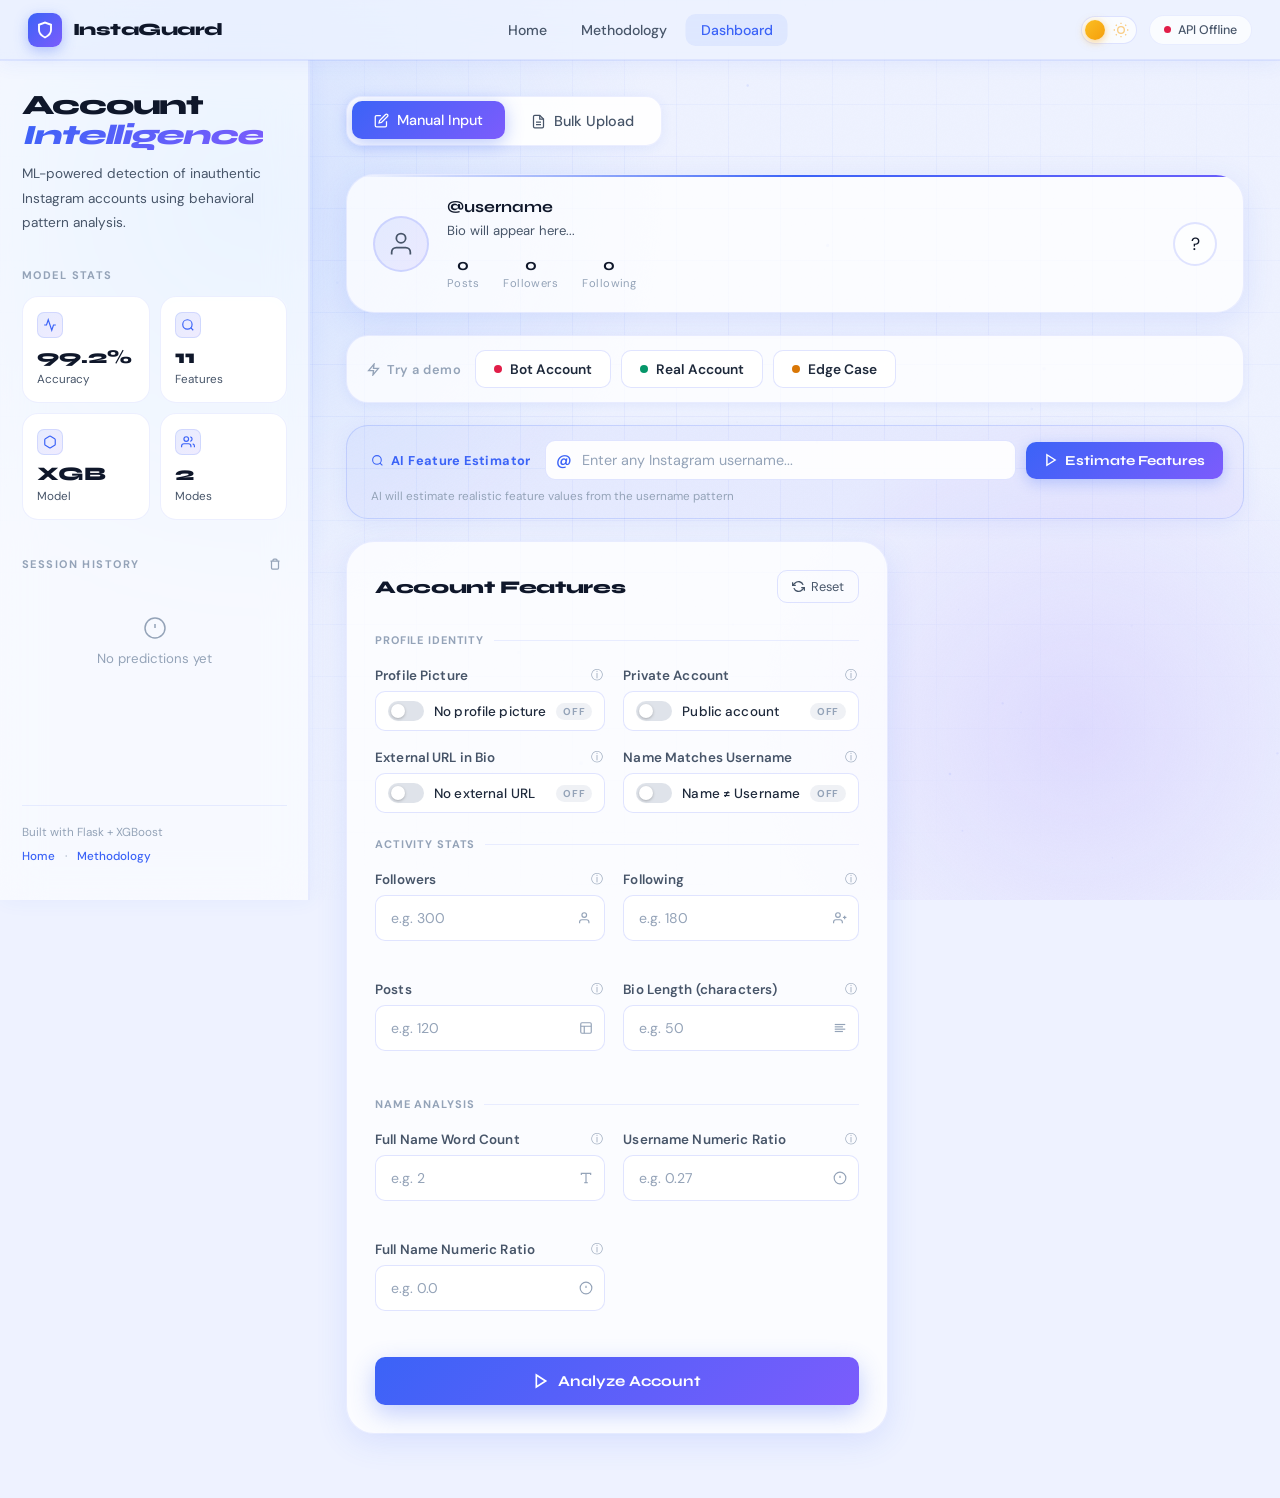
==== frontend/index.html @ cb193c02 "Updated index, landing and method page with new model's details" ====
<!-- index.html -->
<!DOCTYPE html>
<html lang="en">
<head>
  <meta charset="UTF-8" />
  <meta name="viewport" content="width=device-width, initial-scale=1.0" />
  <title>InstaGuard — Dashboard</title>
  <link rel="icon" href="favicon.png">
  <link rel="shortcut icon" href="favicon.png">
  <link rel="preconnect" href="https://fonts.googleapis.com">
  <link rel="preconnect" href="https://fonts.gstatic.com" crossorigin>
  <link href="https://fonts.googleapis.com/css2?family=Syne:wght@400;600;700;800&family=DM+Sans:ital,opsz,wght@0,9..40,300;0,9..40,400;0,9..40,500;1,9..40,300&display=swap" rel="stylesheet">
  <link rel="stylesheet" href="style.css" />
</head>
<body>

  <!-- Ambient background -->
  <div class="ambient-bg">
    <div class="grid-overlay"></div>
    <div class="noise-overlay"></div>
    <canvas id="particleCanvas"></canvas>
  </div>

  <!-- Top nav bar -->
  <nav class="topnav">
    <div class="topnav-brand">
      <a href="landing.html" style="display:flex;align-items:center;gap:11px;text-decoration:none;color:inherit">
        <div class="brand-icon">
          <svg width="18" height="18" viewBox="0 0 24 24" fill="none" stroke="currentColor" stroke-width="2.5"><path d="M12 22s8-4 8-10V5l-8-3-8 3v7c0 6 8 10 8 10z"/></svg>
        </div>
        InstaGuard
      </a>
    </div>
    <div class="topnav-center-links">
      <a href="landing.html" class="topnav-link">Home</a>
      <a href="methodology.html" class="topnav-link">Methodology</a>
      <a href="index.html" class="topnav-link active">Dashboard</a>
    </div>
    <div class="topnav-links">
      <button class="theme-toggle" id="themeToggle" title="Toggle theme">
        <svg class="icon-sun" width="16" height="16" viewBox="0 0 24 24" fill="none" stroke="currentColor" stroke-width="2"><circle cx="12" cy="12" r="5"/><path d="M12 1v2M12 21v2M4.22 4.22l1.42 1.42M18.36 18.36l1.42 1.42M1 12h2M21 12h2M4.22 19.78l1.42-1.42M18.36 5.64l1.42-1.42"/></svg>
        <svg class="icon-moon" width="16" height="16" viewBox="0 0 24 24" fill="none" stroke="currentColor" stroke-width="2"><path d="M21 12.79A9 9 0 1 1 11.21 3 7 7 0 0 0 21 12.79z"/></svg>
      </button>
      <div class="status-pill">
        <span class="status-dot"></span>
        <span id="apiStatus">Connecting...</span>
      </div>
    </div>
  </nav>

  <div class="page-wrapper">

    <!-- ===== SIDEBAR ===== -->
    <aside class="sidebar">
      <div class="sidebar-inner">
        <div class="sidebar-header">
          <h1>Account<br><em>Intelligence</em></h1>
          <p class="sidebar-desc">ML-powered detection of inauthentic Instagram accounts using behavioral pattern analysis.</p>
        </div>

        <!-- Model stats: XGBoost, 11 features, 99.2% accuracy, 2 Modes -->
        <div class="model-stats-block">
          <div class="block-label">Model Stats</div>
          <div class="model-stats-grid">
            <div class="mstat">
              <div class="mstat-icon"><svg width="14" height="14" viewBox="0 0 24 24" fill="none" stroke="currentColor" stroke-width="2"><polyline points="22 12 18 12 15 21 9 3 6 12 2 12"/></svg></div>
              <span class="mstat-val">99.2%</span>
              <span class="mstat-lbl">Accuracy</span>
            </div>
            <div class="mstat">
              <div class="mstat-icon"><svg width="14" height="14" viewBox="0 0 24 24" fill="none" stroke="currentColor" stroke-width="2"><circle cx="11" cy="11" r="8"/><path d="m21 21-4.35-4.35"/></svg></div>
              <span class="mstat-val">11</span>
              <span class="mstat-lbl">Features</span>
            </div>
            <div class="mstat">
              <div class="mstat-icon"><svg width="14" height="14" viewBox="0 0 24 24" fill="none" stroke="currentColor" stroke-width="2"><path d="M21 16V8a2 2 0 0 0-1-1.73l-7-4a2 2 0 0 0-2 0l-7 4A2 2 0 0 0 3 8v8a2 2 0 0 0 1 1.73l7 4a2 2 0 0 0 2 0l7-4A2 2 0 0 0 21 16z"/></svg></div>
              <span class="mstat-val">XGB</span>
              <span class="mstat-lbl">Model</span>
            </div>
            <div class="mstat">
              <div class="mstat-icon"><svg width="14" height="14" viewBox="0 0 24 24" fill="none" stroke="currentColor" stroke-width="2"><path d="M17 21v-2a4 4 0 0 0-4-4H5a4 4 0 0 0-4 4v2"/><circle cx="9" cy="7" r="4"/><path d="M23 21v-2a4 4 0 0 0-3-3.87"/><path d="M16 3.13a4 4 0 0 1 0 7.75"/></svg></div>
              <span class="mstat-val">2</span>
              <span class="mstat-lbl">Modes</span>
            </div>
          </div>
        </div>

        <!-- Session history -->
        <div class="history-block">
          <div class="block-label-row">
            <div class="block-label">Session History</div>
            <button class="clear-history-btn" id="clearHistory" title="Clear history">
              <svg width="12" height="12" viewBox="0 0 24 24" fill="none" stroke="currentColor" stroke-width="2.5"><path d="M3 6h18M19 6v14a2 2 0 0 1-2 2H7a2 2 0 0 1-2-2V6M8 6V4a2 2 0 0 1 2-2h4a2 2 0 0 1 2 2v2"/></svg>
            </button>
          </div>
          <div class="history-list" id="historyList">
            <div class="history-empty">
              <svg width="24" height="24" viewBox="0 0 24 24" fill="none" stroke="currentColor" stroke-width="1.5"><circle cx="12" cy="12" r="10"/><path d="M12 8v4M12 16h.01"/></svg>
              <span>No predictions yet</span>
            </div>
          </div>
        </div>

        <div class="sidebar-footer">
          <div class="sidebar-footer-text">Built with Flask + XGBoost</div>
          <div class="sidebar-footer-links">
            <a href="landing.html" class="sf-link">Home</a>
            <span>·</span>
            <a href="methodology.html" class="sf-link">Methodology</a>
          </div>
        </div>
      </div>
    </aside>

    <!-- ===== MAIN CONTENT ===== -->
    <main class="main-content">

      <!-- Mode tabs -->
      <div class="mode-tabs">
        <button class="tab-btn active" id="manualTab" data-mode="manual">
          <svg width="15" height="15" viewBox="0 0 24 24" fill="none" stroke="currentColor" stroke-width="2"><path d="M11 4H4a2 2 0 0 0-2 2v14a2 2 0 0 0 2 2h14a2 2 0 0 0 2-2v-7"/><path d="M18.5 2.5a2.121 2.121 0 0 1 3 3L12 15l-4 1 1-4 9.5-9.5z"/></svg>
          Manual Input
        </button>
        <button class="tab-btn" id="bulkTab" data-mode="bulk">
          <svg width="15" height="15" viewBox="0 0 24 24" fill="none" stroke="currentColor" stroke-width="2"><path d="M14 2H6a2 2 0 0 0-2 2v16a2 2 0 0 0 2 2h12a2 2 0 0 0 2-2V8z"/><polyline points="14 2 14 8 20 8"/><line x1="16" y1="13" x2="8" y2="13"/><line x1="16" y1="17" x2="8" y2="17"/></svg>
          Bulk Upload
        </button>
      </div>

      <!-- ===== MANUAL PANEL ===== -->
      <div class="panel-wrap" id="manualPanel">

        <!-- Profile preview card -->
        <div class="profile-preview-card" id="profilePreview">
          <div class="profile-preview-avatar" id="previewAvatar">
            <svg width="28" height="28" viewBox="0 0 24 24" fill="none" stroke="currentColor" stroke-width="1.5"><path d="M20 21v-2a4 4 0 0 0-4-4H8a4 4 0 0 0-4 4v2"/><circle cx="12" cy="7" r="4"/></svg>
          </div>
          <div class="profile-preview-info">
            <div class="profile-preview-name" id="previewName">@username</div>
            <div class="profile-preview-bio" id="previewBio">Bio will appear here...</div>
            <div class="profile-preview-stats">
              <div class="ps"><span id="previewPosts">0</span><small>Posts</small></div>
              <div class="ps"><span id="previewFollowers">0</span><small>Followers</small></div>
              <div class="ps"><span id="previewFollowing">0</span><small>Following</small></div>
            </div>
          </div>
          <div class="profile-preview-badge" id="previewBadge"><span>?</span></div>
        </div>

        <!-- Demo Presets -->
        <div class="demo-presets-bar" id="demoPresetsBar">
          <div class="demo-presets-label">
            <svg width="13" height="13" viewBox="0 0 24 24" fill="none" stroke="currentColor" stroke-width="2.5"><polygon points="13 2 3 14 12 14 11 22 21 10 12 10 13 2"/></svg>
            Try a demo
          </div>
          <div class="demo-preset-btns">
            <button class="demo-btn bot" onclick="loadPreset('bot')">
              <span class="demo-btn-dot"></span>
              Bot Account
            </button>
            <button class="demo-btn real" onclick="loadPreset('real')">
              <span class="demo-btn-dot"></span>
              Real Account
            </button>
            <button class="demo-btn edge" onclick="loadPreset('edge')">
              <span class="demo-btn-dot"></span>
              Edge Case
            </button>
          </div>
        </div>

        <!-- Username fetch bar -->
        <div class="username-fetch-bar" id="usernameFetchBar">
          <div class="ufb-label">
            <svg width="13" height="13" viewBox="0 0 24 24" fill="none" stroke="currentColor" stroke-width="2"><circle cx="11" cy="11" r="8"/><path d="m21 21-4.35-4.35"/></svg>
            AI Feature Estimator
          </div>
          <div class="ufb-input-wrap">
            <span class="ufb-at">@</span>
            <input type="text" id="usernameInput" placeholder="Enter any Instagram username..." class="ufb-input" maxlength="50" />
          </div>
          <button class="ufb-btn" id="fetchUsernameBtn" onclick="fetchUsername()">
            <svg width="14" height="14" viewBox="0 0 24 24" fill="none" stroke="currentColor" stroke-width="2.5"><path d="M5 3l14 9-14 9V3z"/></svg>
            Estimate Features
          </button>
          <div class="ufb-hint">AI will estimate realistic feature values from the username pattern</div>
        </div>

        <!-- ===== INPUT FORM ===== -->
        <div class="input-card">
          <div class="input-card-header">
            <h2>Account Features</h2>
            <button class="reset-btn" id="resetForm" title="Reset all fields">
              <svg width="13" height="13" viewBox="0 0 24 24" fill="none" stroke="currentColor" stroke-width="2.5"><path d="M1 4v6h6"/><path d="M23 20v-6h-6"/><path d="M20.49 9A9 9 0 0 0 5.64 5.64L1 10m22 4-4.64 4.36A9 9 0 0 1 3.51 15"/></svg>
              Reset
            </button>
          </div>

          <div class="form-grid">

            <!-- ── SECTION: Profile Identity ── -->
            <div class="section-divider">Profile Identity</div>

            <!-- Profile Picture (toggle) -->
            <div class="field-group">
              <div class="field-label-row">
                <label>Profile Picture</label>
                <div class="tooltip-wrap"><span class="tooltip-trigger">ⓘ</span><div class="tooltip-box">Does the account have a profile photo? Fake accounts very commonly have no profile picture — one of the strongest fake signals.</div></div>
              </div>
              <label class="toggle-field-wrap" for="profile_pic">
                <div class="toggle-switch">
                  <input type="checkbox" id="profile_pic" onchange="updateToggleBadge(this); updatePreview()" />
                  <span class="toggle-slider"></span>
                </div>
                <span class="toggle-label-text"><strong id="profile_pic_label">No profile picture</strong></span>
                <span class="toggle-state-badge" id="profile_pic_badge">OFF</span>
              </label>
            </div>

            <!-- Private Account (toggle) -->
            <div class="field-group">
              <div class="field-label-row">
                <label>Private Account</label>
                <div class="tooltip-wrap"><span class="tooltip-trigger">ⓘ</span><div class="tooltip-box">Is this account set to private? Private accounts with very few followers can be a suspicious signal.</div></div>
              </div>
              <label class="toggle-field-wrap" for="private">
                <div class="toggle-switch">
                  <input type="checkbox" id="private" onchange="updateToggleBadge(this)" />
                  <span class="toggle-slider"></span>
                </div>
                <span class="toggle-label-text"><strong id="private_label">Public account</strong></span>
                <span class="toggle-state-badge" id="private_badge">OFF</span>
              </label>
            </div>

            <!-- External URL (toggle) -->
            <div class="field-group">
              <div class="field-label-row">
                <label>External URL in Bio</label>
                <div class="tooltip-wrap"><span class="tooltip-trigger">ⓘ</span><div class="tooltip-box">Does the bio contain a website link? Real influencers and businesses usually have an external URL; bots usually don't.</div></div>
              </div>
              <label class="toggle-field-wrap" for="external_url">
                <div class="toggle-switch">
                  <input type="checkbox" id="external_url" onchange="updateToggleBadge(this)" />
                  <span class="toggle-slider"></span>
                </div>
                <span class="toggle-label-text"><strong id="external_url_label">No external URL</strong></span>
                <span class="toggle-state-badge" id="external_url_badge">OFF</span>
              </label>
            </div>

            <!-- Name == Username (toggle) -->
            <div class="field-group">
              <div class="field-label-row">
                <label>Name Matches Username</label>
                <div class="tooltip-wrap"><span class="tooltip-trigger">ⓘ</span><div class="tooltip-box">Is the display name exactly the same as the username? e.g. username "john_doe" and display name "john_doe". This is a mild fake signal.</div></div>
              </div>
              <label class="toggle-field-wrap" for="name_eq_username">
                <div class="toggle-switch">
                  <input type="checkbox" id="name_eq_username" onchange="updateToggleBadge(this)" />
                  <span class="toggle-slider"></span>
                </div>
                <span class="toggle-label-text"><strong id="name_eq_username_label">Name ≠ Username</strong></span>
                <span class="toggle-state-badge" id="name_eq_username_badge">OFF</span>
              </label>
            </div>

            <!-- ── SECTION: Activity Stats ── -->
            <div class="section-divider">Activity Stats</div>

            <!-- Followers -->
            <div class="field-group">
              <div class="field-label-row">
                <label for="followers">Followers</label>
                <div class="tooltip-wrap"><span class="tooltip-trigger">ⓘ</span><div class="tooltip-box">Number of people following this account. Fake accounts often have very few or suspiciously round numbers.</div></div>
              </div>
              <div class="field-input-wrap" id="wrap_followers">
                <input type="number" id="followers" placeholder="e.g. 300" min="0" oninput="validateField(this); updatePreview()" />
                <span class="field-icon"><svg width="14" height="14" viewBox="0 0 24 24" fill="none" stroke="currentColor" stroke-width="2"><path d="M17 21v-2a4 4 0 0 0-4-4H5a4 4 0 0 0-4 4v2"/><circle cx="9" cy="7" r="4"/></svg></span>
              </div>
              <span class="field-feedback" id="fb_followers"></span>
            </div>

            <!-- Following -->
            <div class="field-group">
              <div class="field-label-row">
                <label for="following">Following</label>
                <div class="tooltip-wrap"><span class="tooltip-trigger">ⓘ</span><div class="tooltip-box">Number of accounts this user follows. A very high following count with few followers is a red flag.</div></div>
              </div>
              <div class="field-input-wrap" id="wrap_following">
                <input type="number" id="following" placeholder="e.g. 180" min="0" oninput="validateField(this); updatePreview()" />
                <span class="field-icon"><svg width="14" height="14" viewBox="0 0 24 24" fill="none" stroke="currentColor" stroke-width="2"><path d="M16 21v-2a4 4 0 0 0-4-4H5a4 4 0 0 0-4 4v2"/><circle cx="8.5" cy="7" r="4"/><line x1="20" y1="8" x2="20" y2="14"/><line x1="23" y1="11" x2="17" y2="11"/></svg></span>
              </div>
              <span class="field-feedback" id="fb_following"></span>
            </div>

            <!-- Posts -->
            <div class="field-group">
              <div class="field-label-row">
                <label for="posts">Posts</label>
                <div class="tooltip-wrap"><span class="tooltip-trigger">ⓘ</span><div class="tooltip-box">Total number of posts. Fake accounts typically have 0 or very few posts.</div></div>
              </div>
              <div class="field-input-wrap" id="wrap_posts">
                <input type="number" id="posts" placeholder="e.g. 120" min="0" oninput="validateField(this); updatePreview()" />
                <span class="field-icon"><svg width="14" height="14" viewBox="0 0 24 24" fill="none" stroke="currentColor" stroke-width="2"><rect x="3" y="3" width="18" height="18" rx="2"/><path d="M3 9h18M9 21V9"/></svg></span>
              </div>
              <span class="field-feedback" id="fb_posts"></span>
            </div>

            <!-- Description Length -->
            <div class="field-group">
              <div class="field-label-row">
                <label for="description_length">Bio Length (characters)</label>
                <div class="tooltip-wrap"><span class="tooltip-trigger">ⓘ</span><div class="tooltip-box">Character count of the profile bio. Real accounts often have meaningful bios; fake ones usually don't. Count the characters in their bio.</div></div>
              </div>
              <div class="field-input-wrap" id="wrap_description_length">
                <input type="number" id="description_length" placeholder="e.g. 50" min="0" max="150" oninput="validateField(this); updatePreview()" />
                <span class="field-icon"><svg width="14" height="14" viewBox="0 0 24 24" fill="none" stroke="currentColor" stroke-width="2"><line x1="17" y1="10" x2="3" y2="10"/><line x1="21" y1="6" x2="3" y2="6"/><line x1="21" y1="14" x2="3" y2="14"/><line x1="17" y1="18" x2="3" y2="18"/></svg></span>
              </div>
              <span class="field-feedback" id="fb_description_length"></span>
            </div>

            <!-- ── SECTION: Name Analysis ── -->
            <div class="section-divider">Name Analysis</div>

            <!-- Full Name Words -->
            <div class="field-group">
              <div class="field-label-row">
                <label for="fullname_words">Full Name Word Count</label>
                <div class="tooltip-wrap"><span class="tooltip-trigger">ⓘ</span><div class="tooltip-box">Number of words in the display name. e.g. "John Smith" = 2, "johnsmith99" = 1. Real people usually have 2+ words.</div></div>
              </div>
              <div class="field-input-wrap" id="wrap_fullname_words">
                <input type="number" id="fullname_words" placeholder="e.g. 2" min="0" max="10" oninput="validateField(this)" />
                <span class="field-icon"><svg width="14" height="14" viewBox="0 0 24 24" fill="none" stroke="currentColor" stroke-width="2"><path d="M4 7V4h16v3"/><path d="M9 20h6"/><path d="M12 4v16"/></svg></span>
              </div>
              <span class="field-feedback" id="fb_fullname_words"></span>
            </div>

            <!-- Nums/Length Username -->
            <div class="field-group">
              <div class="field-label-row">
                <label for="nums_length_username">Username Numeric Ratio</label>
                <div class="tooltip-wrap"><span class="tooltip-trigger">ⓘ</span><div class="tooltip-box">Proportion of digits in the username (0–1). e.g. "user1234" has 4 digits out of 8 characters = 0.50. Bots often have highly numeric usernames.</div></div>
              </div>
              <div class="field-input-wrap" id="wrap_nums_length_username">
                <input type="number" id="nums_length_username" placeholder="e.g. 0.27" min="0" max="1" step="0.01" oninput="validateRatio(this)" />
                <span class="field-icon"><svg width="14" height="14" viewBox="0 0 24 24" fill="none" stroke="currentColor" stroke-width="2"><circle cx="12" cy="12" r="10"/><path d="M12 8v4M12 16h.01"/></svg></span>
              </div>
              <span class="field-feedback" id="fb_nums_length_username"></span>
            </div>

            <!-- Nums/Length Fullname -->
            <div class="field-group">
              <div class="field-label-row">
                <label for="nums_length_fullname">Full Name Numeric Ratio</label>
                <div class="tooltip-wrap"><span class="tooltip-trigger">ⓘ</span><div class="tooltip-box">Proportion of digits in the full display name (0–1). e.g. "John99" = 2 digits out of 6 chars = 0.33. Real names rarely have numbers.</div></div>
              </div>
              <div class="field-input-wrap" id="wrap_nums_length_fullname">
                <input type="number" id="nums_length_fullname" placeholder="e.g. 0.0" min="0" max="1" step="0.01" oninput="validateRatio(this)" />
                <span class="field-icon"><svg width="14" height="14" viewBox="0 0 24 24" fill="none" stroke="currentColor" stroke-width="2"><circle cx="12" cy="12" r="10"/><path d="M12 8v4M12 16h.01"/></svg></span>
              </div>
              <span class="field-feedback" id="fb_nums_length_fullname"></span>
            </div>

          </div><!-- /form-grid -->

          <button class="predict-btn" id="predictManualBtn" onclick="predictManual()">
            <span class="predict-btn-inner">
              <svg width="16" height="16" viewBox="0 0 24 24" fill="none" stroke="currentColor" stroke-width="2.5"><path d="M5 3l14 9-14 9V3z"/></svg>
              Analyze Account
            </span>
          </button>
        </div>

        <!-- Result area -->
        <div id="manualResultArea">
          <div class="skeleton-card hidden" id="manualSkeleton">
            <div class="sk-line sk-title"></div>
            <div class="sk-line sk-sub"></div>
            <div class="sk-bar"></div>
            <div class="sk-line sk-thin"></div>
          </div>

          <div class="result-card hidden" id="manualResultCard">
            <div class="result-header">
              <div class="result-icon-wrap" id="resultIconWrap">
                <svg class="result-icon" id="resultIcon" width="28" height="28" viewBox="0 0 24 24" fill="none" stroke="currentColor" stroke-width="2"></svg>
              </div>
              <div class="result-title-block">
                <p class="result-eyebrow">Prediction Result</p>
                <h3 class="result-label-text" id="resultLabelText">—</h3>
              </div>
              <div class="result-badge" id="resultBadge">—</div>
            </div>

            <div class="gauge-section">
              <div class="gauge-wrap">
                <canvas id="gaugeCanvas" width="180" height="100"></canvas>
                <div class="gauge-center-text">
                  <span class="gauge-pct" id="gaugePct">0%</span>
                  <span class="gauge-lbl" id="gaugeLevel">—</span>
                </div>
              </div>
              <div class="gauge-legend">
                <div class="gauge-legend-item"><span class="gl-dot real"></span> Real <strong id="probReal">—</strong></div>
                <div class="gauge-legend-item"><span class="gl-dot fake"></span> Fake <strong id="probFake">—</strong></div>
              </div>
            </div>

            <!-- Feature importance -->
            <div class="feature-importance-section">
              <div class="section-label">Feature Influence</div>
              <div class="feature-bars" id="featureBars"></div>
            </div>

            <!-- Plain-English Explanation -->
            <div class="explanation-card" id="explanationCard">
              <div class="explanation-header">
                <div class="explanation-icon">
                  <svg width="16" height="16" viewBox="0 0 24 24" fill="none" stroke="currentColor" stroke-width="2"><circle cx="12" cy="12" r="10"/><path d="M12 16v-4M12 8h.01"/></svg>
                </div>
                <span class="explanation-title">Why this prediction?</span>
              </div>
              <p class="explanation-text" id="explanationText"></p>
              <div class="explanation-flags" id="explanationFlags"></div>
            </div>

          </div><!-- /result-card -->

          <div class="error-card hidden" id="manualError">
            <svg width="18" height="18" viewBox="0 0 24 24" fill="none" stroke="currentColor" stroke-width="2"><circle cx="12" cy="12" r="10"/><line x1="12" y1="8" x2="12" y2="12"/><line x1="12" y1="16" x2="12.01" y2="16"/></svg>
            <span id="manualErrorText"></span>
          </div>
        </div>

      </div><!-- /manualPanel -->

      <!-- ===== BULK PANEL ===== -->
      <div class="panel-wrap hidden" id="bulkPanel">
        <div class="upload-card">
          <div class="upload-zone" id="uploadZone">
            <input type="file" id="fileInput" accept=".csv,.json" />
            <div class="upload-zone-inner" id="uploadZoneInner">
              <div class="upload-icon-wrap">
                <svg width="32" height="32" viewBox="0 0 24 24" fill="none" stroke="currentColor" stroke-width="1.5"><path d="M21 15v4a2 2 0 0 1-2 2H5a2 2 0 0 1-2-2v-4"/><polyline points="17 8 12 3 7 8"/><line x1="12" y1="3" x2="12" y2="15"/></svg>
              </div>
              <p class="upload-title">Drop your file here</p>
              <p class="upload-sub">or <span class="upload-browse">browse</span> to upload</p>
              <p class="upload-formats">CSV or JSON · Max 10MB · Use new 11-feature format</p>
            </div>
            <div class="upload-file-selected hidden" id="fileSelectedInfo">
              <svg width="18" height="18" viewBox="0 0 24 24" fill="none" stroke="currentColor" stroke-width="2"><path d="M14 2H6a2 2 0 0 0-2 2v16a2 2 0 0 0 2 2h12a2 2 0 0 0 2-2V8z"/><polyline points="14 2 14 8 20 8"/></svg>
              <span id="selectedFileName">No file</span>
              <button class="remove-file-btn" id="removeFileBtn">✕</button>
            </div>
          </div>

          <!-- CSV column reference -->
          <div style="margin: 10px 0 0; padding: 10px 14px; background: rgba(255,255,255,0.03); border: 1px solid rgba(255,255,255,0.07); border-radius: 10px; font-size: 12px; color: rgba(255,255,255,0.4); line-height: 1.6;">
            <strong style="color:rgba(255,255,255,0.6);">Expected CSV columns:</strong><br>
            profile pic, nums/length username, fullname words, nums/length fullname, name==username, description length, external URL, private, #posts, #followers, #follows
          </div>

          <button class="predict-btn" id="predictBulkBtn" onclick="predictFile()">
            <span class="predict-btn-inner">
              <svg width="16" height="16" viewBox="0 0 24 24" fill="none" stroke="currentColor" stroke-width="2.5"><path d="M21 15v4a2 2 0 0 1-2 2H5a2 2 0 0 1-2-2v-4"/><polyline points="17 8 12 3 7 8"/><line x1="12" y1="3" x2="12" y2="15"/></svg>
              Upload & Analyze
            </span>
          </button>
        </div>

        <div class="skeleton-card hidden" id="bulkSkeleton">
          <div class="sk-line sk-title"></div>
          <div class="sk-grid"><div class="sk-stat-box"></div><div class="sk-stat-box"></div><div class="sk-stat-box"></div></div>
          <div class="sk-line sk-sub"></div>
          <div class="sk-line sk-sub" style="width:70%"></div>
        </div>

        <div class="bulk-result-wrap hidden" id="bulkResults">
          <div class="bulk-summary-strip">
            <div class="bss-item total"><span class="bss-val" id="bssTotal">0</span><span class="bss-lbl">Total</span></div>
            <div class="bss-divider"></div>
            <div class="bss-item real"><span class="bss-val" id="bssReal">0</span><span class="bss-lbl">Real</span></div>
            <div class="bss-divider"></div>
            <div class="bss-item fake"><span class="bss-val" id="bssFake">0</span><span class="bss-lbl">Fake</span></div>
            <div class="bss-divider"></div>
            <div class="bss-item conf"><span class="bss-val" id="bssConf">—</span><span class="bss-lbl">Avg Confidence</span></div>
            <button class="export-btn" id="exportBtn" onclick="exportResults()">
              <svg width="14" height="14" viewBox="0 0 24 24" fill="none" stroke="currentColor" stroke-width="2.5"><path d="M21 15v4a2 2 0 0 1-2 2H5a2 2 0 0 1-2-2v-4"/><polyline points="7 10 12 15 17 10"/><line x1="12" y1="15" x2="12" y2="3"/></svg>
              Export CSV
            </button>
          </div>
          <div class="split-bar-wrap">
            <div class="split-bar"><div class="split-real" id="splitReal"></div><div class="split-fake" id="splitFake"></div></div>
            <div class="split-legend">
              <span><span class="sl-dot real"></span> Real accounts</span>
              <span><span class="sl-dot fake"></span> Fake accounts</span>
            </div>
          </div>
          <div class="table-header-row">
            <h3>Predictions Table</h3>
            <div class="table-filter">
              <button class="filter-btn active" data-filter="all">All</button>
              <button class="filter-btn" data-filter="real">Real</button>
              <button class="filter-btn" data-filter="fake">Fake</button>
            </div>
          </div>
          <div class="table-wrap">
            <table class="predictions-table" id="predictionsTable">
              <thead><tr><th>#</th><th>Verdict</th><th>Confidence</th><th>Real %</th><th>Fake %</th><th>Level</th></tr></thead>
              <tbody id="predictionsBody"></tbody>
            </table>
          </div>
          <div class="pagination" id="pagination"></div>
        </div>

        <div class="error-card hidden" id="bulkError">
          <svg width="18" height="18" viewBox="0 0 24 24" fill="none" stroke="currentColor" stroke-width="2"><circle cx="12" cy="12" r="10"/><line x1="12" y1="8" x2="12" y2="12"/><line x1="12" y1="16" x2="12.01" y2="16"/></svg>
          <span id="bulkErrorText"></span>
        </div>
      </div>

    </main>
  </div>

  <script src="script.js"></script>
</body>
</html>
---- frontend/style.css ----
/* ============================================================
   InstaGuard Dashboard — style.css
   Theme: Frosted Light Glassmorphism + Cobalt
   ============================================================ */

:root {
  --bg:         #eef2ff;
  --bg2:        #e8edfc;
  --surface:    rgba(255,255,255,0.75);
  --surface2:   rgba(255,255,255,0.55);
  --surface3:   rgba(255,255,255,0.40);
  --surfaceS:   rgba(255,255,255,0.92);
  --border:     rgba(99,121,255,0.12);
  --border2:    rgba(99,121,255,0.2);
  --border3:    rgba(99,121,255,0.32);
  --text:       #0f172a;
  --text2:      #1e293b;
  --muted:      #475569;
  --muted2:     #94a3b8;
  --cobalt:     #3b63f7;
  --cobalt2:    #7c5cfc;
  --real:       #059669;
  --fake:       #e11d48;
  --warn:       #d97706;
  --real-glow:  rgba(5,150,105,0.2);
  --fake-glow:  rgba(225,29,72,0.2);
  --blue-glow:  rgba(59,99,247,0.18);
  --grad-accent: linear-gradient(135deg, #3b63f7, #7c5cfc);
  --field-bg:   rgba(255,255,255,0.04);
  --field-border: rgba(255,255,255,0.08);
  --r-xs: 6px; --r-sm: 10px; --r: 16px; --r-lg: 22px; --r-xl: 28px;
  --shadow-sm:  0 2px 12px rgba(59,99,247,0.08);
  --shadow:     0 8px 32px rgba(59,99,247,0.12);
  --shadow-lg:  0 20px 60px rgba(59,99,247,0.18);
  --ease:       cubic-bezier(0.16,1,0.3,1);
  --ease-back:  cubic-bezier(0.34,1.56,0.64,1);
  --t: 0.28s; --t-fast: 0.16s; --t-slow: 0.5s;
  --nav-h:  60px;
  --sidebar-w: 310px;
}

[data-theme="dark"] {
  --bg:       #070b13;
  --bg2:      #0b1121;
  --surface:  rgba(15,22,36,0.85);
  --surface2: rgba(21,30,46,0.8);
  --surface3: rgba(26,36,56,0.75);
  --surfaceS: rgba(15,22,36,0.96);
  --border:   rgba(255,255,255,0.06);
  --border2:  rgba(255,255,255,0.11);
  --border3:  rgba(255,255,255,0.18);
  --text:     #dde8f8;
  --text2:    #a8bbd4;
  --muted:    rgba(168,187,212,0.65);
  --muted2:   rgba(168,187,212,0.38);
  --shadow:   0 8px 32px rgba(0,0,0,0.45);
  --shadow-lg:0 20px 60px rgba(0,0,0,0.55);
  --field-bg:   rgba(255,255,255,0.04);
  --field-border: rgba(255,255,255,0.08);
}

*, *::before, *::after { box-sizing: border-box; margin: 0; padding: 0; }
html { font-size: 16px; scroll-behavior: smooth; }
body {
  font-family: 'DM Sans', sans-serif;
  background: var(--bg);
  color: var(--text);
  min-height: 100vh;
  overflow-x: hidden;
  -webkit-font-smoothing: antialiased;
  transition: background var(--t-slow) var(--ease), color var(--t-slow) var(--ease);
}

::-webkit-scrollbar { width: 5px; height: 5px; }
::-webkit-scrollbar-track { background: transparent; }
::-webkit-scrollbar-thumb { background: var(--border3); border-radius: 99px; }

/* ============================================================
   AMBIENT BACKGROUND
   ============================================================ */
.ambient-bg {
  position: fixed; inset: 0; z-index: 0;
  pointer-events: none; overflow: hidden;
}
.ambient-bg::before {
  content: '';
  position: absolute; width: 900px; height: 900px;
  top: -250px; left: -200px; border-radius: 50%;
  background: radial-gradient(circle, rgba(186,210,255,0.5) 0%, transparent 65%);
  animation: orbDrift1 20s ease-in-out infinite alternate;
}
.ambient-bg::after {
  content: '';
  position: absolute; width: 700px; height: 700px;
  bottom: -180px; right: -150px; border-radius: 50%;
  background: radial-gradient(circle, rgba(196,181,253,0.38) 0%, transparent 65%);
  animation: orbDrift2 24s ease-in-out infinite alternate;
}
[data-theme="dark"] .ambient-bg::before { background: radial-gradient(circle, rgba(79,142,247,0.07) 0%, transparent 65%); }
[data-theme="dark"] .ambient-bg::after  { background: radial-gradient(circle, rgba(124,92,252,0.07) 0%, transparent 65%); }

@keyframes orbDrift1 { from { transform: translate(0,0) scale(1); } to { transform: translate(60px,40px) scale(1.08); } }
@keyframes orbDrift2 { from { transform: translate(0,0) scale(1); } to { transform: translate(-50px,-30px) scale(1.05); } }

.grid-overlay {
  position: absolute; inset: 0;
  background-image:
    linear-gradient(rgba(59,99,247,0.055) 1px, transparent 1px),
    linear-gradient(90deg, rgba(59,99,247,0.055) 1px, transparent 1px);
  background-size: 52px 52px;
  -webkit-mask-image: radial-gradient(ellipse 80% 60% at 50% 40%, black 30%, transparent 100%);
  mask-image: radial-gradient(ellipse 80% 60% at 50% 40%, black 30%, transparent 100%);
}
[data-theme="dark"] .grid-overlay {
  background-image:
    linear-gradient(rgba(79,142,247,0.035) 1px, transparent 1px),
    linear-gradient(90deg, rgba(79,142,247,0.035) 1px, transparent 1px);
}
.noise-overlay { position: absolute; inset: 0; opacity: 0.018; background-image: url("data:image/svg+xml,%3Csvg viewBox='0 0 256 256' xmlns='http://www.w3.org/2000/svg'%3E%3Cfilter id='n'%3E%3CfeTurbulence type='fractalNoise' baseFrequency='0.85' numOctaves='4' stitchTiles='stitch'/%3E%3C/filter%3E%3Crect width='100%25' height='100%25' filter='url(%23n)'/%3E%3C/svg%3E"); background-size: 256px; }
#particleCanvas { position: absolute; inset: 0; width: 100%; height: 100%; opacity: 0.5; }

/* ============================================================
   TOP NAV
   ============================================================ */
.topnav {
  position: fixed; top: 0; left: 0; right: 0; z-index: 200;
  height: var(--nav-h);
  display: flex; align-items: center; justify-content: space-between;
  padding: 0 28px;
  background: rgba(238,242,255,0.78);
  backdrop-filter: blur(24px) saturate(180%);
  -webkit-backdrop-filter: blur(24px) saturate(180%);
  border-bottom: 1px solid var(--border);
  box-shadow: 0 1px 0 rgba(59,99,247,0.1), 0 4px 20px rgba(59,99,247,0.07);
  animation: navSlideDown 0.7s var(--ease) both;
}
[data-theme="dark"] .topnav { background: rgba(7,11,19,0.72); box-shadow: 0 1px 0 rgba(79,142,247,0.08), 0 4px 20px rgba(0,0,0,0.25); }
@keyframes navSlideDown { from { transform: translateY(-100%); opacity: 0; } to { transform: translateY(0); opacity: 1; } }

.topnav-brand {
  font-family: 'Syne', sans-serif; font-size: 1.08rem; font-weight: 800;
  letter-spacing: -0.03em; color: var(--text);
  animation: fadeInLeft 0.8s var(--ease) 0.1s both;
}
.brand-icon {
  width: 34px; height: 34px; border-radius: 9px;
  background: var(--grad-accent);
  display: flex; align-items: center; justify-content: center;
  color: white; box-shadow: 0 4px 14px rgba(59,99,247,0.35);
  transition: transform var(--t) var(--ease-back), box-shadow var(--t); flex-shrink: 0;
}
.brand-icon:hover { transform: scale(1.1) rotate(-5deg); box-shadow: 0 6px 22px rgba(59,99,247,0.5); }

.topnav-center-links {
  display: flex; align-items: center; gap: 4px;
  position: absolute; left: 50%; transform: translateX(-50%);
}
.topnav-link {
  padding: 7px 15px; border-radius: var(--r-sm);
  font-size: 0.88rem; font-weight: 500; color: var(--muted);
  text-decoration: none;
  transition: color var(--t), background var(--t);
}
.topnav-link:hover { color: var(--text); background: rgba(59,99,247,0.07); }
.topnav-link.active { color: var(--cobalt); background: rgba(59,99,247,0.08); }

.topnav-links { display: flex; align-items: center; gap: 12px; animation: fadeInRight 0.8s var(--ease) 0.1s both; }

.theme-toggle {
  position: relative; width: 56px; height: 28px;
  background: var(--surface); border: 1px solid var(--border2);
  border-radius: 99px; cursor: pointer;
  transition: background var(--t-slow), border-color var(--t), box-shadow var(--t);
  overflow: visible;
}
.theme-toggle:hover { border-color: var(--cobalt); box-shadow: 0 0 0 3px rgba(59,99,247,0.12); }
.theme-toggle::before {
  content: ''; position: absolute; top: 3px; left: 3px;
  width: 20px; height: 20px; border-radius: 50%;
  background: linear-gradient(135deg, #fbbf24, #f59e0b);
  box-shadow: 0 2px 8px rgba(245,158,11,0.5);
  transition: transform var(--t-slow) var(--ease-back), background var(--t-slow); z-index: 2;
}
[data-theme="dark"] .theme-toggle::before { transform: translateX(28px); background: linear-gradient(135deg, #7c5cfc, #4f8ef7); box-shadow: 0 2px 8px rgba(124,92,252,0.5); }
.theme-toggle .icon-sun, .theme-toggle .icon-moon { position: absolute; top: 50%; transform: translateY(-50%); pointer-events: none; z-index: 1; transition: opacity var(--t), transform var(--t) var(--ease); }
.theme-toggle .icon-sun  { right: 7px; color: rgba(245,158,11,0.5); opacity: 1; }
.theme-toggle .icon-moon { left: 7px;  color: rgba(124,92,252,0.5); opacity: 0; }
[data-theme="dark"] .theme-toggle .icon-sun  { opacity: 0; transform: translateY(-50%) scale(0.6); }
[data-theme="dark"] .theme-toggle .icon-moon { opacity: 1; }

.status-pill { display: flex; align-items: center; gap: 7px; padding: 6px 14px; border-radius: 99px; background: var(--surface); border: 1px solid var(--border); font-size: 0.78rem; font-weight: 500; color: var(--muted); }
.status-dot { width: 7px; height: 7px; border-radius: 50%; background: var(--muted2); transition: background 0.6s, box-shadow 0.6s; }
.status-dot.online { background: var(--real); box-shadow: 0 0 0 3px var(--real-glow); animation: dotPulse 2.5s ease-in-out infinite; }
.status-dot.offline { background: var(--fake); }
@keyframes dotPulse { 0%,100% { box-shadow: 0 0 0 3px var(--real-glow); } 50% { box-shadow: 0 0 0 6px transparent; } }

/* ============================================================
   LAYOUT
   ============================================================ */
.page-wrapper { position: relative; z-index: 1; display: flex; padding-top: var(--nav-h); min-height: 100vh; }

/* ============================================================
   SIDEBAR
   ============================================================ */
.sidebar {
  width: var(--sidebar-w); flex-shrink: 0;
  position: sticky; top: var(--nav-h); height: calc(100vh - var(--nav-h));
  overflow-y: auto; border-right: 1px solid var(--border);
  background: rgba(255,255,255,0.6);
  backdrop-filter: blur(20px) saturate(160%);
  -webkit-backdrop-filter: blur(20px) saturate(160%);
  box-shadow: inset -1px 0 0 var(--border), 2px 0 20px rgba(59,99,247,0.06);
  animation: sidebarSlide 0.8s var(--ease) 0.15s both;
}
[data-theme="dark"] .sidebar { background: rgba(15,22,36,0.8); box-shadow: inset -1px 0 0 var(--border), 2px 0 24px rgba(0,0,0,0.15); }
@keyframes sidebarSlide { from { transform: translateX(-28px); opacity: 0; } to { transform: translateX(0); opacity: 1; } }
.sidebar::-webkit-scrollbar { width: 3px; }
.sidebar::-webkit-scrollbar-thumb { background: var(--border2); }

.sidebar-inner { padding: 30px 22px 36px; display: flex; flex-direction: column; gap: 32px; min-height: 100%; }

.sidebar-header { animation: fadeUp 0.7s var(--ease) 0.3s both; }
.sidebar-header h1 { font-family: 'Syne', sans-serif; font-size: 1.75rem; font-weight: 800; line-height: 1.08; letter-spacing: -0.04em; color: var(--text); }
.sidebar-header h1 em { font-style: italic; background: var(--grad-accent); -webkit-background-clip: text; -webkit-text-fill-color: transparent; background-clip: text; }
.sidebar-desc { margin-top: 12px; font-size: 0.85rem; color: var(--muted); line-height: 1.8; }

.block-label { font-size: 0.69rem; font-weight: 700; letter-spacing: 0.13em; text-transform: uppercase; color: var(--muted2); margin-bottom: 14px; }
.block-label-row { display: flex; align-items: center; justify-content: space-between; margin-bottom: 14px; }
.block-label-row .block-label { margin-bottom: 0; }

.model-stats-block { animation: fadeUp 0.7s var(--ease) 0.4s both; }
.model-stats-grid { display: grid; grid-template-columns: 1fr 1fr; gap: 10px; }
.mstat {
  padding: 15px 14px; border-radius: var(--r);
  background: var(--surfaceS); border: 1px solid var(--border);
  display: flex; flex-direction: column; gap: 5px;
  backdrop-filter: blur(10px); -webkit-backdrop-filter: blur(10px);
  transition: transform var(--t) var(--ease-back), border-color var(--t), box-shadow var(--t);
  cursor: default;
}
.mstat:hover { transform: translateY(-3px); border-color: var(--border2); box-shadow: var(--shadow); }
.mstat-icon { width: 26px; height: 26px; border-radius: 7px; background: linear-gradient(135deg, rgba(59,99,247,0.12), rgba(124,92,252,0.12)); border: 1px solid rgba(59,99,247,0.15); display: flex; align-items: center; justify-content: center; color: var(--cobalt); margin-bottom: 4px; transition: transform var(--t) var(--ease-back); }
.mstat:hover .mstat-icon { transform: scale(1.12) rotate(-5deg); }
.mstat-val { font-family: 'Syne', sans-serif; font-size: 1.2rem; font-weight: 800; color: var(--text); line-height: 1; }
.mstat-lbl { font-size: 0.73rem; color: var(--muted); }

.history-block { animation: fadeUp 0.7s var(--ease) 0.5s both; }
.history-list { display: flex; flex-direction: column; gap: 7px; max-height: 290px; overflow-y: auto; }
.history-empty { display: flex; flex-direction: column; align-items: center; gap: 10px; padding: 26px 12px; color: var(--muted2); font-size: 0.83rem; text-align: center; }
.history-item {
  display: flex; align-items: center; gap: 9px; padding: 10px 13px;
  border-radius: var(--r-sm); background: var(--surfaceS); border: 1px solid var(--border);
  backdrop-filter: blur(8px); -webkit-backdrop-filter: blur(8px);
  cursor: pointer;
  animation: historySlide 0.35s var(--ease) both;
  transition: transform var(--t) var(--ease), border-color var(--t), background var(--t), box-shadow var(--t);
}
.history-item:hover { transform: translateX(4px); border-color: var(--cobalt); background: rgba(59,99,247,0.06); box-shadow: 0 2px 12px rgba(59,99,247,0.1); }
@keyframes historySlide { from { opacity: 0; transform: translateX(-12px); } to { opacity: 1; transform: translateX(0); } }
.hi-dot { width: 8px; height: 8px; border-radius: 50%; flex-shrink: 0; transition: box-shadow var(--t); }
.hi-dot.real { background: var(--real); }
.hi-dot.fake { background: var(--fake); }
.history-item:hover .hi-dot.real { box-shadow: 0 0 8px var(--real); }
.history-item:hover .hi-dot.fake { box-shadow: 0 0 8px var(--fake); }
.hi-label { font-size: 0.84rem; font-weight: 500; flex: 1; color: var(--text2); }
.hi-conf  { font-size: 0.75rem; color: var(--muted2); }
.hi-replay {
  width: 20px; height: 20px; border-radius: 5px;
  background: transparent; border: none; color: var(--muted2);
  display: flex; align-items: center; justify-content: center;
  font-size: 0.7rem; transition: color var(--t), background var(--t);
}
.history-item:hover .hi-replay { color: var(--cobalt); background: rgba(59,99,247,0.1); }

.clear-history-btn { width: 24px; height: 24px; border: 1px solid transparent; background: transparent; color: var(--muted2); cursor: pointer; border-radius: var(--r-xs); display: flex; align-items: center; justify-content: center; transition: color var(--t), background var(--t), border-color var(--t), transform var(--t) var(--ease-back); }
.clear-history-btn:hover { color: var(--fake); background: rgba(225,29,72,0.08); border-color: rgba(225,29,72,0.18); transform: scale(1.12); }

.sidebar-footer { margin-top: auto; padding-top: 18px; border-top: 1px solid var(--border); animation: fadeUp 0.7s var(--ease) 0.6s both; }
.sidebar-footer-text { font-size: 0.73rem; color: var(--muted2); margin-bottom: 8px; }
.sidebar-footer-links { display: flex; gap: 10px; align-items: center; font-size: 0.73rem; color: var(--muted2); }
.sf-link { color: var(--cobalt); text-decoration: none; font-weight: 500; transition: opacity var(--t); }
.sf-link:hover { opacity: 0.75; }

/* ============================================================
   MAIN CONTENT
   ============================================================ */
.main-content { flex: 1; min-width: 0; padding: 36px 36px 64px; animation: fadeIn 0.6s var(--ease) 0.2s both; }

.mode-tabs { display: inline-flex; gap: 4px; padding: 5px; border-radius: var(--r); background: var(--surfaceS); backdrop-filter: blur(12px); border: 1px solid var(--border); margin-bottom: 28px; box-shadow: var(--shadow-sm); animation: fadeUp 0.6s var(--ease) 0.3s both; }
.tab-btn { display: flex; align-items: center; gap: 8px; padding: 10px 22px; border: none; background: transparent; color: var(--muted); font-family: 'DM Sans', sans-serif; font-size: 0.9rem; font-weight: 500; border-radius: var(--r-sm); cursor: pointer; transition: color var(--t), background var(--t), transform var(--t) var(--ease-back), box-shadow var(--t); }
.tab-btn:hover { color: var(--text); background: rgba(59,99,247,0.07); }
.tab-btn.active { background: var(--grad-accent); color: white; box-shadow: 0 4px 18px rgba(59,99,247,0.35); transform: translateY(-1px); }

.panel-wrap { display: grid; grid-template-columns: 1fr 1fr; gap: 22px; align-items: start; }

/* ============================================================
   GLASS CARD BASE
   ============================================================ */
.glass-card {
  background: var(--surface);
  backdrop-filter: blur(20px) saturate(160%);
  -webkit-backdrop-filter: blur(20px) saturate(160%);
  border: 1px solid var(--border);
  box-shadow: var(--shadow);
  border-radius: var(--r-xl);
}

/* ============================================================
   PROFILE PREVIEW
   ============================================================ */
.profile-preview-card {
  grid-column: span 2;
  background: var(--surface);
  backdrop-filter: blur(20px) saturate(160%);
  -webkit-backdrop-filter: blur(20px) saturate(160%);
  border: 1px solid var(--border);
  border-radius: var(--r-xl);
  padding: 22px 26px;
  display: flex; align-items: center; gap: 18px;
  position: relative; overflow: hidden;
  box-shadow: var(--shadow);
  transition: border-color var(--t), box-shadow var(--t);
  animation: fadeUp 0.6s var(--ease) 0.4s both;
}
.profile-preview-card::before { content: ''; position: absolute; top: 0; left: 0; right: 0; height: 2px; background: linear-gradient(90deg, transparent 0%, var(--cobalt) 25%, var(--cobalt2) 60%, var(--real) 85%, transparent 100%); background-size: 200% 100%; animation: shimmerBar 3.5s linear infinite; }
@keyframes shimmerBar { from { background-position: 100% 0; } to { background-position: -100% 0; } }

.profile-preview-avatar { width: 56px; height: 56px; flex-shrink: 0; border-radius: 50%; background: linear-gradient(135deg, rgba(59,99,247,0.1), rgba(124,92,252,0.1)); border: 2px solid var(--border2); display: flex; align-items: center; justify-content: center; color: var(--muted); transition: transform var(--t) var(--ease-back), box-shadow var(--t); }
.profile-preview-avatar:hover { transform: scale(1.07); box-shadow: 0 6px 20px rgba(59,99,247,0.15); }
.profile-preview-info { flex: 1; min-width: 0; }
.profile-preview-name { font-family: 'Syne', sans-serif; font-size: 1rem; font-weight: 700; color: var(--text); margin-bottom: 4px; }
.profile-preview-bio { font-size: 0.82rem; color: var(--muted); margin-bottom: 14px; line-height: 1.6; }
.profile-preview-stats { display: flex; gap: 24px; }
.ps { display: flex; flex-direction: column; align-items: center; gap: 2px; }
.ps span { font-family: 'Syne', sans-serif; font-weight: 700; font-size: 1rem; color: var(--text); transition: color var(--t), transform var(--t) var(--ease-back); }
.ps:hover span { color: var(--cobalt); transform: scale(1.05); }
.ps small { font-size: 0.7rem; color: var(--muted2); letter-spacing: 0.04em; }
.profile-preview-badge { width: 44px; height: 44px; border-radius: 50%; border: 2px solid var(--border2); background: var(--surface2); display: flex; align-items: center; justify-content: center; font-size: 1.1rem; flex-shrink: 0; transition: background var(--t-slow), border-color var(--t-slow), transform 0.6s var(--ease-back), box-shadow var(--t-slow); }
.profile-preview-badge.real-badge { background: rgba(5,150,105,0.1); border-color: rgba(5,150,105,0.35); box-shadow: 0 0 18px var(--real-glow); transform: scale(1.08); }
.profile-preview-badge.fake-badge { background: rgba(225,29,72,0.1); border-color: rgba(225,29,72,0.35); box-shadow: 0 0 18px var(--fake-glow); transform: scale(1.08); }

/* ============================================================
   DEMO PRESETS BAR
   ============================================================ */
.demo-presets-bar {
  grid-column: span 2;
  display: flex; align-items: center; gap: 14px;
  padding: 14px 20px;
  background: var(--surface);
  backdrop-filter: blur(16px); -webkit-backdrop-filter: blur(16px);
  border: 1px solid var(--border);
  border-radius: var(--r-lg);
  box-shadow: var(--shadow-sm);
  animation: fadeUp 0.6s var(--ease) 0.42s both;
  flex-wrap: wrap;
}
.demo-presets-label {
  display: flex; align-items: center; gap: 7px;
  font-size: 0.8rem; font-weight: 600; color: var(--muted2);
  letter-spacing: 0.04em; white-space: nowrap;
}
.demo-preset-btns { display: flex; gap: 10px; flex-wrap: wrap; }
.demo-btn {
  display: flex; align-items: center; gap: 8px;
  padding: 9px 18px; border-radius: var(--r-sm);
  border: 1.5px solid var(--border2); background: var(--surfaceS);
  font-family: 'DM Sans', sans-serif; font-size: 0.86rem; font-weight: 600;
  cursor: pointer; color: var(--text2);
  transition: transform var(--t) var(--ease-back), border-color var(--t), background var(--t), box-shadow var(--t), color var(--t);
  position: relative; overflow: hidden;
}
.demo-btn::before { content: ''; position: absolute; inset: 0; background: rgba(255,255,255,0.06); opacity: 0; transition: opacity var(--t-fast); }
.demo-btn:active::before { opacity: 1; }
.demo-btn:hover { transform: translateY(-2px); box-shadow: var(--shadow-sm); }
.demo-btn-dot { width: 8px; height: 8px; border-radius: 50%; flex-shrink: 0; }
.demo-btn.bot:hover  { border-color: var(--fake); color: var(--fake); background: rgba(225,29,72,0.05); }
.demo-btn.bot  .demo-btn-dot { background: var(--fake); }
.demo-btn.real:hover { border-color: var(--real); color: var(--real); background: rgba(5,150,105,0.05); }
.demo-btn.real .demo-btn-dot { background: var(--real); }
.demo-btn.edge:hover { border-color: var(--warn); color: var(--warn); background: rgba(217,119,6,0.05); }
.demo-btn.edge .demo-btn-dot { background: var(--warn); }

/* ============================================================
   USERNAME FETCH BAR
   ============================================================ */
.username-fetch-bar {
  grid-column: span 2;
  display: flex; align-items: center; gap: 12px;
  padding: 14px 20px;
  background: linear-gradient(135deg, rgba(59,99,247,0.05), rgba(124,92,252,0.05));
  backdrop-filter: blur(16px); -webkit-backdrop-filter: blur(16px);
  border: 1.5px solid rgba(59,99,247,0.18);
  border-radius: var(--r-lg);
  box-shadow: 0 4px 20px rgba(59,99,247,0.08);
  animation: fadeUp 0.6s var(--ease) 0.44s both;
  flex-wrap: wrap;
  gap: 10px;
}
.ufb-label {
  display: flex; align-items: center; gap: 7px;
  font-size: 0.8rem; font-weight: 700; color: var(--cobalt);
  letter-spacing: 0.03em; white-space: nowrap;
  padding: 0 4px;
}
.ufb-input-wrap {
  flex: 1; min-width: 180px;
  display: flex; align-items: center;
  background: var(--surfaceS); border: 1.5px solid var(--border2);
  border-radius: var(--r-sm); overflow: hidden;
  transition: border-color var(--t), box-shadow var(--t);
}
.ufb-input-wrap:focus-within { border-color: var(--cobalt); box-shadow: 0 0 0 3px rgba(59,99,247,0.12); }
.ufb-at { padding: 0 10px; font-size: 0.95rem; font-weight: 600; color: var(--cobalt); }
.ufb-input {
  flex: 1; padding: 10px 12px 10px 0; border: none; background: transparent;
  color: var(--text); font-family: 'DM Sans', sans-serif; font-size: 0.9rem;
  outline: none;
}
.ufb-input::placeholder { color: var(--muted2); }
.ufb-btn {
  display: flex; align-items: center; gap: 7px;
  padding: 10px 18px; border: none; border-radius: var(--r-sm);
  background: var(--grad-accent); color: white;
  font-family: 'Syne', sans-serif; font-size: 0.86rem; font-weight: 700;
  cursor: pointer; white-space: nowrap;
  box-shadow: 0 4px 14px rgba(59,99,247,0.28);
  transition: transform var(--t) var(--ease-back), box-shadow var(--t), opacity var(--t);
}
.ufb-btn:hover { transform: translateY(-2px); box-shadow: 0 8px 22px rgba(59,99,247,0.38); }
.ufb-btn:disabled { opacity: 0.55; cursor: not-allowed; transform: none; }
.ufb-hint { width: 100%; font-size: 0.73rem; color: var(--muted2); padding: 0 4px; margin-top: -2px; line-height: 1.4; }

/* ============================================================
   INPUT CARD
   ============================================================ */
.input-card {
  background: var(--surface); backdrop-filter: blur(20px) saturate(160%);
  -webkit-backdrop-filter: blur(20px) saturate(160%);
  border: 1px solid var(--border); border-radius: var(--r-xl); padding: 28px;
  box-shadow: var(--shadow); transition: border-color var(--t), box-shadow var(--t);
  animation: fadeUp 0.6s var(--ease) 0.45s both;
}
.input-card:hover { border-color: var(--border2); }
.input-card-header { display: flex; align-items: center; justify-content: space-between; margin-bottom: 24px; }
.input-card-header h2 { font-family: 'Syne', sans-serif; font-size: 1.12rem; font-weight: 800; letter-spacing: -0.02em; color: var(--text); }

.reset-btn { display: flex; align-items: center; gap: 6px; padding: 7px 14px; border: 1px solid var(--border2); background: transparent; color: var(--muted); font-size: 0.8rem; font-family: 'DM Sans', sans-serif; border-radius: var(--r-sm); cursor: pointer; transition: color var(--t), border-color var(--t), background var(--t), transform var(--t) var(--ease-back); }
.reset-btn:hover { color: var(--text); border-color: var(--cobalt); background: rgba(59,99,247,0.06); transform: translateY(-1px); }
.reset-btn svg { transition: transform 0.55s var(--ease); }
.reset-btn:hover svg { transform: rotate(-180deg); }

.form-grid { display: grid; grid-template-columns: 1fr 1fr; gap: 18px; }
.field-group { display: flex; flex-direction: column; gap: 7px; animation: fadeUp 0.5s var(--ease) both; }
.field-group:nth-child(1){animation-delay:0.06s} .field-group:nth-child(2){animation-delay:0.12s} .field-group:nth-child(3){animation-delay:0.18s} .field-group:nth-child(4){animation-delay:0.24s} .field-group:nth-child(5){animation-delay:0.30s} .field-group:nth-child(6){animation-delay:0.36s} .field-group:nth-child(7){animation-delay:0.42s} .field-group:nth-child(8){animation-delay:0.48s} .field-group:nth-child(9){animation-delay:0.54s} .field-group:nth-child(10){animation-delay:0.60s} .field-group:nth-child(11){animation-delay:0.66s}

.field-label-row { display: flex; align-items: center; justify-content: space-between; }
label { font-size: 0.84rem; font-weight: 600; color: var(--muted); cursor: pointer; letter-spacing: 0.01em; transition: color var(--t); }
.field-group:focus-within label { color: var(--text2); }

.field-input-wrap { position: relative; }
.field-input-wrap input { width: 100%; padding: 12px 40px 12px 15px; border: 1.5px solid var(--border2); background: var(--surfaceS); color: var(--text); border-radius: var(--r-sm); font-family: 'DM Sans', sans-serif; font-size: 0.92rem; outline: none; -moz-appearance: textfield; transition: border-color var(--t), background var(--t), box-shadow var(--t), transform var(--t) var(--ease); }
.field-input-wrap input::-webkit-outer-spin-button, .field-input-wrap input::-webkit-inner-spin-button { -webkit-appearance: none; }
.field-input-wrap input::placeholder { color: var(--muted2); font-size: 0.88rem; }
.field-input-wrap input:hover { border-color: var(--border3); }
.field-input-wrap input:focus { border-color: var(--cobalt); background: rgba(255,255,255,0.95); box-shadow: 0 0 0 3px rgba(59,99,247,0.13), var(--shadow-sm); transform: translateY(-1px); }
[data-theme="dark"] .field-input-wrap input:focus { background: rgba(26,36,56,0.9); }
.field-input-wrap.valid   input { border-color: var(--real); background: rgba(5,150,105,0.04); }
.field-input-wrap.invalid input { border-color: var(--fake); background: rgba(225,29,72,0.04); animation: inputShake 0.35s var(--ease); }
@keyframes inputShake { 0%,100%{transform:translateX(0)} 20%{transform:translateX(-4px)} 50%{transform:translateX(4px)} 75%{transform:translateX(-3px)} }
.field-icon { position: absolute; right: 12px; top: 50%; transform: translateY(-50%); color: var(--muted2); pointer-events: none; display: flex; transition: color var(--t), transform var(--t) var(--ease-back); }
.field-input-wrap input:focus ~ .field-icon { transform: translateY(-50%) scale(1.1); }
.field-input-wrap.valid   .field-icon { color: var(--real); }
.field-input-wrap.invalid .field-icon { color: var(--fake); }

.field-feedback { font-size: 0.73rem; color: var(--muted2); min-height: 15px; padding-left: 2px; line-height: 1.4; transition: color var(--t); }
.field-feedback.valid-msg   { color: var(--real); }
.field-feedback.invalid-msg { color: var(--fake); }

.tooltip-wrap { position: relative; display: inline-flex; }
.tooltip-trigger { font-size: 0.75rem; color: var(--muted2); cursor: help; user-select: none; width: 16px; height: 16px; display: flex; align-items: center; justify-content: center; border-radius: 50%; transition: color var(--t), background var(--t); }
.tooltip-wrap:hover .tooltip-trigger { color: var(--cobalt); background: rgba(59,99,247,0.1); }
.tooltip-box { position: absolute; bottom: calc(100% + 10px); right: 0; width: 224px; padding: 12px 14px; background: var(--surfaceS); backdrop-filter: blur(16px); border: 1px solid var(--border2); border-radius: var(--r-sm); font-size: 0.78rem; color: var(--text2); line-height: 1.65; z-index: 300; pointer-events: none; opacity: 0; transform: translateY(6px) scale(0.97); transform-origin: bottom right; transition: opacity 0.2s var(--ease), transform 0.2s var(--ease); box-shadow: var(--shadow); }
.tooltip-wrap:hover .tooltip-box { opacity: 1; transform: translateY(0) scale(1); }

.predict-btn { width: 100%; margin-top: 24px; border: none; cursor: pointer; border-radius: var(--r-sm); background: var(--grad-accent); padding: 15px 22px; position: relative; overflow: hidden; box-shadow: 0 8px 24px rgba(59,99,247,0.3); transition: transform var(--t) var(--ease-back), box-shadow var(--t), opacity var(--t); }
.predict-btn::before { content: ''; position: absolute; top: 0; left: -80%; width: 55%; height: 100%; background: linear-gradient(90deg, transparent, rgba(255,255,255,0.2), transparent); transform: skewX(-18deg); transition: left 0.65s var(--ease); }
.predict-btn:hover::before { left: 140%; }
.predict-btn:hover { transform: translateY(-3px); box-shadow: 0 16px 40px rgba(59,99,247,0.4); }
.predict-btn:active { transform: translateY(0) scale(0.99); }
.predict-btn:disabled { opacity: 0.5; cursor: not-allowed; transform: none; }
.predict-btn-inner { display: flex; align-items: center; justify-content: center; gap: 9px; color: white; font-family: 'Syne', sans-serif; font-size: 0.95rem; font-weight: 700; position: relative; z-index: 1; }
.predict-btn-inner svg { transition: transform var(--t) var(--ease-back); }
.predict-btn:hover .predict-btn-inner svg { transform: translateX(4px) scale(1.1); }

/* ============================================================
   TOGGLE SWITCH — compact inline row
   ============================================================ */
.toggle-field-wrap {
  display: flex;
  align-items: center;
  justify-content: space-between;
  gap: 10px;
  padding: 9px 12px;
  background: var(--surfaceS);
  border: 1.5px solid var(--border2);
  border-radius: var(--r-sm);
  cursor: pointer;
  transition: border-color var(--t), background var(--t), box-shadow var(--t);
  min-height: 40px;
}
.toggle-field-wrap:hover {
  border-color: var(--cobalt);
  box-shadow: 0 0 0 3px rgba(59,99,247,0.08);
}
.toggle-field-wrap:has(input:checked) {
  border-color: rgba(124,92,252,0.4);
  background: rgba(124,92,252,0.05);
}

/* The label text — single line, no sub-description */
.toggle-label-text {
  font-size: 0.84rem;
  font-weight: 500;
  color: var(--text2);
  line-height: 1;
  flex: 1;
  white-space: nowrap;
  overflow: hidden;
  text-overflow: ellipsis;
}
/* Hide the sub-description <span> inside toggle-label-text */
.toggle-label-text strong {
  display: inline;
  font-size: 0.84rem;
  color: var(--text2);
  font-weight: 500;
}

/* Small pill state badge sits right of the switch */
.toggle-state-badge {
  font-size: 10px;
  font-weight: 700;
  padding: 2px 7px;
  border-radius: 20px;
  background: rgba(148,163,184,0.15);
  color: var(--muted2);
  transition: all 0.2s;
  letter-spacing: 0.06em;
  flex-shrink: 0;
}
.toggle-state-badge.on {
  background: rgba(124,92,252,0.15);
  color: var(--cobalt2);
}

/* Smaller switch: 36×20 */
.toggle-switch {
  position: relative;
  width: 36px;
  height: 20px;
  flex-shrink: 0;
}
.toggle-switch input { opacity: 0; width: 0; height: 0; }

.toggle-slider {
  position: absolute;
  inset: 0;
  background: rgba(148,163,184,0.3);
  border-radius: 20px;
  transition: background 0.22s;
  cursor: pointer;
}
[data-theme="dark"] .toggle-slider { background: rgba(255,255,255,0.12); }

.toggle-slider::before {
  content: "";
  position: absolute;
  width: 14px; height: 14px;
  left: 3px; top: 3px;
  background: #fff;
  border-radius: 50%;
  transition: transform 0.22s;
  box-shadow: 0 1px 3px rgba(0,0,0,0.25);
}
.toggle-switch input:checked + .toggle-slider { background: var(--cobalt2); }
.toggle-switch input:checked + .toggle-slider::before { transform: translateX(16px); }

/* ============================================================
   SECTION DIVIDER (inside form-grid)
   ============================================================ */
.section-divider {
  grid-column: 1 / -1;
  display: flex;
  align-items: center;
  gap: 10px;
  margin: 6px 0 2px;
  font-size: 11px;
  font-weight: 700;
  letter-spacing: 0.08em;
  text-transform: uppercase;
  color: var(--muted2);
}
.section-divider::after {
  content: "";
  flex: 1;
  height: 1px;
  background: var(--border);
}

/* ============================================================
   RESULT CARD
   ============================================================ */
#manualResultArea { display: flex; flex-direction: column; }

.result-card { background: var(--surface); backdrop-filter: blur(20px); -webkit-backdrop-filter: blur(20px); border: 1px solid var(--border); border-radius: var(--r-xl); padding: 28px; animation: resultReveal 0.55s var(--ease) both; box-shadow: var(--shadow); transition: border-color var(--t), box-shadow var(--t); }
@keyframes resultReveal { from { opacity: 0; transform: translateY(20px) scale(0.97); } to { opacity: 1; transform: translateY(0) scale(1); } }
.result-card.glow-real { border-color: rgba(5,150,105,0.2); box-shadow: var(--shadow), 0 0 40px rgba(5,150,105,0.08); }
.result-card.glow-fake { border-color: rgba(225,29,72,0.2);  box-shadow: var(--shadow), 0 0 40px rgba(225,29,72,0.08); }

.result-header { display: flex; align-items: center; gap: 16px; margin-bottom: 26px; }
.result-icon-wrap { width: 52px; height: 52px; border-radius: 14px; display: flex; align-items: center; justify-content: center; flex-shrink: 0; animation: iconPop 0.5s var(--ease-back) 0.15s both; transition: transform var(--t) var(--ease-back); }
@keyframes iconPop { from { transform: scale(0.3) rotate(-15deg); opacity: 0; } to { transform: scale(1) rotate(0); opacity: 1; } }
.result-icon-wrap.real-icon { background: rgba(5,150,105,0.1); color: var(--real); border: 1px solid rgba(5,150,105,0.22); box-shadow: 0 4px 20px var(--real-glow); }
.result-icon-wrap.fake-icon { background: rgba(225,29,72,0.1);  color: var(--fake); border: 1px solid rgba(225,29,72,0.22); box-shadow: 0 4px 20px var(--fake-glow); }
.result-icon-wrap:hover { transform: scale(1.07) rotate(-4deg); }
.result-eyebrow { font-size: 0.7rem; color: var(--muted2); letter-spacing: 0.1em; text-transform: uppercase; margin-bottom: 4px; }
.result-label-text { font-family: 'Syne', sans-serif; font-size: 1.5rem; font-weight: 800; letter-spacing: -0.03em; animation: labelSlide 0.45s var(--ease) 0.2s both; color: var(--text); }
@keyframes labelSlide { from { opacity: 0; transform: translateX(-10px); } to { opacity: 1; transform: translateX(0); } }
.result-badge { margin-left: auto; padding: 7px 17px; border-radius: 99px; font-size: 0.79rem; font-weight: 700; border: 1px solid transparent; flex-shrink: 0; animation: badgePop 0.4s var(--ease-back) 0.25s both; }
@keyframes badgePop { from { opacity: 0; transform: scale(0.6); } to { opacity: 1; transform: scale(1); } }
.result-badge.real { background: rgba(5,150,105,0.1);  color: #059669; border-color: rgba(5,150,105,0.25); }
.result-badge.fake { background: rgba(225,29,72,0.1);   color: #e11d48; border-color: rgba(225,29,72,0.25); }
.result-badge.warn { background: rgba(217,119,6,0.1);   color: #d97706; border-color: rgba(217,119,6,0.25); }

.gauge-section { display: flex; align-items: center; gap: 26px; margin-bottom: 26px; padding-bottom: 26px; border-bottom: 1px solid var(--border); }
.gauge-wrap { position: relative; flex-shrink: 0; }
.gauge-center-text { position: absolute; bottom: 6px; left: 50%; transform: translateX(-50%); text-align: center; pointer-events: none; }
.gauge-pct { display: block; font-family: 'Syne', sans-serif; font-size: 1.55rem; font-weight: 800; color: var(--text); line-height: 1; letter-spacing: -0.03em; }
.gauge-lbl { display: block; font-size: 0.7rem; color: var(--muted); margin-top: 3px; letter-spacing: 0.05em; text-transform: uppercase; }
.gauge-legend { display: flex; flex-direction: column; gap: 18px; }
.gauge-legend-item { display: flex; align-items: center; gap: 10px; font-size: 0.87rem; color: var(--muted); transition: color var(--t); }
.gauge-legend-item:hover { color: var(--text2); }
.gauge-legend-item strong { color: var(--text); margin-left: auto; min-width: 54px; text-align: right; font-family: 'Syne', sans-serif; font-size: 0.92rem; }
.gl-dot { width: 10px; height: 10px; border-radius: 50%; flex-shrink: 0; transition: box-shadow var(--t), transform var(--t) var(--ease-back); }
.gauge-legend-item:hover .gl-dot { transform: scale(1.3); }
.gl-dot.real { background: var(--real); } .gl-dot.fake { background: var(--fake); }
.gauge-legend-item:hover .gl-dot.real { box-shadow: 0 0 10px var(--real); }
.gauge-legend-item:hover .gl-dot.fake { box-shadow: 0 0 10px var(--fake); }

.section-label { font-size: 0.69rem; font-weight: 700; letter-spacing: 0.13em; text-transform: uppercase; color: var(--muted2); margin-bottom: 14px; }
.feature-bars { display: flex; flex-direction: column; gap: 11px; margin-bottom: 22px; }
.feature-bar-row { display: flex; align-items: center; gap: 12px; font-size: 0.82rem; animation: fadeUp 0.4s var(--ease) both; }
.feature-bar-row:nth-child(1){animation-delay:0.05s} .feature-bar-row:nth-child(2){animation-delay:0.1s} .feature-bar-row:nth-child(3){animation-delay:0.15s} .feature-bar-row:nth-child(4){animation-delay:0.2s} .feature-bar-row:nth-child(5){animation-delay:0.25s} .feature-bar-row:nth-child(6){animation-delay:0.3s} .feature-bar-row:nth-child(7){animation-delay:0.35s} .feature-bar-row:nth-child(8){animation-delay:0.40s} .feature-bar-row:nth-child(9){animation-delay:0.45s} .feature-bar-row:nth-child(10){animation-delay:0.50s} .feature-bar-row:nth-child(11){animation-delay:0.55s}
.fb-name { width: 162px; flex-shrink: 0; color: var(--muted); white-space: nowrap; overflow: hidden; text-overflow: ellipsis; font-size: 0.81rem; transition: color var(--t); }
.feature-bar-row:hover .fb-name { color: var(--text2); }
.fb-track { flex: 1; height: 7px; border-radius: 99px; background: rgba(59,99,247,0.08); overflow: hidden; }
.fb-fill { height: 100%; border-radius: inherit; background: var(--grad-accent); width: 0%; transition: width 0.85s var(--ease); position: relative; overflow: hidden; }
.fb-fill::after { content: ''; position: absolute; top: 0; left: -50%; bottom: 0; width: 40%; background: linear-gradient(90deg, transparent, rgba(255,255,255,0.3), transparent); animation: barShine 2.8s linear infinite; }
@keyframes barShine { from { left: -50%; } to { left: 120%; } }
.fb-val { width: 36px; text-align: right; color: var(--text2); font-size: 0.76rem; font-weight: 700; font-family: 'Syne', sans-serif; }

/* ============================================================
   PLAIN-ENGLISH EXPLANATION CARD
   ============================================================ */
.explanation-card {
  margin-top: 22px;
  padding: 20px 22px;
  border-radius: var(--r-lg);
  background: linear-gradient(135deg, rgba(59,99,247,0.06), rgba(124,92,252,0.06));
  border: 1.5px solid rgba(59,99,247,0.16);
  animation: fadeUp 0.5s var(--ease) 0.3s both;
  position: relative; overflow: hidden;
}
.explanation-card::before {
  content: '';
  position: absolute; top: 0; left: 0; bottom: 0; width: 3px;
  background: var(--grad-accent); border-radius: 0 2px 2px 0;
}
.explanation-header { display: flex; align-items: center; gap: 9px; margin-bottom: 12px; }
.explanation-icon { width: 28px; height: 28px; border-radius: 8px; background: var(--grad-accent); display: flex; align-items: center; justify-content: center; color: white; flex-shrink: 0; }
.explanation-title { font-family: 'Syne', sans-serif; font-size: 0.88rem; font-weight: 700; color: var(--text); letter-spacing: -0.01em; }
.explanation-text { font-size: 0.9rem; color: var(--muted); line-height: 1.8; margin-bottom: 14px; }
.explanation-flags { display: flex; flex-wrap: wrap; gap: 8px; }
.exp-flag { display: inline-flex; align-items: center; gap: 6px; padding: 5px 12px; border-radius: 99px; font-size: 0.77rem; font-weight: 600; animation: badgePop 0.35s var(--ease-back) both; }
.exp-flag.suspicious { background: rgba(225,29,72,0.09); color: var(--fake); border: 1px solid rgba(225,29,72,0.22); }
.exp-flag.normal     { background: rgba(5,150,105,0.09); color: var(--real); border: 1px solid rgba(5,150,105,0.22); }
.exp-flag.warning    { background: rgba(217,119,6,0.09);  color: var(--warn); border: 1px solid rgba(217,119,6,0.22); }

/* ============================================================
   HYBRID ENGINE BREAKDOWN
   ============================================================ */
.hybrid-breakdown {
  margin-top: 16px;
  padding: 16px 18px;
  background: rgba(255,255,255,0.04);
  border: 1px solid var(--border);
  border-radius: var(--r-lg);
  animation: fadeUp 0.4s var(--ease) 0.35s both;
}
[data-theme="dark"] .hybrid-breakdown {
  background: rgba(255,255,255,0.03);
}

.hybrid-breakdown-title {
  font-size: 11px;
  font-weight: 700;
  letter-spacing: 0.08em;
  text-transform: uppercase;
  color: var(--muted2);
  margin-bottom: 14px;
}

.hybrid-row {
  display: flex;
  align-items: center;
  gap: 10px;
  margin-bottom: 10px;
}
.hybrid-row:last-of-type { margin-bottom: 0; }

.hybrid-row-label {
  font-size: 12px;
  color: var(--muted);
  width: 110px;
  flex-shrink: 0;
}

.hybrid-bar-track {
  flex: 1;
  height: 6px;
  background: var(--border);
  border-radius: 6px;
  overflow: hidden;
}

.hybrid-bar-fill {
  height: 100%;
  border-radius: 6px;
  transition: width 0.6s var(--ease);
  width: 0%;
}
.hybrid-bar-fill.ml    { background: linear-gradient(90deg, #6366f1, #8b5cf6); }
.hybrid-bar-fill.rules { background: linear-gradient(90deg, #f59e0b, #ef4444); }
.hybrid-bar-fill.final { background: linear-gradient(90deg, #10b981, #a855f7); }

.hybrid-row-val {
  font-size: 12px;
  font-weight: 700;
  color: var(--text2);
  width: 36px;
  text-align: right;
  font-family: 'Syne', sans-serif;
}

.rules-fired-list {
  margin-top: 12px;
  padding-top: 12px;
  border-top: 1px solid var(--border);
  display: flex;
  flex-direction: column;
  gap: 7px;
}

.rule-fired-item {
  display: flex;
  align-items: center;
  gap: 8px;
  font-size: 12px;
  color: var(--muted);
  transition: color var(--t);
}
.rule-fired-item:hover { color: var(--text2); }

.rule-dot {
  width: 7px; height: 7px;
  border-radius: 50%;
  flex-shrink: 0;
}
.rule-dot.fake { background: var(--fake); box-shadow: 0 0 6px var(--fake-glow); }
.rule-dot.real { background: var(--real); box-shadow: 0 0 6px var(--real-glow); }

/* ============================================================
   SKELETON
   ============================================================ */
.skeleton-card { background: var(--surface); backdrop-filter: blur(16px); border: 1px solid var(--border); border-radius: var(--r-xl); padding: 28px; animation: fadeIn 0.3s var(--ease); }
@keyframes shimmer { from { background-position: 200% 0; } to { background-position: -200% 0; } }
.sk-line { height: 13px; border-radius: 99px; background: linear-gradient(90deg, rgba(59,99,247,0.06) 20%, rgba(59,99,247,0.12) 40%, rgba(59,99,247,0.16) 55%, rgba(59,99,247,0.12) 70%, rgba(59,99,247,0.06) 90%); background-size: 250% 100%; animation: shimmer 1.8s ease-in-out infinite; margin-bottom: 14px; }
.sk-title{width:48%;height:20px} .sk-sub{width:78%} .sk-thin{width:32%;height:10px}
.sk-bar { height: 44px; border-radius: var(--r-sm); background: linear-gradient(90deg, rgba(59,99,247,0.06) 20%, rgba(59,99,247,0.12) 40%, rgba(59,99,247,0.16) 55%, rgba(59,99,247,0.12) 70%, rgba(59,99,247,0.06) 90%); background-size: 250% 100%; animation: shimmer 1.8s ease-in-out infinite; margin-bottom: 16px; }
.sk-grid { display: grid; grid-template-columns: 1fr 1fr 1fr; gap: 12px; margin-bottom: 16px; }
.sk-stat-box { height: 66px; border-radius: var(--r-sm); background: linear-gradient(90deg, rgba(59,99,247,0.06) 20%, rgba(59,99,247,0.12) 40%, rgba(59,99,247,0.16) 55%, rgba(59,99,247,0.12) 70%, rgba(59,99,247,0.06) 90%); background-size: 250% 100%; animation: shimmer 1.8s ease-in-out infinite; }

/* ============================================================
   ERROR
   ============================================================ */
.error-card { display: flex; align-items: flex-start; gap: 12px; padding: 16px 18px; border-radius: var(--r); background: rgba(225,29,72,0.07); border: 1px solid rgba(225,29,72,0.22); color: #be123c; font-size: 0.88rem; line-height: 1.55; margin-top: 16px; animation: errorSlide 0.35s var(--ease) both; }
@keyframes errorSlide { from { opacity: 0; transform: translateY(-8px); } to { opacity: 1; transform: translateY(0); } }
.error-card svg { flex-shrink: 0; margin-top: 1px; }

/* ============================================================
   UPLOAD CARD
   ============================================================ */
.upload-card { background: var(--surface); backdrop-filter: blur(20px); -webkit-backdrop-filter: blur(20px); border: 1px solid var(--border); border-radius: var(--r-xl); padding: 28px; animation: fadeUp 0.6s var(--ease) 0.35s both; box-shadow: var(--shadow); transition: border-color var(--t); }
.upload-card:hover { border-color: var(--border2); }
.upload-zone { border: 1.5px dashed var(--border2); border-radius: var(--r-lg); background: rgba(255,255,255,0.4); cursor: pointer; position: relative; min-height: 175px; display: flex; align-items: center; justify-content: center; overflow: hidden; transition: border-color var(--t), background var(--t), box-shadow var(--t), transform var(--t) var(--ease); }
[data-theme="dark"] .upload-zone { background: rgba(255,255,255,0.03); }
.upload-zone::before { content: ''; position: absolute; inset: 0; background: radial-gradient(circle at 50% 50%, rgba(59,99,247,0.06) 0%, transparent 70%); opacity: 0; transition: opacity 0.4s; }
.upload-zone:hover::before, .upload-zone.drag-over::before { opacity: 1; }
.upload-zone:hover, .upload-zone.drag-over { border-color: var(--cobalt); background: rgba(59,99,247,0.03); box-shadow: 0 0 0 4px rgba(59,99,247,0.08); transform: scale(1.008); }
.upload-zone input[type="file"] { position: absolute; inset: 0; opacity: 0; cursor: pointer; width: 100%; height: 100%; }
.upload-zone-inner { display: flex; flex-direction: column; align-items: center; gap: 7px; padding: 32px 22px; text-align: center; pointer-events: none; transition: transform var(--t) var(--ease); }
.upload-zone:hover .upload-zone-inner { transform: translateY(-3px); }
.upload-icon-wrap { width: 58px; height: 58px; border-radius: 16px; background: linear-gradient(135deg, rgba(59,99,247,0.1), rgba(124,92,252,0.1)); border: 1px solid rgba(59,99,247,0.16); display: flex; align-items: center; justify-content: center; color: var(--cobalt); margin-bottom: 8px; animation: uploadFloat 3s ease-in-out infinite; transition: transform var(--t) var(--ease-back), box-shadow var(--t); }
@keyframes uploadFloat { 0%,100%{transform:translateY(0)} 50%{transform:translateY(-6px)} }
.upload-zone:hover .upload-icon-wrap { animation: none; transform: translateY(-4px) scale(1.08); box-shadow: 0 10px 28px rgba(59,99,247,0.2); }
.upload-title { font-family: 'Syne', sans-serif; font-weight: 700; font-size: 1.02rem; color: var(--text); }
.upload-sub { font-size: 0.84rem; color: var(--muted); }
.upload-browse { color: var(--cobalt); text-decoration: underline; text-underline-offset: 3px; }
.upload-formats { font-size: 0.75rem; color: var(--muted2); margin-top: 5px; }
.upload-file-selected { display: flex; align-items: center; gap: 12px; padding: 15px 20px; color: var(--cobalt); font-size: 0.89rem; animation: fadeIn 0.3s var(--ease); }
.upload-file-selected svg { flex-shrink: 0; }
.upload-file-selected span { flex: 1; overflow: hidden; text-overflow: ellipsis; white-space: nowrap; }
.remove-file-btn { background: transparent; border: 1px solid transparent; color: var(--muted); cursor: pointer; font-size: 0.78rem; padding: 3px 7px; border-radius: var(--r-xs); flex-shrink: 0; transition: color var(--t), background var(--t), border-color var(--t), transform var(--t) var(--ease-back); }
.remove-file-btn:hover { color: var(--fake); background: rgba(225,29,72,0.08); border-color: rgba(225,29,72,0.18); transform: scale(1.1) rotate(10deg); }

/* ============================================================
   BULK RESULTS
   ============================================================ */
.bulk-result-wrap { grid-column: span 2; background: var(--surface); backdrop-filter: blur(20px); -webkit-backdrop-filter: blur(20px); border: 1px solid var(--border); border-radius: var(--r-xl); padding: 28px; animation: resultReveal 0.5s var(--ease) both; box-shadow: var(--shadow); }
.bulk-summary-strip { display: flex; align-items: center; background: rgba(255,255,255,0.5); backdrop-filter: blur(10px); border: 1px solid var(--border); border-radius: var(--r); overflow: hidden; margin-bottom: 22px; transition: border-color var(--t); }
[data-theme="dark"] .bulk-summary-strip { background: rgba(255,255,255,0.04); }
.bulk-summary-strip:hover { border-color: var(--border2); }
.bss-item { flex: 1; padding: 18px 20px; display: flex; flex-direction: column; align-items: center; gap: 4px; transition: background var(--t); }
.bss-item:hover { background: rgba(59,99,247,0.04); }
.bss-val { font-family: 'Syne', sans-serif; font-size: 1.5rem; font-weight: 800; color: var(--text); line-height: 1; animation: countUp 0.6s var(--ease) both; }
@keyframes countUp { from { opacity: 0; transform: translateY(10px) scale(0.9); } to { opacity: 1; transform: translateY(0) scale(1); } }
.bss-item.real .bss-val { color: var(--real); text-shadow: 0 0 20px var(--real-glow); }
.bss-item.fake .bss-val { color: var(--fake); text-shadow: 0 0 20px var(--fake-glow); }
.bss-lbl { font-size: 0.73rem; color: var(--muted2); letter-spacing: 0.05em; }
.bss-divider { width: 1px; height: 46px; background: var(--border2); flex-shrink: 0; }
.export-btn { display: flex; align-items: center; gap: 7px; margin: 0 16px; padding: 9px 16px; border-radius: var(--r-sm); border: 1px solid var(--border2); background: transparent; color: var(--muted); font-family: 'DM Sans', sans-serif; font-size: 0.81rem; cursor: pointer; white-space: nowrap; flex-shrink: 0; transition: color var(--t), border-color var(--t), background var(--t), transform var(--t) var(--ease-back); }
.export-btn:hover { color: var(--cobalt); border-color: var(--cobalt); background: rgba(59,99,247,0.06); transform: translateY(-1px); }
.export-btn svg { transition: transform var(--t) var(--ease-back); }
.export-btn:hover svg { transform: translateY(2px); }
.split-bar-wrap { margin-bottom: 22px; }
.split-bar { height: 10px; border-radius: 99px; background: rgba(59,99,247,0.08); overflow: hidden; display: flex; margin-bottom: 10px; box-shadow: inset 0 1px 4px rgba(59,99,247,0.08); }
.split-real { background: linear-gradient(90deg, #059669, #10b981); height: 100%; transition: width 0.95s var(--ease); position: relative; overflow: hidden; }
.split-real::after { content: ''; position: absolute; inset: 0; background: linear-gradient(90deg, transparent, rgba(255,255,255,0.18), transparent); animation: splitShine 2.8s linear infinite; }
@keyframes splitShine { from { transform: translateX(-100%); } to { transform: translateX(400%); } }
.split-fake { background: linear-gradient(90deg, #f59e0b, #e11d48); height: 100%; transition: width 0.95s var(--ease); }
.split-legend { display: flex; gap: 18px; font-size: 0.8rem; color: var(--muted); }
.sl-dot { display: inline-block; width: 8px; height: 8px; border-radius: 50%; margin-right: 5px; vertical-align: middle; }
.sl-dot.real { background: var(--real); } .sl-dot.fake { background: var(--fake); }
.table-header-row { display: flex; align-items: center; justify-content: space-between; margin-bottom: 16px; }
.table-header-row h3 { font-family: 'Syne', sans-serif; font-size: 1rem; font-weight: 800; letter-spacing: -0.01em; color: var(--text); }
.table-filter { display: flex; gap: 5px; }
.filter-btn { padding: 6px 14px; border-radius: var(--r-sm); border: 1px solid var(--border2); background: transparent; color: var(--muted); font-family: 'DM Sans', sans-serif; font-size: 0.8rem; cursor: pointer; transition: color var(--t), background var(--t), border-color var(--t), transform var(--t) var(--ease-back); }
.filter-btn:hover { color: var(--text); background: rgba(59,99,247,0.05); }
.filter-btn.active { background: rgba(255,255,255,0.7); color: var(--text); border-color: var(--border3); transform: translateY(-1px); box-shadow: var(--shadow-sm); }
[data-theme="dark"] .filter-btn.active { background: var(--surface2); }
.table-wrap { overflow-x: auto; border-radius: var(--r); border: 1px solid var(--border); }
.predictions-table { width: 100%; border-collapse: collapse; font-size: 0.86rem; }
.predictions-table th { text-align: left; padding: 13px 16px; font-size: 0.71rem; font-weight: 700; letter-spacing: 0.09em; text-transform: uppercase; color: var(--muted2); border-bottom: 1px solid var(--border); background: rgba(255,255,255,0.6); }
[data-theme="dark"] .predictions-table th { background: rgba(255,255,255,0.04); }
.predictions-table td { padding: 12px 16px; border-bottom: 1px solid var(--border); color: var(--muted); transition: color var(--t); }
.predictions-table tr:last-child td { border-bottom: none; }
.predictions-table tbody tr { transition: background var(--t-fast); animation: tableRowIn 0.35s var(--ease) both; }
.predictions-table tbody tr:nth-child(1){animation-delay:0.03s} .predictions-table tbody tr:nth-child(2){animation-delay:0.06s} .predictions-table tbody tr:nth-child(3){animation-delay:0.09s} .predictions-table tbody tr:nth-child(4){animation-delay:0.12s} .predictions-table tbody tr:nth-child(5){animation-delay:0.15s}
@keyframes tableRowIn { from { opacity: 0; transform: translateX(-8px); } to { opacity: 1; transform: translateX(0); } }
.predictions-table tbody tr:hover { background: rgba(59,99,247,0.04); }
.predictions-table tbody tr:hover td { color: var(--text); }
.verdict-pill { display: inline-flex; align-items: center; gap: 5px; padding: 4px 11px; border-radius: 99px; font-size: 0.78rem; font-weight: 700; transition: box-shadow var(--t); }
.verdict-pill.real { background: rgba(5,150,105,0.1); color: #059669; border: 1px solid rgba(5,150,105,0.2); }
.verdict-pill.fake { background: rgba(225,29,72,0.1);  color: #e11d48; border: 1px solid rgba(225,29,72,0.2); }
.predictions-table tbody tr:hover .verdict-pill.real { box-shadow: 0 0 12px var(--real-glow); }
.predictions-table tbody tr:hover .verdict-pill.fake { box-shadow: 0 0 12px var(--fake-glow); }
.confidence-mini-bar { width: 80px; height: 5px; border-radius: 99px; background: rgba(59,99,247,0.08); overflow: hidden; display: inline-block; vertical-align: middle; margin-right: 7px; }
.confidence-mini-fill { height: 100%; border-radius: inherit; transition: width 0.5s var(--ease); }
.confidence-mini-fill.real { background: var(--real); } .confidence-mini-fill.fake { background: var(--fake); }
.level-tag { padding: 3px 9px; border-radius: var(--r-xs); font-size: 0.74rem; font-weight: 700; }
.level-tag.high   { background: rgba(5,150,105,0.1);  color: var(--real); }
.level-tag.medium { background: rgba(217,119,6,0.1);  color: var(--warn); }
.level-tag.low    { background: rgba(148,163,184,0.1); color: var(--muted); }
.pagination { display: flex; justify-content: center; gap: 5px; margin-top: 20px; }
.page-btn { width: 32px; height: 32px; display: flex; align-items: center; justify-content: center; border-radius: var(--r-xs); border: 1px solid var(--border2); background: transparent; color: var(--muted); font-size: 0.84rem; font-family: 'DM Sans', sans-serif; cursor: pointer; transition: color var(--t), background var(--t), border-color var(--t), transform var(--t) var(--ease-back); }
.page-btn:hover { color: var(--text); border-color: var(--cobalt); transform: translateY(-1px); }
.page-btn.active { background: var(--grad-accent); color: white; border-color: transparent; box-shadow: 0 4px 14px rgba(59,99,247,0.3); transform: translateY(-1px); }

/* ============================================================
   UTILITIES
   ============================================================ */
.hidden { display: none !important; }
@keyframes fadeIn { from { opacity: 0; } to { opacity: 1; } }
@keyframes fadeUp { from { opacity: 0; transform: translateY(14px); } to { opacity: 1; transform: translateY(0); } }
@keyframes fadeInLeft { from { opacity: 0; transform: translateX(-16px); } to { opacity: 1; transform: translateX(0); } }
@keyframes fadeInRight { from { opacity: 0; transform: translateX(16px); } to { opacity: 1; transform: translateX(0); } }

/* ============================================================
   RESPONSIVE
   ============================================================ */
@media (max-width: 1100px) { :root { --sidebar-w: 272px; } .main-content { padding: 28px 22px 52px; } }
@media (max-width: 900px) { .sidebar { display: none; } .panel-wrap { grid-template-columns: 1fr; } .profile-preview-card, .bulk-result-wrap, .demo-presets-bar, .username-fetch-bar { grid-column: span 1; } .form-grid { grid-template-columns: 1fr 1fr; } .topnav-center-links { display: none; } }
@media (max-width: 640px) { .main-content { padding: 18px 14px 40px; } .form-grid { grid-template-columns: 1fr; } .bulk-summary-strip { flex-wrap: wrap; } .bss-divider { display: none; } .mode-tabs { width: 100%; } .tab-btn { flex: 1; justify-content: center; } .topnav { padding: 0 16px; } }
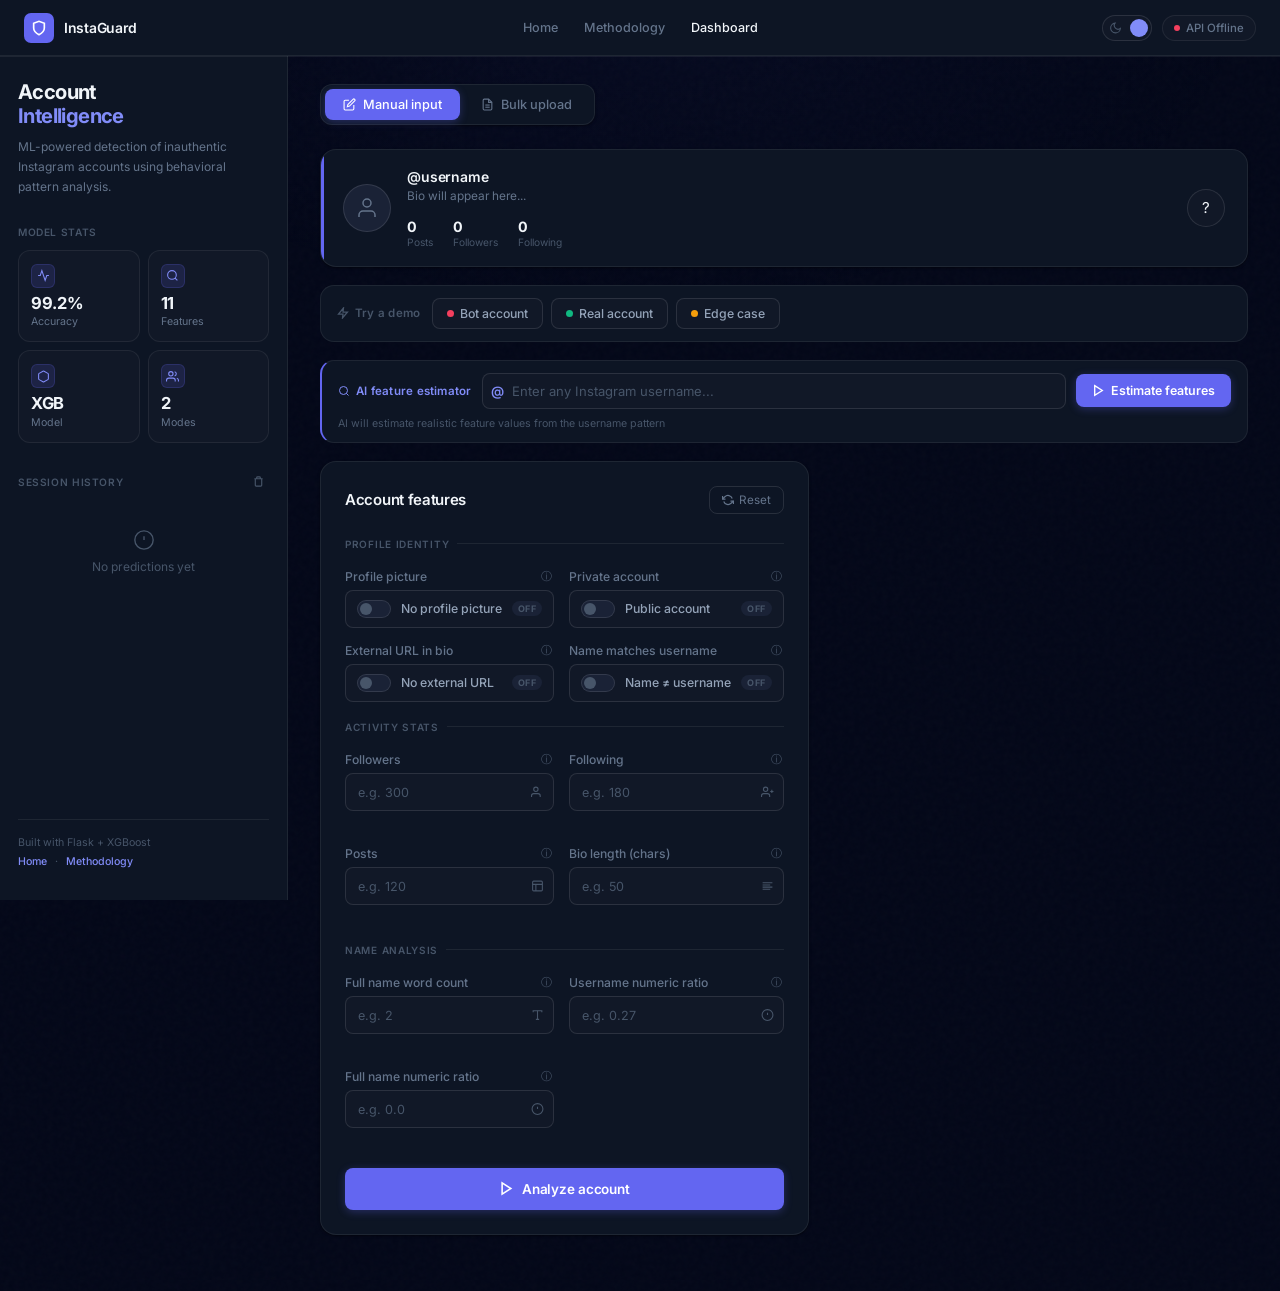
==== commit c1ffa4c3: "testing new css style" ====
--- a/frontend/index.html
+++ b/frontend/index.html
@@ -9,24 +9,26 @@
   <link rel="shortcut icon" href="favicon.png">
   <link rel="preconnect" href="https://fonts.googleapis.com">
   <link rel="preconnect" href="https://fonts.gstatic.com" crossorigin>
-  <link href="https://fonts.googleapis.com/css2?family=Syne:wght@400;600;700;800&family=DM+Sans:ital,opsz,wght@0,9..40,300;0,9..40,400;0,9..40,500;1,9..40,300&display=swap" rel="stylesheet">
+  <link href="https://fonts.googleapis.com/css2?family=Inter:wght@300;400;500;600;700&display=swap" rel="stylesheet">
   <link rel="stylesheet" href="style.css" />
 </head>
 <body>
 
-  <!-- Ambient background -->
+  <!-- Ambient background (minimal — no grid/particles) -->
   <div class="ambient-bg">
+    <!-- grid-overlay and noise-overlay hidden via CSS -->
     <div class="grid-overlay"></div>
     <div class="noise-overlay"></div>
+    <!-- canvas hidden via CSS, script.js can still reference it safely -->
     <canvas id="particleCanvas"></canvas>
   </div>
 
   <!-- Top nav bar -->
   <nav class="topnav">
     <div class="topnav-brand">
-      <a href="landing.html" style="display:flex;align-items:center;gap:11px;text-decoration:none;color:inherit">
+      <a href="landing.html" style="display:flex;align-items:center;gap:10px;text-decoration:none;color:inherit">
         <div class="brand-icon">
-          <svg width="18" height="18" viewBox="0 0 24 24" fill="none" stroke="currentColor" stroke-width="2.5"><path d="M12 22s8-4 8-10V5l-8-3-8 3v7c0 6 8 10 8 10z"/></svg>
+          <svg width="16" height="16" viewBox="0 0 24 24" fill="none" stroke="currentColor" stroke-width="2.5"><path d="M12 22s8-4 8-10V5l-8-3-8 3v7c0 6 8 10 8 10z"/></svg>
         </div>
         InstaGuard
       </a>
@@ -38,8 +40,8 @@
     </div>
     <div class="topnav-links">
       <button class="theme-toggle" id="themeToggle" title="Toggle theme">
-        <svg class="icon-sun" width="16" height="16" viewBox="0 0 24 24" fill="none" stroke="currentColor" stroke-width="2"><circle cx="12" cy="12" r="5"/><path d="M12 1v2M12 21v2M4.22 4.22l1.42 1.42M18.36 18.36l1.42 1.42M1 12h2M21 12h2M4.22 19.78l1.42-1.42M18.36 5.64l1.42-1.42"/></svg>
-        <svg class="icon-moon" width="16" height="16" viewBox="0 0 24 24" fill="none" stroke="currentColor" stroke-width="2"><path d="M21 12.79A9 9 0 1 1 11.21 3 7 7 0 0 0 21 12.79z"/></svg>
+        <svg class="icon-sun" width="13" height="13" viewBox="0 0 24 24" fill="none" stroke="currentColor" stroke-width="2"><circle cx="12" cy="12" r="5"/><path d="M12 1v2M12 21v2M4.22 4.22l1.42 1.42M18.36 18.36l1.42 1.42M1 12h2M21 12h2M4.22 19.78l1.42-1.42M18.36 5.64l1.42-1.42"/></svg>
+        <svg class="icon-moon" width="13" height="13" viewBox="0 0 24 24" fill="none" stroke="currentColor" stroke-width="2"><path d="M21 12.79A9 9 0 1 1 11.21 3 7 7 0 0 0 21 12.79z"/></svg>
       </button>
       <div class="status-pill">
         <span class="status-dot"></span>
@@ -58,27 +60,27 @@
           <p class="sidebar-desc">ML-powered detection of inauthentic Instagram accounts using behavioral pattern analysis.</p>
         </div>
 
-        <!-- Model stats: XGBoost, 11 features, 99.2% accuracy, 2 Modes -->
+        <!-- Model stats -->
         <div class="model-stats-block">
-          <div class="block-label">Model Stats</div>
+          <div class="block-label">Model stats</div>
           <div class="model-stats-grid">
             <div class="mstat">
-              <div class="mstat-icon"><svg width="14" height="14" viewBox="0 0 24 24" fill="none" stroke="currentColor" stroke-width="2"><polyline points="22 12 18 12 15 21 9 3 6 12 2 12"/></svg></div>
+              <div class="mstat-icon"><svg width="13" height="13" viewBox="0 0 24 24" fill="none" stroke="currentColor" stroke-width="2"><polyline points="22 12 18 12 15 21 9 3 6 12 2 12"/></svg></div>
               <span class="mstat-val">99.2%</span>
               <span class="mstat-lbl">Accuracy</span>
             </div>
             <div class="mstat">
-              <div class="mstat-icon"><svg width="14" height="14" viewBox="0 0 24 24" fill="none" stroke="currentColor" stroke-width="2"><circle cx="11" cy="11" r="8"/><path d="m21 21-4.35-4.35"/></svg></div>
+              <div class="mstat-icon"><svg width="13" height="13" viewBox="0 0 24 24" fill="none" stroke="currentColor" stroke-width="2"><circle cx="11" cy="11" r="8"/><path d="m21 21-4.35-4.35"/></svg></div>
               <span class="mstat-val">11</span>
               <span class="mstat-lbl">Features</span>
             </div>
             <div class="mstat">
-              <div class="mstat-icon"><svg width="14" height="14" viewBox="0 0 24 24" fill="none" stroke="currentColor" stroke-width="2"><path d="M21 16V8a2 2 0 0 0-1-1.73l-7-4a2 2 0 0 0-2 0l-7 4A2 2 0 0 0 3 8v8a2 2 0 0 0 1 1.73l7 4a2 2 0 0 0 2 0l7-4A2 2 0 0 0 21 16z"/></svg></div>
+              <div class="mstat-icon"><svg width="13" height="13" viewBox="0 0 24 24" fill="none" stroke="currentColor" stroke-width="2"><path d="M21 16V8a2 2 0 0 0-1-1.73l-7-4a2 2 0 0 0-2 0l-7 4A2 2 0 0 0 3 8v8a2 2 0 0 0 1 1.73l7 4a2 2 0 0 0 2 0l7-4A2 2 0 0 0 21 16z"/></svg></div>
               <span class="mstat-val">XGB</span>
               <span class="mstat-lbl">Model</span>
             </div>
             <div class="mstat">
-              <div class="mstat-icon"><svg width="14" height="14" viewBox="0 0 24 24" fill="none" stroke="currentColor" stroke-width="2"><path d="M17 21v-2a4 4 0 0 0-4-4H5a4 4 0 0 0-4 4v2"/><circle cx="9" cy="7" r="4"/><path d="M23 21v-2a4 4 0 0 0-3-3.87"/><path d="M16 3.13a4 4 0 0 1 0 7.75"/></svg></div>
+              <div class="mstat-icon"><svg width="13" height="13" viewBox="0 0 24 24" fill="none" stroke="currentColor" stroke-width="2"><path d="M17 21v-2a4 4 0 0 0-4-4H5a4 4 0 0 0-4 4v2"/><circle cx="9" cy="7" r="4"/><path d="M23 21v-2a4 4 0 0 0-3-3.87"/><path d="M16 3.13a4 4 0 0 1 0 7.75"/></svg></div>
               <span class="mstat-val">2</span>
               <span class="mstat-lbl">Modes</span>
             </div>
@@ -88,14 +90,14 @@
         <!-- Session history -->
         <div class="history-block">
           <div class="block-label-row">
-            <div class="block-label">Session History</div>
+            <div class="block-label">Session history</div>
             <button class="clear-history-btn" id="clearHistory" title="Clear history">
-              <svg width="12" height="12" viewBox="0 0 24 24" fill="none" stroke="currentColor" stroke-width="2.5"><path d="M3 6h18M19 6v14a2 2 0 0 1-2 2H7a2 2 0 0 1-2-2V6M8 6V4a2 2 0 0 1 2-2h4a2 2 0 0 1 2 2v2"/></svg>
+              <svg width="11" height="11" viewBox="0 0 24 24" fill="none" stroke="currentColor" stroke-width="2.5"><path d="M3 6h18M19 6v14a2 2 0 0 1-2 2H7a2 2 0 0 1-2-2V6M8 6V4a2 2 0 0 1 2-2h4a2 2 0 0 1 2 2v2"/></svg>
             </button>
           </div>
           <div class="history-list" id="historyList">
             <div class="history-empty">
-              <svg width="24" height="24" viewBox="0 0 24 24" fill="none" stroke="currentColor" stroke-width="1.5"><circle cx="12" cy="12" r="10"/><path d="M12 8v4M12 16h.01"/></svg>
+              <svg width="22" height="22" viewBox="0 0 24 24" fill="none" stroke="currentColor" stroke-width="1.5"><circle cx="12" cy="12" r="10"/><path d="M12 8v4M12 16h.01"/></svg>
               <span>No predictions yet</span>
             </div>
           </div>
@@ -118,12 +120,12 @@
       <!-- Mode tabs -->
       <div class="mode-tabs">
         <button class="tab-btn active" id="manualTab" data-mode="manual">
-          <svg width="15" height="15" viewBox="0 0 24 24" fill="none" stroke="currentColor" stroke-width="2"><path d="M11 4H4a2 2 0 0 0-2 2v14a2 2 0 0 0 2 2h14a2 2 0 0 0 2-2v-7"/><path d="M18.5 2.5a2.121 2.121 0 0 1 3 3L12 15l-4 1 1-4 9.5-9.5z"/></svg>
-          Manual Input
+          <svg width="13" height="13" viewBox="0 0 24 24" fill="none" stroke="currentColor" stroke-width="2"><path d="M11 4H4a2 2 0 0 0-2 2v14a2 2 0 0 0 2 2h14a2 2 0 0 0 2-2v-7"/><path d="M18.5 2.5a2.121 2.121 0 0 1 3 3L12 15l-4 1 1-4 9.5-9.5z"/></svg>
+          Manual input
         </button>
         <button class="tab-btn" id="bulkTab" data-mode="bulk">
-          <svg width="15" height="15" viewBox="0 0 24 24" fill="none" stroke="currentColor" stroke-width="2"><path d="M14 2H6a2 2 0 0 0-2 2v16a2 2 0 0 0 2 2h12a2 2 0 0 0 2-2V8z"/><polyline points="14 2 14 8 20 8"/><line x1="16" y1="13" x2="8" y2="13"/><line x1="16" y1="17" x2="8" y2="17"/></svg>
-          Bulk Upload
+          <svg width="13" height="13" viewBox="0 0 24 24" fill="none" stroke="currentColor" stroke-width="2"><path d="M14 2H6a2 2 0 0 0-2 2v16a2 2 0 0 0 2 2h12a2 2 0 0 0 2-2V8z"/><polyline points="14 2 14 8 20 8"/><line x1="16" y1="13" x2="8" y2="13"/><line x1="16" y1="17" x2="8" y2="17"/></svg>
+          Bulk upload
         </button>
       </div>
 
@@ -133,7 +135,7 @@
         <!-- Profile preview card -->
         <div class="profile-preview-card" id="profilePreview">
           <div class="profile-preview-avatar" id="previewAvatar">
-            <svg width="28" height="28" viewBox="0 0 24 24" fill="none" stroke="currentColor" stroke-width="1.5"><path d="M20 21v-2a4 4 0 0 0-4-4H8a4 4 0 0 0-4 4v2"/><circle cx="12" cy="7" r="4"/></svg>
+            <svg width="24" height="24" viewBox="0 0 24 24" fill="none" stroke="currentColor" stroke-width="1.5"><path d="M20 21v-2a4 4 0 0 0-4-4H8a4 4 0 0 0-4 4v2"/><circle cx="12" cy="7" r="4"/></svg>
           </div>
           <div class="profile-preview-info">
             <div class="profile-preview-name" id="previewName">@username</div>
@@ -150,21 +152,21 @@
         <!-- Demo Presets -->
         <div class="demo-presets-bar" id="demoPresetsBar">
           <div class="demo-presets-label">
-            <svg width="13" height="13" viewBox="0 0 24 24" fill="none" stroke="currentColor" stroke-width="2.5"><polygon points="13 2 3 14 12 14 11 22 21 10 12 10 13 2"/></svg>
+            <svg width="12" height="12" viewBox="0 0 24 24" fill="none" stroke="currentColor" stroke-width="2.5"><polygon points="13 2 3 14 12 14 11 22 21 10 12 10 13 2"/></svg>
             Try a demo
           </div>
           <div class="demo-preset-btns">
             <button class="demo-btn bot" onclick="loadPreset('bot')">
               <span class="demo-btn-dot"></span>
-              Bot Account
+              Bot account
             </button>
             <button class="demo-btn real" onclick="loadPreset('real')">
               <span class="demo-btn-dot"></span>
-              Real Account
+              Real account
             </button>
             <button class="demo-btn edge" onclick="loadPreset('edge')">
               <span class="demo-btn-dot"></span>
-              Edge Case
+              Edge case
             </button>
           </div>
         </div>
@@ -172,16 +174,16 @@
         <!-- Username fetch bar -->
         <div class="username-fetch-bar" id="usernameFetchBar">
           <div class="ufb-label">
-            <svg width="13" height="13" viewBox="0 0 24 24" fill="none" stroke="currentColor" stroke-width="2"><circle cx="11" cy="11" r="8"/><path d="m21 21-4.35-4.35"/></svg>
-            AI Feature Estimator
+            <svg width="12" height="12" viewBox="0 0 24 24" fill="none" stroke="currentColor" stroke-width="2"><circle cx="11" cy="11" r="8"/><path d="m21 21-4.35-4.35"/></svg>
+            AI feature estimator
           </div>
           <div class="ufb-input-wrap">
             <span class="ufb-at">@</span>
             <input type="text" id="usernameInput" placeholder="Enter any Instagram username..." class="ufb-input" maxlength="50" />
           </div>
           <button class="ufb-btn" id="fetchUsernameBtn" onclick="fetchUsername()">
-            <svg width="14" height="14" viewBox="0 0 24 24" fill="none" stroke="currentColor" stroke-width="2.5"><path d="M5 3l14 9-14 9V3z"/></svg>
-            Estimate Features
+            <svg width="13" height="13" viewBox="0 0 24 24" fill="none" stroke="currentColor" stroke-width="2.5"><path d="M5 3l14 9-14 9V3z"/></svg>
+            Estimate features
           </button>
           <div class="ufb-hint">AI will estimate realistic feature values from the username pattern</div>
         </div>
@@ -189,22 +191,22 @@
         <!-- ===== INPUT FORM ===== -->
         <div class="input-card">
           <div class="input-card-header">
-            <h2>Account Features</h2>
+            <h2>Account features</h2>
             <button class="reset-btn" id="resetForm" title="Reset all fields">
-              <svg width="13" height="13" viewBox="0 0 24 24" fill="none" stroke="currentColor" stroke-width="2.5"><path d="M1 4v6h6"/><path d="M23 20v-6h-6"/><path d="M20.49 9A9 9 0 0 0 5.64 5.64L1 10m22 4-4.64 4.36A9 9 0 0 1 3.51 15"/></svg>
+              <svg width="12" height="12" viewBox="0 0 24 24" fill="none" stroke="currentColor" stroke-width="2.5"><path d="M1 4v6h6"/><path d="M23 20v-6h-6"/><path d="M20.49 9A9 9 0 0 0 5.64 5.64L1 10m22 4-4.64 4.36A9 9 0 0 1 3.51 15"/></svg>
               Reset
             </button>
           </div>
 
           <div class="form-grid">
 
-            <!-- ── SECTION: Profile Identity ── -->
-            <div class="section-divider">Profile Identity</div>
-
-            <!-- Profile Picture (toggle) -->
-            <div class="field-group">
-              <div class="field-label-row">
-                <label>Profile Picture</label>
+            <!-- ── SECTION: Profile identity ── -->
+            <div class="section-divider">Profile identity</div>
+
+            <!-- Profile Picture -->
+            <div class="field-group">
+              <div class="field-label-row">
+                <label>Profile picture</label>
                 <div class="tooltip-wrap"><span class="tooltip-trigger">ⓘ</span><div class="tooltip-box">Does the account have a profile photo? Fake accounts very commonly have no profile picture — one of the strongest fake signals.</div></div>
               </div>
               <label class="toggle-field-wrap" for="profile_pic">
@@ -217,10 +219,10 @@
               </label>
             </div>
 
-            <!-- Private Account (toggle) -->
-            <div class="field-group">
-              <div class="field-label-row">
-                <label>Private Account</label>
+            <!-- Private Account -->
+            <div class="field-group">
+              <div class="field-label-row">
+                <label>Private account</label>
                 <div class="tooltip-wrap"><span class="tooltip-trigger">ⓘ</span><div class="tooltip-box">Is this account set to private? Private accounts with very few followers can be a suspicious signal.</div></div>
               </div>
               <label class="toggle-field-wrap" for="private">
@@ -233,10 +235,10 @@
               </label>
             </div>
 
-            <!-- External URL (toggle) -->
-            <div class="field-group">
-              <div class="field-label-row">
-                <label>External URL in Bio</label>
+            <!-- External URL -->
+            <div class="field-group">
+              <div class="field-label-row">
+                <label>External URL in bio</label>
                 <div class="tooltip-wrap"><span class="tooltip-trigger">ⓘ</span><div class="tooltip-box">Does the bio contain a website link? Real influencers and businesses usually have an external URL; bots usually don't.</div></div>
               </div>
               <label class="toggle-field-wrap" for="external_url">
@@ -249,24 +251,24 @@
               </label>
             </div>
 
-            <!-- Name == Username (toggle) -->
-            <div class="field-group">
-              <div class="field-label-row">
-                <label>Name Matches Username</label>
-                <div class="tooltip-wrap"><span class="tooltip-trigger">ⓘ</span><div class="tooltip-box">Is the display name exactly the same as the username? e.g. username "john_doe" and display name "john_doe". This is a mild fake signal.</div></div>
+            <!-- Name == Username -->
+            <div class="field-group">
+              <div class="field-label-row">
+                <label>Name matches username</label>
+                <div class="tooltip-wrap"><span class="tooltip-trigger">ⓘ</span><div class="tooltip-box">Is the display name exactly the same as the username? This is a mild fake signal.</div></div>
               </div>
               <label class="toggle-field-wrap" for="name_eq_username">
                 <div class="toggle-switch">
                   <input type="checkbox" id="name_eq_username" onchange="updateToggleBadge(this)" />
                   <span class="toggle-slider"></span>
                 </div>
-                <span class="toggle-label-text"><strong id="name_eq_username_label">Name ≠ Username</strong></span>
+                <span class="toggle-label-text"><strong id="name_eq_username_label">Name ≠ username</strong></span>
                 <span class="toggle-state-badge" id="name_eq_username_badge">OFF</span>
               </label>
             </div>
 
-            <!-- ── SECTION: Activity Stats ── -->
-            <div class="section-divider">Activity Stats</div>
+            <!-- ── SECTION: Activity stats ── -->
+            <div class="section-divider">Activity stats</div>
 
             <!-- Followers -->
             <div class="field-group">
@@ -276,7 +278,7 @@
               </div>
               <div class="field-input-wrap" id="wrap_followers">
                 <input type="number" id="followers" placeholder="e.g. 300" min="0" oninput="validateField(this); updatePreview()" />
-                <span class="field-icon"><svg width="14" height="14" viewBox="0 0 24 24" fill="none" stroke="currentColor" stroke-width="2"><path d="M17 21v-2a4 4 0 0 0-4-4H5a4 4 0 0 0-4 4v2"/><circle cx="9" cy="7" r="4"/></svg></span>
+                <span class="field-icon"><svg width="13" height="13" viewBox="0 0 24 24" fill="none" stroke="currentColor" stroke-width="2"><path d="M17 21v-2a4 4 0 0 0-4-4H5a4 4 0 0 0-4 4v2"/><circle cx="9" cy="7" r="4"/></svg></span>
               </div>
               <span class="field-feedback" id="fb_followers"></span>
             </div>
@@ -289,7 +291,7 @@
               </div>
               <div class="field-input-wrap" id="wrap_following">
                 <input type="number" id="following" placeholder="e.g. 180" min="0" oninput="validateField(this); updatePreview()" />
-                <span class="field-icon"><svg width="14" height="14" viewBox="0 0 24 24" fill="none" stroke="currentColor" stroke-width="2"><path d="M16 21v-2a4 4 0 0 0-4-4H5a4 4 0 0 0-4 4v2"/><circle cx="8.5" cy="7" r="4"/><line x1="20" y1="8" x2="20" y2="14"/><line x1="23" y1="11" x2="17" y2="11"/></svg></span>
+                <span class="field-icon"><svg width="13" height="13" viewBox="0 0 24 24" fill="none" stroke="currentColor" stroke-width="2"><path d="M16 21v-2a4 4 0 0 0-4-4H5a4 4 0 0 0-4 4v2"/><circle cx="8.5" cy="7" r="4"/><line x1="20" y1="8" x2="20" y2="14"/><line x1="23" y1="11" x2="17" y2="11"/></svg></span>
               </div>
               <span class="field-feedback" id="fb_following"></span>
             </div>
@@ -302,7 +304,7 @@
               </div>
               <div class="field-input-wrap" id="wrap_posts">
                 <input type="number" id="posts" placeholder="e.g. 120" min="0" oninput="validateField(this); updatePreview()" />
-                <span class="field-icon"><svg width="14" height="14" viewBox="0 0 24 24" fill="none" stroke="currentColor" stroke-width="2"><rect x="3" y="3" width="18" height="18" rx="2"/><path d="M3 9h18M9 21V9"/></svg></span>
+                <span class="field-icon"><svg width="13" height="13" viewBox="0 0 24 24" fill="none" stroke="currentColor" stroke-width="2"><rect x="3" y="3" width="18" height="18" rx="2"/><path d="M3 9h18M9 21V9"/></svg></span>
               </div>
               <span class="field-feedback" id="fb_posts"></span>
             </div>
@@ -310,28 +312,28 @@
             <!-- Description Length -->
             <div class="field-group">
               <div class="field-label-row">
-                <label for="description_length">Bio Length (characters)</label>
-                <div class="tooltip-wrap"><span class="tooltip-trigger">ⓘ</span><div class="tooltip-box">Character count of the profile bio. Real accounts often have meaningful bios; fake ones usually don't. Count the characters in their bio.</div></div>
+                <label for="description_length">Bio length (chars)</label>
+                <div class="tooltip-wrap"><span class="tooltip-trigger">ⓘ</span><div class="tooltip-box">Character count of the profile bio. Real accounts often have meaningful bios; fake ones usually don't.</div></div>
               </div>
               <div class="field-input-wrap" id="wrap_description_length">
                 <input type="number" id="description_length" placeholder="e.g. 50" min="0" max="150" oninput="validateField(this); updatePreview()" />
-                <span class="field-icon"><svg width="14" height="14" viewBox="0 0 24 24" fill="none" stroke="currentColor" stroke-width="2"><line x1="17" y1="10" x2="3" y2="10"/><line x1="21" y1="6" x2="3" y2="6"/><line x1="21" y1="14" x2="3" y2="14"/><line x1="17" y1="18" x2="3" y2="18"/></svg></span>
+                <span class="field-icon"><svg width="13" height="13" viewBox="0 0 24 24" fill="none" stroke="currentColor" stroke-width="2"><line x1="17" y1="10" x2="3" y2="10"/><line x1="21" y1="6" x2="3" y2="6"/><line x1="21" y1="14" x2="3" y2="14"/><line x1="17" y1="18" x2="3" y2="18"/></svg></span>
               </div>
               <span class="field-feedback" id="fb_description_length"></span>
             </div>
 
-            <!-- ── SECTION: Name Analysis ── -->
-            <div class="section-divider">Name Analysis</div>
+            <!-- ── SECTION: Name analysis ── -->
+            <div class="section-divider">Name analysis</div>
 
             <!-- Full Name Words -->
             <div class="field-group">
               <div class="field-label-row">
-                <label for="fullname_words">Full Name Word Count</label>
-                <div class="tooltip-wrap"><span class="tooltip-trigger">ⓘ</span><div class="tooltip-box">Number of words in the display name. e.g. "John Smith" = 2, "johnsmith99" = 1. Real people usually have 2+ words.</div></div>
+                <label for="fullname_words">Full name word count</label>
+                <div class="tooltip-wrap"><span class="tooltip-trigger">ⓘ</span><div class="tooltip-box">Number of words in the display name. e.g. "John Smith" = 2. Real people usually have 2+ words.</div></div>
               </div>
               <div class="field-input-wrap" id="wrap_fullname_words">
                 <input type="number" id="fullname_words" placeholder="e.g. 2" min="0" max="10" oninput="validateField(this)" />
-                <span class="field-icon"><svg width="14" height="14" viewBox="0 0 24 24" fill="none" stroke="currentColor" stroke-width="2"><path d="M4 7V4h16v3"/><path d="M9 20h6"/><path d="M12 4v16"/></svg></span>
+                <span class="field-icon"><svg width="13" height="13" viewBox="0 0 24 24" fill="none" stroke="currentColor" stroke-width="2"><path d="M4 7V4h16v3"/><path d="M9 20h6"/><path d="M12 4v16"/></svg></span>
               </div>
               <span class="field-feedback" id="fb_fullname_words"></span>
             </div>
@@ -339,12 +341,12 @@
             <!-- Nums/Length Username -->
             <div class="field-group">
               <div class="field-label-row">
-                <label for="nums_length_username">Username Numeric Ratio</label>
-                <div class="tooltip-wrap"><span class="tooltip-trigger">ⓘ</span><div class="tooltip-box">Proportion of digits in the username (0–1). e.g. "user1234" has 4 digits out of 8 characters = 0.50. Bots often have highly numeric usernames.</div></div>
+                <label for="nums_length_username">Username numeric ratio</label>
+                <div class="tooltip-wrap"><span class="tooltip-trigger">ⓘ</span><div class="tooltip-box">Proportion of digits in the username (0–1). e.g. "user1234" = 4/8 = 0.50. Bots often have highly numeric usernames.</div></div>
               </div>
               <div class="field-input-wrap" id="wrap_nums_length_username">
                 <input type="number" id="nums_length_username" placeholder="e.g. 0.27" min="0" max="1" step="0.01" oninput="validateRatio(this)" />
-                <span class="field-icon"><svg width="14" height="14" viewBox="0 0 24 24" fill="none" stroke="currentColor" stroke-width="2"><circle cx="12" cy="12" r="10"/><path d="M12 8v4M12 16h.01"/></svg></span>
+                <span class="field-icon"><svg width="13" height="13" viewBox="0 0 24 24" fill="none" stroke="currentColor" stroke-width="2"><circle cx="12" cy="12" r="10"/><path d="M12 8v4M12 16h.01"/></svg></span>
               </div>
               <span class="field-feedback" id="fb_nums_length_username"></span>
             </div>
@@ -352,12 +354,12 @@
             <!-- Nums/Length Fullname -->
             <div class="field-group">
               <div class="field-label-row">
-                <label for="nums_length_fullname">Full Name Numeric Ratio</label>
-                <div class="tooltip-wrap"><span class="tooltip-trigger">ⓘ</span><div class="tooltip-box">Proportion of digits in the full display name (0–1). e.g. "John99" = 2 digits out of 6 chars = 0.33. Real names rarely have numbers.</div></div>
+                <label for="nums_length_fullname">Full name numeric ratio</label>
+                <div class="tooltip-wrap"><span class="tooltip-trigger">ⓘ</span><div class="tooltip-box">Proportion of digits in the full display name (0–1). Real names rarely have numbers.</div></div>
               </div>
               <div class="field-input-wrap" id="wrap_nums_length_fullname">
                 <input type="number" id="nums_length_fullname" placeholder="e.g. 0.0" min="0" max="1" step="0.01" oninput="validateRatio(this)" />
-                <span class="field-icon"><svg width="14" height="14" viewBox="0 0 24 24" fill="none" stroke="currentColor" stroke-width="2"><circle cx="12" cy="12" r="10"/><path d="M12 8v4M12 16h.01"/></svg></span>
+                <span class="field-icon"><svg width="13" height="13" viewBox="0 0 24 24" fill="none" stroke="currentColor" stroke-width="2"><circle cx="12" cy="12" r="10"/><path d="M12 8v4M12 16h.01"/></svg></span>
               </div>
               <span class="field-feedback" id="fb_nums_length_fullname"></span>
             </div>
@@ -366,8 +368,8 @@
 
           <button class="predict-btn" id="predictManualBtn" onclick="predictManual()">
             <span class="predict-btn-inner">
-              <svg width="16" height="16" viewBox="0 0 24 24" fill="none" stroke="currentColor" stroke-width="2.5"><path d="M5 3l14 9-14 9V3z"/></svg>
-              Analyze Account
+              <svg width="15" height="15" viewBox="0 0 24 24" fill="none" stroke="currentColor" stroke-width="2.5"><path d="M5 3l14 9-14 9V3z"/></svg>
+              Analyze account
             </span>
           </button>
         </div>
@@ -384,10 +386,10 @@
           <div class="result-card hidden" id="manualResultCard">
             <div class="result-header">
               <div class="result-icon-wrap" id="resultIconWrap">
-                <svg class="result-icon" id="resultIcon" width="28" height="28" viewBox="0 0 24 24" fill="none" stroke="currentColor" stroke-width="2"></svg>
+                <svg class="result-icon" id="resultIcon" width="24" height="24" viewBox="0 0 24 24" fill="none" stroke="currentColor" stroke-width="2"></svg>
               </div>
               <div class="result-title-block">
-                <p class="result-eyebrow">Prediction Result</p>
+                <p class="result-eyebrow">Prediction result</p>
                 <h3 class="result-label-text" id="resultLabelText">—</h3>
               </div>
               <div class="result-badge" id="resultBadge">—</div>
@@ -409,7 +411,7 @@
 
             <!-- Feature importance -->
             <div class="feature-importance-section">
-              <div class="section-label">Feature Influence</div>
+              <div class="section-label">Feature influence</div>
               <div class="feature-bars" id="featureBars"></div>
             </div>
 
@@ -417,7 +419,7 @@
             <div class="explanation-card" id="explanationCard">
               <div class="explanation-header">
                 <div class="explanation-icon">
-                  <svg width="16" height="16" viewBox="0 0 24 24" fill="none" stroke="currentColor" stroke-width="2"><circle cx="12" cy="12" r="10"/><path d="M12 16v-4M12 8h.01"/></svg>
+                  <svg width="14" height="14" viewBox="0 0 24 24" fill="none" stroke="currentColor" stroke-width="2"><circle cx="12" cy="12" r="10"/><path d="M12 16v-4M12 8h.01"/></svg>
                 </div>
                 <span class="explanation-title">Why this prediction?</span>
               </div>
@@ -428,7 +430,7 @@
           </div><!-- /result-card -->
 
           <div class="error-card hidden" id="manualError">
-            <svg width="18" height="18" viewBox="0 0 24 24" fill="none" stroke="currentColor" stroke-width="2"><circle cx="12" cy="12" r="10"/><line x1="12" y1="8" x2="12" y2="12"/><line x1="12" y1="16" x2="12.01" y2="16"/></svg>
+            <svg width="16" height="16" viewBox="0 0 24 24" fill="none" stroke="currentColor" stroke-width="2"><circle cx="12" cy="12" r="10"/><line x1="12" y1="8" x2="12" y2="12"/><line x1="12" y1="16" x2="12.01" y2="16"/></svg>
             <span id="manualErrorText"></span>
           </div>
         </div>
@@ -442,29 +444,29 @@
             <input type="file" id="fileInput" accept=".csv,.json" />
             <div class="upload-zone-inner" id="uploadZoneInner">
               <div class="upload-icon-wrap">
-                <svg width="32" height="32" viewBox="0 0 24 24" fill="none" stroke="currentColor" stroke-width="1.5"><path d="M21 15v4a2 2 0 0 1-2 2H5a2 2 0 0 1-2-2v-4"/><polyline points="17 8 12 3 7 8"/><line x1="12" y1="3" x2="12" y2="15"/></svg>
+                <svg width="28" height="28" viewBox="0 0 24 24" fill="none" stroke="currentColor" stroke-width="1.5"><path d="M21 15v4a2 2 0 0 1-2 2H5a2 2 0 0 1-2-2v-4"/><polyline points="17 8 12 3 7 8"/><line x1="12" y1="3" x2="12" y2="15"/></svg>
               </div>
               <p class="upload-title">Drop your file here</p>
               <p class="upload-sub">or <span class="upload-browse">browse</span> to upload</p>
-              <p class="upload-formats">CSV or JSON · Max 10MB · Use new 11-feature format</p>
+              <p class="upload-formats">CSV or JSON · Max 10MB · Use 11-feature format</p>
             </div>
             <div class="upload-file-selected hidden" id="fileSelectedInfo">
-              <svg width="18" height="18" viewBox="0 0 24 24" fill="none" stroke="currentColor" stroke-width="2"><path d="M14 2H6a2 2 0 0 0-2 2v16a2 2 0 0 0 2 2h12a2 2 0 0 0 2-2V8z"/><polyline points="14 2 14 8 20 8"/></svg>
+              <svg width="16" height="16" viewBox="0 0 24 24" fill="none" stroke="currentColor" stroke-width="2"><path d="M14 2H6a2 2 0 0 0-2 2v16a2 2 0 0 0 2 2h12a2 2 0 0 0 2-2V8z"/><polyline points="14 2 14 8 20 8"/></svg>
               <span id="selectedFileName">No file</span>
               <button class="remove-file-btn" id="removeFileBtn">✕</button>
             </div>
           </div>
 
           <!-- CSV column reference -->
-          <div style="margin: 10px 0 0; padding: 10px 14px; background: rgba(255,255,255,0.03); border: 1px solid rgba(255,255,255,0.07); border-radius: 10px; font-size: 12px; color: rgba(255,255,255,0.4); line-height: 1.6;">
-            <strong style="color:rgba(255,255,255,0.6);">Expected CSV columns:</strong><br>
+          <div style="margin: 10px 0 0; padding: 10px 12px; background: var(--surface2); border: 1px solid var(--border); border-radius: 8px; font-size: 11.5px; color: var(--muted2); line-height: 1.6;">
+            <strong style="color:var(--text2);">Expected CSV columns:</strong><br>
             profile pic, nums/length username, fullname words, nums/length fullname, name==username, description length, external URL, private, #posts, #followers, #follows
           </div>
 
           <button class="predict-btn" id="predictBulkBtn" onclick="predictFile()">
             <span class="predict-btn-inner">
-              <svg width="16" height="16" viewBox="0 0 24 24" fill="none" stroke="currentColor" stroke-width="2.5"><path d="M21 15v4a2 2 0 0 1-2 2H5a2 2 0 0 1-2-2v-4"/><polyline points="17 8 12 3 7 8"/><line x1="12" y1="3" x2="12" y2="15"/></svg>
-              Upload & Analyze
+              <svg width="15" height="15" viewBox="0 0 24 24" fill="none" stroke="currentColor" stroke-width="2.5"><path d="M21 15v4a2 2 0 0 1-2 2H5a2 2 0 0 1-2-2v-4"/><polyline points="17 8 12 3 7 8"/><line x1="12" y1="3" x2="12" y2="15"/></svg>
+              Upload &amp; analyze
             </span>
           </button>
         </div>
@@ -484,9 +486,9 @@
             <div class="bss-divider"></div>
             <div class="bss-item fake"><span class="bss-val" id="bssFake">0</span><span class="bss-lbl">Fake</span></div>
             <div class="bss-divider"></div>
-            <div class="bss-item conf"><span class="bss-val" id="bssConf">—</span><span class="bss-lbl">Avg Confidence</span></div>
+            <div class="bss-item conf"><span class="bss-val" id="bssConf">—</span><span class="bss-lbl">Avg confidence</span></div>
             <button class="export-btn" id="exportBtn" onclick="exportResults()">
-              <svg width="14" height="14" viewBox="0 0 24 24" fill="none" stroke="currentColor" stroke-width="2.5"><path d="M21 15v4a2 2 0 0 1-2 2H5a2 2 0 0 1-2-2v-4"/><polyline points="7 10 12 15 17 10"/><line x1="12" y1="15" x2="12" y2="3"/></svg>
+              <svg width="13" height="13" viewBox="0 0 24 24" fill="none" stroke="currentColor" stroke-width="2.5"><path d="M21 15v4a2 2 0 0 1-2 2H5a2 2 0 0 1-2-2v-4"/><polyline points="7 10 12 15 17 10"/><line x1="12" y1="15" x2="12" y2="3"/></svg>
               Export CSV
             </button>
           </div>
@@ -498,7 +500,7 @@
             </div>
           </div>
           <div class="table-header-row">
-            <h3>Predictions Table</h3>
+            <h3>Predictions</h3>
             <div class="table-filter">
               <button class="filter-btn active" data-filter="all">All</button>
               <button class="filter-btn" data-filter="real">Real</button>
@@ -515,7 +517,7 @@
         </div>
 
         <div class="error-card hidden" id="bulkError">
-          <svg width="18" height="18" viewBox="0 0 24 24" fill="none" stroke="currentColor" stroke-width="2"><circle cx="12" cy="12" r="10"/><line x1="12" y1="8" x2="12" y2="12"/><line x1="12" y1="16" x2="12.01" y2="16"/></svg>
+          <svg width="16" height="16" viewBox="0 0 24 24" fill="none" stroke="currentColor" stroke-width="2"><circle cx="12" cy="12" r="10"/><line x1="12" y1="8" x2="12" y2="12"/><line x1="12" y1="16" x2="12.01" y2="16"/></svg>
           <span id="bulkErrorText"></span>
         </div>
       </div>
@@ -525,4 +527,4 @@
 
   <script src="script.js"></script>
 </body>
-</html>
+</html>
--- a/frontend/style.css
+++ b/frontend/style.css
@@ -1,123 +1,120 @@
 /* ============================================================
    InstaGuard Dashboard — style.css
-   Theme: Frosted Light Glassmorphism + Cobalt
-   ============================================================ */
+   Theme: Production SaaS — Dark Slate + Indigo
+   ============================================================ */
+
+@import url('https://fonts.googleapis.com/css2?family=Inter:wght@300;400;500;600;700&display=swap');
 
 :root {
-  --bg:         #eef2ff;
-  --bg2:        #e8edfc;
-  --surface:    rgba(255,255,255,0.75);
-  --surface2:   rgba(255,255,255,0.55);
-  --surface3:   rgba(255,255,255,0.40);
-  --surfaceS:   rgba(255,255,255,0.92);
-  --border:     rgba(99,121,255,0.12);
-  --border2:    rgba(99,121,255,0.2);
-  --border3:    rgba(99,121,255,0.32);
+  /* Core palette */
+  --bg:         #020617;
+  --bg2:        #0a0f1e;
+  --surface:    #0d1524;
+  --surface2:   #111827;
+  --surface3:   #1a2236;
+  --surfaceS:   #0f1929;
+  --surfaceHover: #141e30;
+
+  /* Borders */
+  --border:     rgba(255,255,255,0.07);
+  --border2:    rgba(255,255,255,0.11);
+  --border3:    rgba(255,255,255,0.18);
+
+  /* Text */
+  --text:       #f1f5f9;
+  --text2:      #94a3b8;
+  --muted:      #64748b;
+  --muted2:     #475569;
+
+  /* Brand colors */
+  --indigo:     #6366f1;
+  --indigo2:    #818cf8;
+  --indigo-dim: rgba(99,102,241,0.15);
+  --blue:       #0ea5e9;
+
+  /* Semantic */
+  --real:       #10b981;
+  --fake:       #f43f5e;
+  --warn:       #f59e0b;
+  --real-dim:   rgba(16,185,129,0.12);
+  --fake-dim:   rgba(244,63,94,0.12);
+
+  /* Radii */
+  --r-xs: 4px; --r-sm: 8px; --r: 12px; --r-lg: 14px; --r-xl: 16px;
+
+  /* Shadows — no glows, just depth */
+  --shadow-sm:  0 1px 3px rgba(0,0,0,0.3), 0 1px 2px rgba(0,0,0,0.2);
+  --shadow:     0 4px 20px rgba(0,0,0,0.3);
+  --shadow-lg:  0 8px 32px rgba(0,0,0,0.4);
+
+  /* Timing */
+  --ease:       cubic-bezier(0.16,1,0.3,1);
+  --t: 0.2s; --t-fast: 0.12s; --t-slow: 0.35s;
+
+  /* Layout */
+  --nav-h:      56px;
+  --sidebar-w:  288px;
+}
+
+/* Light theme */
+[data-theme="light"] {
+  --bg:         #f8fafc;
+  --bg2:        #f1f5f9;
+  --surface:    #ffffff;
+  --surface2:   #f8fafc;
+  --surface3:   #f1f5f9;
+  --surfaceS:   #ffffff;
+  --surfaceHover: #f8fafc;
+  --border:     rgba(0,0,0,0.06);
+  --border2:    rgba(0,0,0,0.09);
+  --border3:    rgba(0,0,0,0.15);
   --text:       #0f172a;
-  --text2:      #1e293b;
-  --muted:      #475569;
+  --text2:      #334155;
+  --muted:      #64748b;
   --muted2:     #94a3b8;
-  --cobalt:     #3b63f7;
-  --cobalt2:    #7c5cfc;
-  --real:       #059669;
-  --fake:       #e11d48;
-  --warn:       #d97706;
-  --real-glow:  rgba(5,150,105,0.2);
-  --fake-glow:  rgba(225,29,72,0.2);
-  --blue-glow:  rgba(59,99,247,0.18);
-  --grad-accent: linear-gradient(135deg, #3b63f7, #7c5cfc);
-  --field-bg:   rgba(255,255,255,0.04);
-  --field-border: rgba(255,255,255,0.08);
-  --r-xs: 6px; --r-sm: 10px; --r: 16px; --r-lg: 22px; --r-xl: 28px;
-  --shadow-sm:  0 2px 12px rgba(59,99,247,0.08);
-  --shadow:     0 8px 32px rgba(59,99,247,0.12);
-  --shadow-lg:  0 20px 60px rgba(59,99,247,0.18);
-  --ease:       cubic-bezier(0.16,1,0.3,1);
-  --ease-back:  cubic-bezier(0.34,1.56,0.64,1);
-  --t: 0.28s; --t-fast: 0.16s; --t-slow: 0.5s;
-  --nav-h:  60px;
-  --sidebar-w: 310px;
-}
-
-[data-theme="dark"] {
-  --bg:       #070b13;
-  --bg2:      #0b1121;
-  --surface:  rgba(15,22,36,0.85);
-  --surface2: rgba(21,30,46,0.8);
-  --surface3: rgba(26,36,56,0.75);
-  --surfaceS: rgba(15,22,36,0.96);
-  --border:   rgba(255,255,255,0.06);
-  --border2:  rgba(255,255,255,0.11);
-  --border3:  rgba(255,255,255,0.18);
-  --text:     #dde8f8;
-  --text2:    #a8bbd4;
-  --muted:    rgba(168,187,212,0.65);
-  --muted2:   rgba(168,187,212,0.38);
-  --shadow:   0 8px 32px rgba(0,0,0,0.45);
-  --shadow-lg:0 20px 60px rgba(0,0,0,0.55);
-  --field-bg:   rgba(255,255,255,0.04);
-  --field-border: rgba(255,255,255,0.08);
+  --shadow-sm:  0 1px 3px rgba(0,0,0,0.08), 0 1px 2px rgba(0,0,0,0.04);
+  --shadow:     0 4px 20px rgba(0,0,0,0.08);
+  --shadow-lg:  0 8px 32px rgba(0,0,0,0.1);
 }
 
 *, *::before, *::after { box-sizing: border-box; margin: 0; padding: 0; }
-html { font-size: 16px; scroll-behavior: smooth; }
+html { font-size: 15px; scroll-behavior: smooth; }
+
 body {
-  font-family: 'DM Sans', sans-serif;
+  font-family: 'Inter', -apple-system, BlinkMacSystemFont, sans-serif;
   background: var(--bg);
   color: var(--text);
   min-height: 100vh;
   overflow-x: hidden;
   -webkit-font-smoothing: antialiased;
-  transition: background var(--t-slow) var(--ease), color var(--t-slow) var(--ease);
-}
-
-::-webkit-scrollbar { width: 5px; height: 5px; }
+  -moz-osx-font-smoothing: grayscale;
+  /* Subtle noise texture for realism */
+  background-image: url("data:image/svg+xml,%3Csvg viewBox='0 0 256 256' xmlns='http://www.w3.org/2000/svg'%3E%3Cfilter id='n'%3E%3CfeTurbulence type='fractalNoise' baseFrequency='0.9' numOctaves='4' stitchTiles='stitch'/%3E%3C/filter%3E%3Crect width='100%25' height='100%25' filter='url(%23n)' opacity='0.025'/%3E%3C/svg%3E");
+}
+
+::-webkit-scrollbar { width: 4px; height: 4px; }
 ::-webkit-scrollbar-track { background: transparent; }
 ::-webkit-scrollbar-thumb { background: var(--border3); border-radius: 99px; }
 
 /* ============================================================
-   AMBIENT BACKGROUND
+   AMBIENT — stripped down, no particles/grid
    ============================================================ */
 .ambient-bg {
   position: fixed; inset: 0; z-index: 0;
   pointer-events: none; overflow: hidden;
 }
+/* Subtle radial vignette only */
 .ambient-bg::before {
   content: '';
-  position: absolute; width: 900px; height: 900px;
-  top: -250px; left: -200px; border-radius: 50%;
-  background: radial-gradient(circle, rgba(186,210,255,0.5) 0%, transparent 65%);
-  animation: orbDrift1 20s ease-in-out infinite alternate;
-}
-.ambient-bg::after {
-  content: '';
-  position: absolute; width: 700px; height: 700px;
-  bottom: -180px; right: -150px; border-radius: 50%;
-  background: radial-gradient(circle, rgba(196,181,253,0.38) 0%, transparent 65%);
-  animation: orbDrift2 24s ease-in-out infinite alternate;
-}
-[data-theme="dark"] .ambient-bg::before { background: radial-gradient(circle, rgba(79,142,247,0.07) 0%, transparent 65%); }
-[data-theme="dark"] .ambient-bg::after  { background: radial-gradient(circle, rgba(124,92,252,0.07) 0%, transparent 65%); }
-
-@keyframes orbDrift1 { from { transform: translate(0,0) scale(1); } to { transform: translate(60px,40px) scale(1.08); } }
-@keyframes orbDrift2 { from { transform: translate(0,0) scale(1); } to { transform: translate(-50px,-30px) scale(1.05); } }
-
-.grid-overlay {
   position: absolute; inset: 0;
-  background-image:
-    linear-gradient(rgba(59,99,247,0.055) 1px, transparent 1px),
-    linear-gradient(90deg, rgba(59,99,247,0.055) 1px, transparent 1px);
-  background-size: 52px 52px;
-  -webkit-mask-image: radial-gradient(ellipse 80% 60% at 50% 40%, black 30%, transparent 100%);
-  mask-image: radial-gradient(ellipse 80% 60% at 50% 40%, black 30%, transparent 100%);
-}
-[data-theme="dark"] .grid-overlay {
-  background-image:
-    linear-gradient(rgba(79,142,247,0.035) 1px, transparent 1px),
-    linear-gradient(90deg, rgba(79,142,247,0.035) 1px, transparent 1px);
-}
-.noise-overlay { position: absolute; inset: 0; opacity: 0.018; background-image: url("data:image/svg+xml,%3Csvg viewBox='0 0 256 256' xmlns='http://www.w3.org/2000/svg'%3E%3Cfilter id='n'%3E%3CfeTurbulence type='fractalNoise' baseFrequency='0.85' numOctaves='4' stitchTiles='stitch'/%3E%3C/filter%3E%3Crect width='100%25' height='100%25' filter='url(%23n)'/%3E%3C/svg%3E"); background-size: 256px; }
-#particleCanvas { position: absolute; inset: 0; width: 100%; height: 100%; opacity: 0.5; }
+  background: radial-gradient(ellipse 70% 50% at 50% 0%, rgba(99,102,241,0.04) 0%, transparent 70%);
+}
+.ambient-bg::after { display: none; }
+
+/* Hide particle canvas and grid overlay */
+#particleCanvas { display: none; }
+.grid-overlay { display: none; }
+.noise-overlay { display: none; }
 
 /* ============================================================
    TOP NAV
@@ -126,183 +123,270 @@
   position: fixed; top: 0; left: 0; right: 0; z-index: 200;
   height: var(--nav-h);
   display: flex; align-items: center; justify-content: space-between;
-  padding: 0 28px;
-  background: rgba(238,242,255,0.78);
-  backdrop-filter: blur(24px) saturate(180%);
-  -webkit-backdrop-filter: blur(24px) saturate(180%);
+  padding: 0 24px;
+  background: var(--surface);
   border-bottom: 1px solid var(--border);
-  box-shadow: 0 1px 0 rgba(59,99,247,0.1), 0 4px 20px rgba(59,99,247,0.07);
-  animation: navSlideDown 0.7s var(--ease) both;
-}
-[data-theme="dark"] .topnav { background: rgba(7,11,19,0.72); box-shadow: 0 1px 0 rgba(79,142,247,0.08), 0 4px 20px rgba(0,0,0,0.25); }
-@keyframes navSlideDown { from { transform: translateY(-100%); opacity: 0; } to { transform: translateY(0); opacity: 1; } }
+  box-shadow: 0 1px 0 var(--border);
+}
 
 .topnav-brand {
-  font-family: 'Syne', sans-serif; font-size: 1.08rem; font-weight: 800;
-  letter-spacing: -0.03em; color: var(--text);
-  animation: fadeInLeft 0.8s var(--ease) 0.1s both;
-}
+  font-family: 'Inter', sans-serif;
+  font-size: 0.93rem;
+  font-weight: 600;
+  letter-spacing: -0.02em;
+  color: var(--text);
+}
+
 .brand-icon {
-  width: 34px; height: 34px; border-radius: 9px;
-  background: var(--grad-accent);
+  width: 30px; height: 30px; border-radius: 7px;
+  background: var(--indigo);
   display: flex; align-items: center; justify-content: center;
-  color: white; box-shadow: 0 4px 14px rgba(59,99,247,0.35);
-  transition: transform var(--t) var(--ease-back), box-shadow var(--t); flex-shrink: 0;
-}
-.brand-icon:hover { transform: scale(1.1) rotate(-5deg); box-shadow: 0 6px 22px rgba(59,99,247,0.5); }
+  color: white;
+  box-shadow: none;
+  transition: opacity var(--t); flex-shrink: 0;
+}
+.brand-icon:hover { opacity: 0.85; }
 
 .topnav-center-links {
-  display: flex; align-items: center; gap: 4px;
+  display: flex; align-items: center; gap: 2px;
   position: absolute; left: 50%; transform: translateX(-50%);
 }
 .topnav-link {
-  padding: 7px 15px; border-radius: var(--r-sm);
-  font-size: 0.88rem; font-weight: 500; color: var(--muted);
+  padding: 6px 12px; border-radius: var(--r-sm);
+  font-size: 0.84rem; font-weight: 500; color: var(--muted);
   text-decoration: none;
   transition: color var(--t), background var(--t);
 }
-.topnav-link:hover { color: var(--text); background: rgba(59,99,247,0.07); }
-.topnav-link.active { color: var(--cobalt); background: rgba(59,99,247,0.08); }
-
-.topnav-links { display: flex; align-items: center; gap: 12px; animation: fadeInRight 0.8s var(--ease) 0.1s both; }
-
+.topnav-link:hover { color: var(--text); background: var(--surface3); }
+.topnav-link.active { color: var(--text); }
+
+.topnav-links { display: flex; align-items: center; gap: 10px; }
+
+/* Theme toggle */
 .theme-toggle {
-  position: relative; width: 56px; height: 28px;
-  background: var(--surface); border: 1px solid var(--border2);
+  position: relative; width: 50px; height: 26px;
+  background: var(--surface2);
+  border: 1px solid var(--border2);
   border-radius: 99px; cursor: pointer;
-  transition: background var(--t-slow), border-color var(--t), box-shadow var(--t);
-  overflow: visible;
-}
-.theme-toggle:hover { border-color: var(--cobalt); box-shadow: 0 0 0 3px rgba(59,99,247,0.12); }
+  transition: border-color var(--t);
+}
+.theme-toggle:hover { border-color: var(--border3); }
 .theme-toggle::before {
   content: ''; position: absolute; top: 3px; left: 3px;
-  width: 20px; height: 20px; border-radius: 50%;
-  background: linear-gradient(135deg, #fbbf24, #f59e0b);
-  box-shadow: 0 2px 8px rgba(245,158,11,0.5);
-  transition: transform var(--t-slow) var(--ease-back), background var(--t-slow); z-index: 2;
-}
-[data-theme="dark"] .theme-toggle::before { transform: translateX(28px); background: linear-gradient(135deg, #7c5cfc, #4f8ef7); box-shadow: 0 2px 8px rgba(124,92,252,0.5); }
-.theme-toggle .icon-sun, .theme-toggle .icon-moon { position: absolute; top: 50%; transform: translateY(-50%); pointer-events: none; z-index: 1; transition: opacity var(--t), transform var(--t) var(--ease); }
-.theme-toggle .icon-sun  { right: 7px; color: rgba(245,158,11,0.5); opacity: 1; }
-.theme-toggle .icon-moon { left: 7px;  color: rgba(124,92,252,0.5); opacity: 0; }
-[data-theme="dark"] .theme-toggle .icon-sun  { opacity: 0; transform: translateY(-50%) scale(0.6); }
-[data-theme="dark"] .theme-toggle .icon-moon { opacity: 1; }
-
-.status-pill { display: flex; align-items: center; gap: 7px; padding: 6px 14px; border-radius: 99px; background: var(--surface); border: 1px solid var(--border); font-size: 0.78rem; font-weight: 500; color: var(--muted); }
-.status-dot { width: 7px; height: 7px; border-radius: 50%; background: var(--muted2); transition: background 0.6s, box-shadow 0.6s; }
-.status-dot.online { background: var(--real); box-shadow: 0 0 0 3px var(--real-glow); animation: dotPulse 2.5s ease-in-out infinite; }
+  width: 18px; height: 18px; border-radius: 50%;
+  background: var(--muted);
+  transition: transform var(--t-slow) var(--ease), background var(--t-slow); z-index: 2;
+}
+[data-theme="light"] .theme-toggle::before {
+  background: #f59e0b;
+}
+[data-theme="dark"] .theme-toggle::before,
+:not([data-theme]) .theme-toggle::before {
+  transform: translateX(24px);
+  background: var(--indigo2);
+}
+.theme-toggle .icon-sun, .theme-toggle .icon-moon {
+  position: absolute; top: 50%; transform: translateY(-50%);
+  pointer-events: none; z-index: 1;
+}
+.theme-toggle .icon-sun  { right: 6px; color: var(--muted2); }
+.theme-toggle .icon-moon { left: 6px;  color: var(--muted2); }
+
+.status-pill {
+  display: flex; align-items: center; gap: 6px;
+  padding: 5px 11px; border-radius: 99px;
+  background: var(--surface2); border: 1px solid var(--border);
+  font-size: 0.76rem; font-weight: 500; color: var(--muted);
+}
+.status-dot {
+  width: 6px; height: 6px; border-radius: 50%;
+  background: var(--muted2); transition: background 0.4s;
+}
+.status-dot.online { background: var(--real); }
 .status-dot.offline { background: var(--fake); }
-@keyframes dotPulse { 0%,100% { box-shadow: 0 0 0 3px var(--real-glow); } 50% { box-shadow: 0 0 0 6px transparent; } }
 
 /* ============================================================
    LAYOUT
    ============================================================ */
-.page-wrapper { position: relative; z-index: 1; display: flex; padding-top: var(--nav-h); min-height: 100vh; }
+.page-wrapper {
+  position: relative; z-index: 1;
+  display: flex; padding-top: var(--nav-h);
+  min-height: 100vh;
+}
 
 /* ============================================================
    SIDEBAR
    ============================================================ */
 .sidebar {
   width: var(--sidebar-w); flex-shrink: 0;
-  position: sticky; top: var(--nav-h); height: calc(100vh - var(--nav-h));
-  overflow-y: auto; border-right: 1px solid var(--border);
-  background: rgba(255,255,255,0.6);
-  backdrop-filter: blur(20px) saturate(160%);
-  -webkit-backdrop-filter: blur(20px) saturate(160%);
-  box-shadow: inset -1px 0 0 var(--border), 2px 0 20px rgba(59,99,247,0.06);
-  animation: sidebarSlide 0.8s var(--ease) 0.15s both;
-}
-[data-theme="dark"] .sidebar { background: rgba(15,22,36,0.8); box-shadow: inset -1px 0 0 var(--border), 2px 0 24px rgba(0,0,0,0.15); }
-@keyframes sidebarSlide { from { transform: translateX(-28px); opacity: 0; } to { transform: translateX(0); opacity: 1; } }
+  position: sticky; top: var(--nav-h);
+  height: calc(100vh - var(--nav-h));
+  overflow-y: auto;
+  border-right: 1px solid var(--border);
+  background: var(--surface);
+}
 .sidebar::-webkit-scrollbar { width: 3px; }
 .sidebar::-webkit-scrollbar-thumb { background: var(--border2); }
 
-.sidebar-inner { padding: 30px 22px 36px; display: flex; flex-direction: column; gap: 32px; min-height: 100%; }
-
-.sidebar-header { animation: fadeUp 0.7s var(--ease) 0.3s both; }
-.sidebar-header h1 { font-family: 'Syne', sans-serif; font-size: 1.75rem; font-weight: 800; line-height: 1.08; letter-spacing: -0.04em; color: var(--text); }
-.sidebar-header h1 em { font-style: italic; background: var(--grad-accent); -webkit-background-clip: text; -webkit-text-fill-color: transparent; background-clip: text; }
-.sidebar-desc { margin-top: 12px; font-size: 0.85rem; color: var(--muted); line-height: 1.8; }
-
-.block-label { font-size: 0.69rem; font-weight: 700; letter-spacing: 0.13em; text-transform: uppercase; color: var(--muted2); margin-bottom: 14px; }
-.block-label-row { display: flex; align-items: center; justify-content: space-between; margin-bottom: 14px; }
+.sidebar-inner {
+  padding: 24px 18px 32px;
+  display: flex; flex-direction: column; gap: 28px;
+  min-height: 100%;
+}
+
+.sidebar-header { }
+.sidebar-header h1 {
+  font-family: 'Inter', sans-serif;
+  font-size: 1.35rem; font-weight: 700;
+  line-height: 1.2; letter-spacing: -0.03em;
+  color: var(--text);
+}
+.sidebar-header h1 em {
+  font-style: normal;
+  color: var(--indigo2);
+}
+.sidebar-desc {
+  margin-top: 8px; font-size: 0.8rem;
+  color: var(--muted); line-height: 1.7;
+}
+
+.block-label {
+  font-size: 0.68rem; font-weight: 600;
+  letter-spacing: 0.06em; text-transform: uppercase;
+  color: var(--muted2); margin-bottom: 12px;
+}
+.block-label-row {
+  display: flex; align-items: center;
+  justify-content: space-between; margin-bottom: 12px;
+}
 .block-label-row .block-label { margin-bottom: 0; }
 
-.model-stats-block { animation: fadeUp 0.7s var(--ease) 0.4s both; }
-.model-stats-grid { display: grid; grid-template-columns: 1fr 1fr; gap: 10px; }
+/* Model stats */
+.model-stats-block { }
+.model-stats-grid { display: grid; grid-template-columns: 1fr 1fr; gap: 8px; }
 .mstat {
-  padding: 15px 14px; border-radius: var(--r);
-  background: var(--surfaceS); border: 1px solid var(--border);
+  padding: 13px 12px; border-radius: var(--r);
+  background: var(--surface2); border: 1px solid var(--border);
+  display: flex; flex-direction: column; gap: 4px;
+  transition: border-color var(--t), background var(--t);
+  cursor: default;
+}
+.mstat:hover { border-color: var(--border2); background: var(--surfaceHover); }
+.mstat-icon {
+  width: 24px; height: 24px; border-radius: 6px;
+  background: var(--indigo-dim);
+  border: 1px solid rgba(99,102,241,0.2);
+  display: flex; align-items: center; justify-content: center;
+  color: var(--indigo2); margin-bottom: 3px;
+}
+.mstat-val {
+  font-family: 'Inter', sans-serif;
+  font-size: 1.1rem; font-weight: 700;
+  color: var(--text); line-height: 1;
+  letter-spacing: -0.02em;
+}
+.mstat-lbl { font-size: 0.71rem; color: var(--muted); }
+
+/* History */
+.history-block { }
+.history-list {
   display: flex; flex-direction: column; gap: 5px;
-  backdrop-filter: blur(10px); -webkit-backdrop-filter: blur(10px);
-  transition: transform var(--t) var(--ease-back), border-color var(--t), box-shadow var(--t);
-  cursor: default;
-}
-.mstat:hover { transform: translateY(-3px); border-color: var(--border2); box-shadow: var(--shadow); }
-.mstat-icon { width: 26px; height: 26px; border-radius: 7px; background: linear-gradient(135deg, rgba(59,99,247,0.12), rgba(124,92,252,0.12)); border: 1px solid rgba(59,99,247,0.15); display: flex; align-items: center; justify-content: center; color: var(--cobalt); margin-bottom: 4px; transition: transform var(--t) var(--ease-back); }
-.mstat:hover .mstat-icon { transform: scale(1.12) rotate(-5deg); }
-.mstat-val { font-family: 'Syne', sans-serif; font-size: 1.2rem; font-weight: 800; color: var(--text); line-height: 1; }
-.mstat-lbl { font-size: 0.73rem; color: var(--muted); }
-
-.history-block { animation: fadeUp 0.7s var(--ease) 0.5s both; }
-.history-list { display: flex; flex-direction: column; gap: 7px; max-height: 290px; overflow-y: auto; }
-.history-empty { display: flex; flex-direction: column; align-items: center; gap: 10px; padding: 26px 12px; color: var(--muted2); font-size: 0.83rem; text-align: center; }
+  max-height: 260px; overflow-y: auto;
+}
+.history-empty {
+  display: flex; flex-direction: column;
+  align-items: center; gap: 8px;
+  padding: 24px 12px; color: var(--muted2);
+  font-size: 0.8rem; text-align: center;
+}
 .history-item {
-  display: flex; align-items: center; gap: 9px; padding: 10px 13px;
-  border-radius: var(--r-sm); background: var(--surfaceS); border: 1px solid var(--border);
-  backdrop-filter: blur(8px); -webkit-backdrop-filter: blur(8px);
+  display: flex; align-items: center; gap: 8px;
+  padding: 9px 11px; border-radius: var(--r-sm);
+  background: var(--surface2); border: 1px solid var(--border);
   cursor: pointer;
-  animation: historySlide 0.35s var(--ease) both;
-  transition: transform var(--t) var(--ease), border-color var(--t), background var(--t), box-shadow var(--t);
-}
-.history-item:hover { transform: translateX(4px); border-color: var(--cobalt); background: rgba(59,99,247,0.06); box-shadow: 0 2px 12px rgba(59,99,247,0.1); }
-@keyframes historySlide { from { opacity: 0; transform: translateX(-12px); } to { opacity: 1; transform: translateX(0); } }
-.hi-dot { width: 8px; height: 8px; border-radius: 50%; flex-shrink: 0; transition: box-shadow var(--t); }
+  transition: border-color var(--t), background var(--t);
+}
+.history-item:hover {
+  border-color: var(--border2);
+  background: var(--surfaceHover);
+}
+.hi-dot { width: 7px; height: 7px; border-radius: 50%; flex-shrink: 0; }
 .hi-dot.real { background: var(--real); }
 .hi-dot.fake { background: var(--fake); }
-.history-item:hover .hi-dot.real { box-shadow: 0 0 8px var(--real); }
-.history-item:hover .hi-dot.fake { box-shadow: 0 0 8px var(--fake); }
-.hi-label { font-size: 0.84rem; font-weight: 500; flex: 1; color: var(--text2); }
-.hi-conf  { font-size: 0.75rem; color: var(--muted2); }
+.hi-label { font-size: 0.82rem; font-weight: 500; flex: 1; color: var(--text2); }
+.hi-conf  { font-size: 0.73rem; color: var(--muted2); }
 .hi-replay {
-  width: 20px; height: 20px; border-radius: 5px;
+  width: 18px; height: 18px; border-radius: 4px;
   background: transparent; border: none; color: var(--muted2);
   display: flex; align-items: center; justify-content: center;
-  font-size: 0.7rem; transition: color var(--t), background var(--t);
-}
-.history-item:hover .hi-replay { color: var(--cobalt); background: rgba(59,99,247,0.1); }
-
-.clear-history-btn { width: 24px; height: 24px; border: 1px solid transparent; background: transparent; color: var(--muted2); cursor: pointer; border-radius: var(--r-xs); display: flex; align-items: center; justify-content: center; transition: color var(--t), background var(--t), border-color var(--t), transform var(--t) var(--ease-back); }
-.clear-history-btn:hover { color: var(--fake); background: rgba(225,29,72,0.08); border-color: rgba(225,29,72,0.18); transform: scale(1.12); }
-
-.sidebar-footer { margin-top: auto; padding-top: 18px; border-top: 1px solid var(--border); animation: fadeUp 0.7s var(--ease) 0.6s both; }
-.sidebar-footer-text { font-size: 0.73rem; color: var(--muted2); margin-bottom: 8px; }
-.sidebar-footer-links { display: flex; gap: 10px; align-items: center; font-size: 0.73rem; color: var(--muted2); }
-.sf-link { color: var(--cobalt); text-decoration: none; font-weight: 500; transition: opacity var(--t); }
-.sf-link:hover { opacity: 0.75; }
+  font-size: 0.68rem; cursor: pointer;
+  transition: color var(--t), background var(--t);
+}
+.history-item:hover .hi-replay { color: var(--indigo2); background: var(--indigo-dim); }
+
+.clear-history-btn {
+  width: 22px; height: 22px;
+  border: 1px solid transparent; background: transparent;
+  color: var(--muted2); cursor: pointer;
+  border-radius: var(--r-xs);
+  display: flex; align-items: center; justify-content: center;
+  transition: color var(--t), background var(--t), border-color var(--t);
+}
+.clear-history-btn:hover {
+  color: var(--fake);
+  background: var(--fake-dim);
+  border-color: rgba(244,63,94,0.2);
+}
+
+.sidebar-footer {
+  margin-top: auto; padding-top: 16px;
+  border-top: 1px solid var(--border);
+}
+.sidebar-footer-text { font-size: 0.71rem; color: var(--muted2); margin-bottom: 6px; }
+.sidebar-footer-links {
+  display: flex; gap: 8px; align-items: center;
+  font-size: 0.71rem; color: var(--muted2);
+}
+.sf-link {
+  color: var(--indigo2); text-decoration: none;
+  font-weight: 500; transition: opacity var(--t);
+}
+.sf-link:hover { opacity: 0.7; }
 
 /* ============================================================
    MAIN CONTENT
    ============================================================ */
-.main-content { flex: 1; min-width: 0; padding: 36px 36px 64px; animation: fadeIn 0.6s var(--ease) 0.2s both; }
-
-.mode-tabs { display: inline-flex; gap: 4px; padding: 5px; border-radius: var(--r); background: var(--surfaceS); backdrop-filter: blur(12px); border: 1px solid var(--border); margin-bottom: 28px; box-shadow: var(--shadow-sm); animation: fadeUp 0.6s var(--ease) 0.3s both; }
-.tab-btn { display: flex; align-items: center; gap: 8px; padding: 10px 22px; border: none; background: transparent; color: var(--muted); font-family: 'DM Sans', sans-serif; font-size: 0.9rem; font-weight: 500; border-radius: var(--r-sm); cursor: pointer; transition: color var(--t), background var(--t), transform var(--t) var(--ease-back), box-shadow var(--t); }
-.tab-btn:hover { color: var(--text); background: rgba(59,99,247,0.07); }
-.tab-btn.active { background: var(--grad-accent); color: white; box-shadow: 0 4px 18px rgba(59,99,247,0.35); transform: translateY(-1px); }
-
-.panel-wrap { display: grid; grid-template-columns: 1fr 1fr; gap: 22px; align-items: start; }
-
-/* ============================================================
-   GLASS CARD BASE
-   ============================================================ */
-.glass-card {
-  background: var(--surface);
-  backdrop-filter: blur(20px) saturate(160%);
-  -webkit-backdrop-filter: blur(20px) saturate(160%);
+.main-content {
+  flex: 1; min-width: 0;
+  padding: 28px 32px 56px;
+}
+
+.mode-tabs {
+  display: inline-flex; gap: 3px; padding: 4px;
+  border-radius: var(--r); background: var(--surface);
   border: 1px solid var(--border);
-  box-shadow: var(--shadow);
-  border-radius: var(--r-xl);
+  margin-bottom: 24px;
+  box-shadow: var(--shadow-sm);
+}
+.tab-btn {
+  display: flex; align-items: center; gap: 7px;
+  padding: 8px 18px; border: none; background: transparent;
+  color: var(--muted); font-family: 'Inter', sans-serif;
+  font-size: 0.85rem; font-weight: 500; border-radius: var(--r-sm);
+  cursor: pointer; transition: color var(--t), background var(--t);
+}
+.tab-btn:hover { color: var(--text); background: var(--surface3); }
+.tab-btn.active {
+  background: var(--indigo);
+  color: white;
+  box-shadow: 0 2px 8px rgba(99,102,241,0.3);
+}
+
+.panel-wrap {
+  display: grid;
+  grid-template-columns: 1fr 1fr;
+  gap: 18px;
+  align-items: start;
 }
 
 /* ============================================================
@@ -311,73 +395,102 @@
 .profile-preview-card {
   grid-column: span 2;
   background: var(--surface);
-  backdrop-filter: blur(20px) saturate(160%);
-  -webkit-backdrop-filter: blur(20px) saturate(160%);
   border: 1px solid var(--border);
   border-radius: var(--r-xl);
-  padding: 22px 26px;
-  display: flex; align-items: center; gap: 18px;
+  padding: 18px 22px;
+  display: flex; align-items: center; gap: 16px;
   position: relative; overflow: hidden;
-  box-shadow: var(--shadow);
-  transition: border-color var(--t), box-shadow var(--t);
-  animation: fadeUp 0.6s var(--ease) 0.4s both;
-}
-.profile-preview-card::before { content: ''; position: absolute; top: 0; left: 0; right: 0; height: 2px; background: linear-gradient(90deg, transparent 0%, var(--cobalt) 25%, var(--cobalt2) 60%, var(--real) 85%, transparent 100%); background-size: 200% 100%; animation: shimmerBar 3.5s linear infinite; }
-@keyframes shimmerBar { from { background-position: 100% 0; } to { background-position: -100% 0; } }
-
-.profile-preview-avatar { width: 56px; height: 56px; flex-shrink: 0; border-radius: 50%; background: linear-gradient(135deg, rgba(59,99,247,0.1), rgba(124,92,252,0.1)); border: 2px solid var(--border2); display: flex; align-items: center; justify-content: center; color: var(--muted); transition: transform var(--t) var(--ease-back), box-shadow var(--t); }
-.profile-preview-avatar:hover { transform: scale(1.07); box-shadow: 0 6px 20px rgba(59,99,247,0.15); }
+  box-shadow: var(--shadow-sm);
+  /* Subtle left accent */
+}
+.profile-preview-card::before {
+  content: '';
+  position: absolute; top: 0; left: 0; bottom: 0;
+  width: 3px;
+  background: var(--indigo);
+  border-radius: 0 2px 2px 0;
+}
+/* Remove shimmer bar */
+.profile-preview-card::after { display: none; }
+
+.profile-preview-avatar {
+  width: 48px; height: 48px; flex-shrink: 0;
+  border-radius: 50%;
+  background: var(--surface3);
+  border: 1px solid var(--border2);
+  display: flex; align-items: center; justify-content: center;
+  color: var(--muted);
+}
 .profile-preview-info { flex: 1; min-width: 0; }
-.profile-preview-name { font-family: 'Syne', sans-serif; font-size: 1rem; font-weight: 700; color: var(--text); margin-bottom: 4px; }
-.profile-preview-bio { font-size: 0.82rem; color: var(--muted); margin-bottom: 14px; line-height: 1.6; }
-.profile-preview-stats { display: flex; gap: 24px; }
-.ps { display: flex; flex-direction: column; align-items: center; gap: 2px; }
-.ps span { font-family: 'Syne', sans-serif; font-weight: 700; font-size: 1rem; color: var(--text); transition: color var(--t), transform var(--t) var(--ease-back); }
-.ps:hover span { color: var(--cobalt); transform: scale(1.05); }
-.ps small { font-size: 0.7rem; color: var(--muted2); letter-spacing: 0.04em; }
-.profile-preview-badge { width: 44px; height: 44px; border-radius: 50%; border: 2px solid var(--border2); background: var(--surface2); display: flex; align-items: center; justify-content: center; font-size: 1.1rem; flex-shrink: 0; transition: background var(--t-slow), border-color var(--t-slow), transform 0.6s var(--ease-back), box-shadow var(--t-slow); }
-.profile-preview-badge.real-badge { background: rgba(5,150,105,0.1); border-color: rgba(5,150,105,0.35); box-shadow: 0 0 18px var(--real-glow); transform: scale(1.08); }
-.profile-preview-badge.fake-badge { background: rgba(225,29,72,0.1); border-color: rgba(225,29,72,0.35); box-shadow: 0 0 18px var(--fake-glow); transform: scale(1.08); }
+.profile-preview-name {
+  font-family: 'Inter', sans-serif;
+  font-size: 0.93rem; font-weight: 600;
+  color: var(--text); margin-bottom: 3px;
+  letter-spacing: -0.01em;
+}
+.profile-preview-bio {
+  font-size: 0.79rem; color: var(--muted);
+  margin-bottom: 12px; line-height: 1.5;
+}
+.profile-preview-stats { display: flex; gap: 20px; }
+.ps { display: flex; flex-direction: column; align-items: flex-start; gap: 1px; }
+.ps span {
+  font-family: 'Inter', sans-serif; font-weight: 700;
+  font-size: 0.95rem; color: var(--text);
+  letter-spacing: -0.02em;
+}
+.ps small { font-size: 0.68rem; color: var(--muted2); }
+.profile-preview-badge {
+  width: 38px; height: 38px; border-radius: 50%;
+  border: 1px solid var(--border2);
+  background: var(--surface2);
+  display: flex; align-items: center; justify-content: center;
+  font-size: 1rem; flex-shrink: 0;
+  transition: background var(--t), border-color var(--t);
+}
+.profile-preview-badge.real-badge {
+  background: var(--real-dim);
+  border-color: rgba(16,185,129,0.3);
+}
+.profile-preview-badge.fake-badge {
+  background: var(--fake-dim);
+  border-color: rgba(244,63,94,0.3);
+}
 
 /* ============================================================
    DEMO PRESETS BAR
    ============================================================ */
 .demo-presets-bar {
   grid-column: span 2;
-  display: flex; align-items: center; gap: 14px;
-  padding: 14px 20px;
+  display: flex; align-items: center; gap: 12px;
+  padding: 12px 16px;
   background: var(--surface);
-  backdrop-filter: blur(16px); -webkit-backdrop-filter: blur(16px);
   border: 1px solid var(--border);
   border-radius: var(--r-lg);
-  box-shadow: var(--shadow-sm);
-  animation: fadeUp 0.6s var(--ease) 0.42s both;
   flex-wrap: wrap;
 }
 .demo-presets-label {
-  display: flex; align-items: center; gap: 7px;
-  font-size: 0.8rem; font-weight: 600; color: var(--muted2);
-  letter-spacing: 0.04em; white-space: nowrap;
-}
-.demo-preset-btns { display: flex; gap: 10px; flex-wrap: wrap; }
+  display: flex; align-items: center; gap: 6px;
+  font-size: 0.77rem; font-weight: 600; color: var(--muted2);
+  letter-spacing: 0.02em; white-space: nowrap;
+}
+.demo-preset-btns { display: flex; gap: 8px; flex-wrap: wrap; }
 .demo-btn {
-  display: flex; align-items: center; gap: 8px;
-  padding: 9px 18px; border-radius: var(--r-sm);
-  border: 1.5px solid var(--border2); background: var(--surfaceS);
-  font-family: 'DM Sans', sans-serif; font-size: 0.86rem; font-weight: 600;
+  display: flex; align-items: center; gap: 6px;
+  padding: 7px 14px; border-radius: var(--r-sm);
+  border: 1px solid var(--border2); background: var(--surface2);
+  font-family: 'Inter', sans-serif; font-size: 0.82rem; font-weight: 500;
   cursor: pointer; color: var(--text2);
-  transition: transform var(--t) var(--ease-back), border-color var(--t), background var(--t), box-shadow var(--t), color var(--t);
-  position: relative; overflow: hidden;
-}
-.demo-btn::before { content: ''; position: absolute; inset: 0; background: rgba(255,255,255,0.06); opacity: 0; transition: opacity var(--t-fast); }
-.demo-btn:active::before { opacity: 1; }
-.demo-btn:hover { transform: translateY(-2px); box-shadow: var(--shadow-sm); }
-.demo-btn-dot { width: 8px; height: 8px; border-radius: 50%; flex-shrink: 0; }
-.demo-btn.bot:hover  { border-color: var(--fake); color: var(--fake); background: rgba(225,29,72,0.05); }
+  transition: border-color var(--t), background var(--t), color var(--t);
+}
+.demo-btn::before { display: none; }
+.demo-btn:hover { background: var(--surfaceHover); }
+.demo-btn-dot { width: 7px; height: 7px; border-radius: 50%; flex-shrink: 0; }
+.demo-btn.bot:hover  { border-color: rgba(244,63,94,0.4); color: var(--fake); }
 .demo-btn.bot  .demo-btn-dot { background: var(--fake); }
-.demo-btn.real:hover { border-color: var(--real); color: var(--real); background: rgba(5,150,105,0.05); }
+.demo-btn.real:hover { border-color: rgba(16,185,129,0.4); color: var(--real); }
 .demo-btn.real .demo-btn-dot { background: var(--real); }
-.demo-btn.edge:hover { border-color: var(--warn); color: var(--warn); background: rgba(217,119,6,0.05); }
+.demo-btn.edge:hover { border-color: rgba(245,158,11,0.4); color: var(--warn); }
 .demo-btn.edge .demo-btn-dot { background: var(--warn); }
 
 /* ============================================================
@@ -385,226 +498,268 @@
    ============================================================ */
 .username-fetch-bar {
   grid-column: span 2;
-  display: flex; align-items: center; gap: 12px;
-  padding: 14px 20px;
-  background: linear-gradient(135deg, rgba(59,99,247,0.05), rgba(124,92,252,0.05));
-  backdrop-filter: blur(16px); -webkit-backdrop-filter: blur(16px);
-  border: 1.5px solid rgba(59,99,247,0.18);
+  display: flex; align-items: center; gap: 10px;
+  padding: 12px 16px;
+  background: var(--surface);
+  border: 1px solid var(--border);
+  border-left: 2px solid var(--indigo);
   border-radius: var(--r-lg);
-  box-shadow: 0 4px 20px rgba(59,99,247,0.08);
-  animation: fadeUp 0.6s var(--ease) 0.44s both;
   flex-wrap: wrap;
   gap: 10px;
 }
 .ufb-label {
-  display: flex; align-items: center; gap: 7px;
-  font-size: 0.8rem; font-weight: 700; color: var(--cobalt);
-  letter-spacing: 0.03em; white-space: nowrap;
-  padding: 0 4px;
+  display: flex; align-items: center; gap: 6px;
+  font-size: 0.77rem; font-weight: 600; color: var(--indigo2);
+  letter-spacing: 0.02em; white-space: nowrap; padding: 0;
 }
 .ufb-input-wrap {
-  flex: 1; min-width: 180px;
+  flex: 1; min-width: 160px;
   display: flex; align-items: center;
-  background: var(--surfaceS); border: 1.5px solid var(--border2);
+  background: var(--surface2); border: 1px solid var(--border2);
   border-radius: var(--r-sm); overflow: hidden;
-  transition: border-color var(--t), box-shadow var(--t);
-}
-.ufb-input-wrap:focus-within { border-color: var(--cobalt); box-shadow: 0 0 0 3px rgba(59,99,247,0.12); }
-.ufb-at { padding: 0 10px; font-size: 0.95rem; font-weight: 600; color: var(--cobalt); }
+  transition: border-color var(--t);
+}
+.ufb-input-wrap:focus-within { border-color: var(--indigo); }
+.ufb-at { padding: 0 8px; font-size: 0.88rem; font-weight: 600; color: var(--indigo2); }
 .ufb-input {
-  flex: 1; padding: 10px 12px 10px 0; border: none; background: transparent;
-  color: var(--text); font-family: 'DM Sans', sans-serif; font-size: 0.9rem;
-  outline: none;
+  flex: 1; padding: 9px 10px 9px 0; border: none;
+  background: transparent; color: var(--text);
+  font-family: 'Inter', sans-serif; font-size: 0.87rem; outline: none;
 }
 .ufb-input::placeholder { color: var(--muted2); }
 .ufb-btn {
-  display: flex; align-items: center; gap: 7px;
-  padding: 10px 18px; border: none; border-radius: var(--r-sm);
-  background: var(--grad-accent); color: white;
-  font-family: 'Syne', sans-serif; font-size: 0.86rem; font-weight: 700;
+  display: flex; align-items: center; gap: 6px;
+  padding: 9px 16px; border: none; border-radius: var(--r-sm);
+  background: var(--indigo); color: white;
+  font-family: 'Inter', sans-serif; font-size: 0.83rem; font-weight: 600;
   cursor: pointer; white-space: nowrap;
-  box-shadow: 0 4px 14px rgba(59,99,247,0.28);
-  transition: transform var(--t) var(--ease-back), box-shadow var(--t), opacity var(--t);
-}
-.ufb-btn:hover { transform: translateY(-2px); box-shadow: 0 8px 22px rgba(59,99,247,0.38); }
-.ufb-btn:disabled { opacity: 0.55; cursor: not-allowed; transform: none; }
-.ufb-hint { width: 100%; font-size: 0.73rem; color: var(--muted2); padding: 0 4px; margin-top: -2px; line-height: 1.4; }
+  box-shadow: 0 2px 8px rgba(99,102,241,0.3);
+  transition: background var(--t), box-shadow var(--t), opacity var(--t);
+}
+.ufb-btn:hover { background: #5254e0; box-shadow: 0 4px 14px rgba(99,102,241,0.4); }
+.ufb-btn:disabled { opacity: 0.5; cursor: not-allowed; }
+.ufb-hint { width: 100%; font-size: 0.71rem; color: var(--muted2); padding: 0; margin-top: -2px; }
 
 /* ============================================================
    INPUT CARD
    ============================================================ */
 .input-card {
-  background: var(--surface); backdrop-filter: blur(20px) saturate(160%);
-  -webkit-backdrop-filter: blur(20px) saturate(160%);
-  border: 1px solid var(--border); border-radius: var(--r-xl); padding: 28px;
-  box-shadow: var(--shadow); transition: border-color var(--t), box-shadow var(--t);
-  animation: fadeUp 0.6s var(--ease) 0.45s both;
+  background: var(--surface);
+  border: 1px solid var(--border);
+  border-radius: var(--r-xl); padding: 24px;
+  box-shadow: var(--shadow-sm);
+  transition: border-color var(--t);
 }
 .input-card:hover { border-color: var(--border2); }
-.input-card-header { display: flex; align-items: center; justify-content: space-between; margin-bottom: 24px; }
-.input-card-header h2 { font-family: 'Syne', sans-serif; font-size: 1.12rem; font-weight: 800; letter-spacing: -0.02em; color: var(--text); }
-
-.reset-btn { display: flex; align-items: center; gap: 6px; padding: 7px 14px; border: 1px solid var(--border2); background: transparent; color: var(--muted); font-size: 0.8rem; font-family: 'DM Sans', sans-serif; border-radius: var(--r-sm); cursor: pointer; transition: color var(--t), border-color var(--t), background var(--t), transform var(--t) var(--ease-back); }
-.reset-btn:hover { color: var(--text); border-color: var(--cobalt); background: rgba(59,99,247,0.06); transform: translateY(-1px); }
-.reset-btn svg { transition: transform 0.55s var(--ease); }
+.input-card-header {
+  display: flex; align-items: center;
+  justify-content: space-between; margin-bottom: 20px;
+}
+.input-card-header h2 {
+  font-family: 'Inter', sans-serif;
+  font-size: 1rem; font-weight: 600;
+  letter-spacing: -0.02em; color: var(--text);
+}
+
+.reset-btn {
+  display: flex; align-items: center; gap: 5px;
+  padding: 6px 12px; border: 1px solid var(--border2);
+  background: transparent; color: var(--muted);
+  font-size: 0.78rem; font-family: 'Inter', sans-serif;
+  border-radius: var(--r-sm); cursor: pointer;
+  transition: color var(--t), border-color var(--t), background var(--t);
+}
+.reset-btn:hover { color: var(--text); border-color: var(--border3); background: var(--surface3); }
+.reset-btn svg { transition: transform 0.45s var(--ease); }
 .reset-btn:hover svg { transform: rotate(-180deg); }
 
-.form-grid { display: grid; grid-template-columns: 1fr 1fr; gap: 18px; }
-.field-group { display: flex; flex-direction: column; gap: 7px; animation: fadeUp 0.5s var(--ease) both; }
-.field-group:nth-child(1){animation-delay:0.06s} .field-group:nth-child(2){animation-delay:0.12s} .field-group:nth-child(3){animation-delay:0.18s} .field-group:nth-child(4){animation-delay:0.24s} .field-group:nth-child(5){animation-delay:0.30s} .field-group:nth-child(6){animation-delay:0.36s} .field-group:nth-child(7){animation-delay:0.42s} .field-group:nth-child(8){animation-delay:0.48s} .field-group:nth-child(9){animation-delay:0.54s} .field-group:nth-child(10){animation-delay:0.60s} .field-group:nth-child(11){animation-delay:0.66s}
-
-.field-label-row { display: flex; align-items: center; justify-content: space-between; }
-label { font-size: 0.84rem; font-weight: 600; color: var(--muted); cursor: pointer; letter-spacing: 0.01em; transition: color var(--t); }
+.form-grid { display: grid; grid-template-columns: 1fr 1fr; gap: 15px; }
+
+.field-group { display: flex; flex-direction: column; gap: 6px; }
+
+.field-label-row {
+  display: flex; align-items: center;
+  justify-content: space-between;
+}
+label {
+  font-size: 0.81rem; font-weight: 500;
+  color: var(--muted); cursor: pointer;
+  transition: color var(--t);
+}
 .field-group:focus-within label { color: var(--text2); }
 
 .field-input-wrap { position: relative; }
-.field-input-wrap input { width: 100%; padding: 12px 40px 12px 15px; border: 1.5px solid var(--border2); background: var(--surfaceS); color: var(--text); border-radius: var(--r-sm); font-family: 'DM Sans', sans-serif; font-size: 0.92rem; outline: none; -moz-appearance: textfield; transition: border-color var(--t), background var(--t), box-shadow var(--t), transform var(--t) var(--ease); }
-.field-input-wrap input::-webkit-outer-spin-button, .field-input-wrap input::-webkit-inner-spin-button { -webkit-appearance: none; }
-.field-input-wrap input::placeholder { color: var(--muted2); font-size: 0.88rem; }
+.field-input-wrap input {
+  width: 100%; padding: 10px 36px 10px 12px;
+  border: 1px solid var(--border2);
+  background: var(--surface2); color: var(--text);
+  border-radius: var(--r-sm);
+  font-family: 'Inter', sans-serif; font-size: 0.88rem;
+  outline: none; -moz-appearance: textfield;
+  transition: border-color var(--t), background var(--t);
+}
+.field-input-wrap input::-webkit-outer-spin-button,
+.field-input-wrap input::-webkit-inner-spin-button { -webkit-appearance: none; }
+.field-input-wrap input::placeholder { color: var(--muted2); font-size: 0.84rem; }
 .field-input-wrap input:hover { border-color: var(--border3); }
-.field-input-wrap input:focus { border-color: var(--cobalt); background: rgba(255,255,255,0.95); box-shadow: 0 0 0 3px rgba(59,99,247,0.13), var(--shadow-sm); transform: translateY(-1px); }
-[data-theme="dark"] .field-input-wrap input:focus { background: rgba(26,36,56,0.9); }
-.field-input-wrap.valid   input { border-color: var(--real); background: rgba(5,150,105,0.04); }
-.field-input-wrap.invalid input { border-color: var(--fake); background: rgba(225,29,72,0.04); animation: inputShake 0.35s var(--ease); }
-@keyframes inputShake { 0%,100%{transform:translateX(0)} 20%{transform:translateX(-4px)} 50%{transform:translateX(4px)} 75%{transform:translateX(-3px)} }
-.field-icon { position: absolute; right: 12px; top: 50%; transform: translateY(-50%); color: var(--muted2); pointer-events: none; display: flex; transition: color var(--t), transform var(--t) var(--ease-back); }
-.field-input-wrap input:focus ~ .field-icon { transform: translateY(-50%) scale(1.1); }
+.field-input-wrap input:focus {
+  border-color: var(--indigo);
+  background: var(--surfaceHover);
+  box-shadow: 0 0 0 3px rgba(99,102,241,0.12);
+}
+.field-input-wrap.valid   input { border-color: rgba(16,185,129,0.4); }
+.field-input-wrap.invalid input {
+  border-color: rgba(244,63,94,0.4);
+  animation: inputShake 0.3s var(--ease);
+}
+@keyframes inputShake {
+  0%,100%{transform:translateX(0)} 20%{transform:translateX(-3px)}
+  50%{transform:translateX(3px)} 75%{transform:translateX(-2px)}
+}
+.field-icon {
+  position: absolute; right: 10px; top: 50%;
+  transform: translateY(-50%); color: var(--muted2);
+  pointer-events: none; display: flex;
+  transition: color var(--t);
+}
 .field-input-wrap.valid   .field-icon { color: var(--real); }
 .field-input-wrap.invalid .field-icon { color: var(--fake); }
 
-.field-feedback { font-size: 0.73rem; color: var(--muted2); min-height: 15px; padding-left: 2px; line-height: 1.4; transition: color var(--t); }
+.field-feedback {
+  font-size: 0.71rem; color: var(--muted2);
+  min-height: 14px; padding-left: 1px; line-height: 1.3;
+}
 .field-feedback.valid-msg   { color: var(--real); }
 .field-feedback.invalid-msg { color: var(--fake); }
 
+/* Tooltip */
 .tooltip-wrap { position: relative; display: inline-flex; }
-.tooltip-trigger { font-size: 0.75rem; color: var(--muted2); cursor: help; user-select: none; width: 16px; height: 16px; display: flex; align-items: center; justify-content: center; border-radius: 50%; transition: color var(--t), background var(--t); }
-.tooltip-wrap:hover .tooltip-trigger { color: var(--cobalt); background: rgba(59,99,247,0.1); }
-.tooltip-box { position: absolute; bottom: calc(100% + 10px); right: 0; width: 224px; padding: 12px 14px; background: var(--surfaceS); backdrop-filter: blur(16px); border: 1px solid var(--border2); border-radius: var(--r-sm); font-size: 0.78rem; color: var(--text2); line-height: 1.65; z-index: 300; pointer-events: none; opacity: 0; transform: translateY(6px) scale(0.97); transform-origin: bottom right; transition: opacity 0.2s var(--ease), transform 0.2s var(--ease); box-shadow: var(--shadow); }
+.tooltip-trigger {
+  font-size: 0.73rem; color: var(--muted2); cursor: help;
+  user-select: none; width: 15px; height: 15px;
+  display: flex; align-items: center; justify-content: center;
+  border-radius: 50%; transition: color var(--t);
+}
+.tooltip-wrap:hover .tooltip-trigger { color: var(--indigo2); }
+.tooltip-box {
+  position: absolute; bottom: calc(100% + 8px); right: 0;
+  width: 210px; padding: 10px 12px;
+  background: var(--surface3); border: 1px solid var(--border2);
+  border-radius: var(--r-sm);
+  font-size: 0.76rem; color: var(--text2); line-height: 1.6;
+  z-index: 300; pointer-events: none;
+  opacity: 0; transform: translateY(4px) scale(0.97);
+  transform-origin: bottom right;
+  transition: opacity 0.15s var(--ease), transform 0.15s var(--ease);
+  box-shadow: var(--shadow);
+}
 .tooltip-wrap:hover .tooltip-box { opacity: 1; transform: translateY(0) scale(1); }
 
-.predict-btn { width: 100%; margin-top: 24px; border: none; cursor: pointer; border-radius: var(--r-sm); background: var(--grad-accent); padding: 15px 22px; position: relative; overflow: hidden; box-shadow: 0 8px 24px rgba(59,99,247,0.3); transition: transform var(--t) var(--ease-back), box-shadow var(--t), opacity var(--t); }
-.predict-btn::before { content: ''; position: absolute; top: 0; left: -80%; width: 55%; height: 100%; background: linear-gradient(90deg, transparent, rgba(255,255,255,0.2), transparent); transform: skewX(-18deg); transition: left 0.65s var(--ease); }
-.predict-btn:hover::before { left: 140%; }
-.predict-btn:hover { transform: translateY(-3px); box-shadow: 0 16px 40px rgba(59,99,247,0.4); }
-.predict-btn:active { transform: translateY(0) scale(0.99); }
-.predict-btn:disabled { opacity: 0.5; cursor: not-allowed; transform: none; }
-.predict-btn-inner { display: flex; align-items: center; justify-content: center; gap: 9px; color: white; font-family: 'Syne', sans-serif; font-size: 0.95rem; font-weight: 700; position: relative; z-index: 1; }
-.predict-btn-inner svg { transition: transform var(--t) var(--ease-back); }
-.predict-btn:hover .predict-btn-inner svg { transform: translateX(4px) scale(1.1); }
-
-/* ============================================================
-   TOGGLE SWITCH — compact inline row
+/* Predict button */
+.predict-btn {
+  width: 100%; margin-top: 20px; border: none; cursor: pointer;
+  border-radius: var(--r-sm); background: var(--indigo);
+  padding: 13px 20px; position: relative; overflow: hidden;
+  box-shadow: 0 2px 8px rgba(99,102,241,0.3);
+  transition: background var(--t), box-shadow var(--t), opacity var(--t);
+}
+.predict-btn::before { display: none; }
+.predict-btn:hover {
+  background: #5254e0;
+  box-shadow: 0 4px 16px rgba(99,102,241,0.4);
+}
+.predict-btn:active { opacity: 0.9; }
+.predict-btn:disabled { opacity: 0.45; cursor: not-allowed; }
+.predict-btn-inner {
+  display: flex; align-items: center; justify-content: center;
+  gap: 8px; color: white;
+  font-family: 'Inter', sans-serif; font-size: 0.9rem; font-weight: 600;
+  position: relative; z-index: 1; letter-spacing: -0.01em;
+}
+.predict-btn-inner svg { transition: transform var(--t); }
+.predict-btn:hover .predict-btn-inner svg { transform: translateX(2px); }
+
+/* ============================================================
+   TOGGLE
    ============================================================ */
 .toggle-field-wrap {
-  display: flex;
-  align-items: center;
-  justify-content: space-between;
-  gap: 10px;
-  padding: 9px 12px;
-  background: var(--surfaceS);
-  border: 1.5px solid var(--border2);
-  border-radius: var(--r-sm);
-  cursor: pointer;
-  transition: border-color var(--t), background var(--t), box-shadow var(--t);
-  min-height: 40px;
-}
-.toggle-field-wrap:hover {
-  border-color: var(--cobalt);
-  box-shadow: 0 0 0 3px rgba(59,99,247,0.08);
-}
+  display: flex; align-items: center;
+  justify-content: space-between; gap: 10px;
+  padding: 9px 11px;
+  background: var(--surface2);
+  border: 1px solid var(--border2);
+  border-radius: var(--r-sm); cursor: pointer;
+  transition: border-color var(--t), background var(--t);
+  min-height: 38px;
+}
+.toggle-field-wrap:hover { border-color: var(--border3); }
 .toggle-field-wrap:has(input:checked) {
-  border-color: rgba(124,92,252,0.4);
-  background: rgba(124,92,252,0.05);
-}
-
-/* The label text — single line, no sub-description */
+  border-color: rgba(99,102,241,0.3);
+  background: var(--indigo-dim);
+}
+
 .toggle-label-text {
-  font-size: 0.84rem;
-  font-weight: 500;
-  color: var(--text2);
-  line-height: 1;
-  flex: 1;
-  white-space: nowrap;
-  overflow: hidden;
-  text-overflow: ellipsis;
-}
-/* Hide the sub-description <span> inside toggle-label-text */
+  font-size: 0.82rem; font-weight: 500;
+  color: var(--text2); line-height: 1; flex: 1;
+  white-space: nowrap; overflow: hidden; text-overflow: ellipsis;
+}
 .toggle-label-text strong {
-  display: inline;
-  font-size: 0.84rem;
-  color: var(--text2);
-  font-weight: 500;
-}
-
-/* Small pill state badge sits right of the switch */
+  display: inline; font-size: 0.82rem;
+  color: var(--text2); font-weight: 500;
+}
+
 .toggle-state-badge {
-  font-size: 10px;
-  font-weight: 700;
-  padding: 2px 7px;
-  border-radius: 20px;
-  background: rgba(148,163,184,0.15);
-  color: var(--muted2);
-  transition: all 0.2s;
-  letter-spacing: 0.06em;
-  flex-shrink: 0;
+  font-size: 9px; font-weight: 700;
+  padding: 2px 6px; border-radius: 20px;
+  background: var(--surface3); color: var(--muted2);
+  transition: all 0.15s; letter-spacing: 0.05em; flex-shrink: 0;
 }
 .toggle-state-badge.on {
-  background: rgba(124,92,252,0.15);
-  color: var(--cobalt2);
-}
-
-/* Smaller switch: 36×20 */
+  background: var(--indigo-dim);
+  color: var(--indigo2);
+}
+
 .toggle-switch {
-  position: relative;
-  width: 36px;
-  height: 20px;
-  flex-shrink: 0;
+  position: relative; width: 34px; height: 18px; flex-shrink: 0;
 }
 .toggle-switch input { opacity: 0; width: 0; height: 0; }
-
 .toggle-slider {
-  position: absolute;
-  inset: 0;
-  background: rgba(148,163,184,0.3);
-  border-radius: 20px;
-  transition: background 0.22s;
-  cursor: pointer;
-}
-[data-theme="dark"] .toggle-slider { background: rgba(255,255,255,0.12); }
-
+  position: absolute; inset: 0;
+  background: var(--surface3);
+  border-radius: 18px; cursor: pointer;
+  border: 1px solid var(--border2);
+  transition: background 0.2s, border-color 0.2s;
+}
 .toggle-slider::before {
-  content: "";
-  position: absolute;
-  width: 14px; height: 14px;
-  left: 3px; top: 3px;
+  content: ""; position: absolute;
+  width: 12px; height: 12px;
+  left: 2px; top: 2px; background: var(--muted2);
+  border-radius: 50%; transition: transform 0.2s, background 0.2s;
+}
+.toggle-switch input:checked + .toggle-slider {
+  background: var(--indigo);
+  border-color: var(--indigo);
+  /* Subtle glow only on active toggle — one of our two allowed glow cases */
+  box-shadow: 0 0 0 3px rgba(99,102,241,0.2);
+}
+.toggle-switch input:checked + .toggle-slider::before {
+  transform: translateX(16px);
   background: #fff;
-  border-radius: 50%;
-  transition: transform 0.22s;
-  box-shadow: 0 1px 3px rgba(0,0,0,0.25);
-}
-.toggle-switch input:checked + .toggle-slider { background: var(--cobalt2); }
-.toggle-switch input:checked + .toggle-slider::before { transform: translateX(16px); }
-
-/* ============================================================
-   SECTION DIVIDER (inside form-grid)
+}
+
+/* ============================================================
+   SECTION DIVIDER
    ============================================================ */
 .section-divider {
   grid-column: 1 / -1;
-  display: flex;
-  align-items: center;
-  gap: 10px;
-  margin: 6px 0 2px;
-  font-size: 11px;
-  font-weight: 700;
-  letter-spacing: 0.08em;
-  text-transform: uppercase;
+  display: flex; align-items: center; gap: 8px;
+  margin: 4px 0;
+  font-size: 10px; font-weight: 600;
+  letter-spacing: 0.07em; text-transform: uppercase;
   color: var(--muted2);
 }
 .section-divider::after {
-  content: "";
-  flex: 1;
-  height: 1px;
-  background: var(--border);
+  content: ""; flex: 1; height: 1px; background: var(--border);
 }
 
 /* ============================================================
@@ -612,292 +767,526 @@
    ============================================================ */
 #manualResultArea { display: flex; flex-direction: column; }
 
-.result-card { background: var(--surface); backdrop-filter: blur(20px); -webkit-backdrop-filter: blur(20px); border: 1px solid var(--border); border-radius: var(--r-xl); padding: 28px; animation: resultReveal 0.55s var(--ease) both; box-shadow: var(--shadow); transition: border-color var(--t), box-shadow var(--t); }
-@keyframes resultReveal { from { opacity: 0; transform: translateY(20px) scale(0.97); } to { opacity: 1; transform: translateY(0) scale(1); } }
-.result-card.glow-real { border-color: rgba(5,150,105,0.2); box-shadow: var(--shadow), 0 0 40px rgba(5,150,105,0.08); }
-.result-card.glow-fake { border-color: rgba(225,29,72,0.2);  box-shadow: var(--shadow), 0 0 40px rgba(225,29,72,0.08); }
-
-.result-header { display: flex; align-items: center; gap: 16px; margin-bottom: 26px; }
-.result-icon-wrap { width: 52px; height: 52px; border-radius: 14px; display: flex; align-items: center; justify-content: center; flex-shrink: 0; animation: iconPop 0.5s var(--ease-back) 0.15s both; transition: transform var(--t) var(--ease-back); }
-@keyframes iconPop { from { transform: scale(0.3) rotate(-15deg); opacity: 0; } to { transform: scale(1) rotate(0); opacity: 1; } }
-.result-icon-wrap.real-icon { background: rgba(5,150,105,0.1); color: var(--real); border: 1px solid rgba(5,150,105,0.22); box-shadow: 0 4px 20px var(--real-glow); }
-.result-icon-wrap.fake-icon { background: rgba(225,29,72,0.1);  color: var(--fake); border: 1px solid rgba(225,29,72,0.22); box-shadow: 0 4px 20px var(--fake-glow); }
-.result-icon-wrap:hover { transform: scale(1.07) rotate(-4deg); }
-.result-eyebrow { font-size: 0.7rem; color: var(--muted2); letter-spacing: 0.1em; text-transform: uppercase; margin-bottom: 4px; }
-.result-label-text { font-family: 'Syne', sans-serif; font-size: 1.5rem; font-weight: 800; letter-spacing: -0.03em; animation: labelSlide 0.45s var(--ease) 0.2s both; color: var(--text); }
-@keyframes labelSlide { from { opacity: 0; transform: translateX(-10px); } to { opacity: 1; transform: translateX(0); } }
-.result-badge { margin-left: auto; padding: 7px 17px; border-radius: 99px; font-size: 0.79rem; font-weight: 700; border: 1px solid transparent; flex-shrink: 0; animation: badgePop 0.4s var(--ease-back) 0.25s both; }
-@keyframes badgePop { from { opacity: 0; transform: scale(0.6); } to { opacity: 1; transform: scale(1); } }
-.result-badge.real { background: rgba(5,150,105,0.1);  color: #059669; border-color: rgba(5,150,105,0.25); }
-.result-badge.fake { background: rgba(225,29,72,0.1);   color: #e11d48; border-color: rgba(225,29,72,0.25); }
-.result-badge.warn { background: rgba(217,119,6,0.1);   color: #d97706; border-color: rgba(217,119,6,0.25); }
-
-.gauge-section { display: flex; align-items: center; gap: 26px; margin-bottom: 26px; padding-bottom: 26px; border-bottom: 1px solid var(--border); }
+.result-card {
+  background: var(--surface);
+  border: 1px solid var(--border);
+  border-radius: var(--r-xl); padding: 24px;
+  animation: resultReveal 0.35s var(--ease) both;
+  box-shadow: var(--shadow-sm);
+  transition: border-color var(--t);
+}
+@keyframes resultReveal {
+  from { opacity: 0; transform: translateY(12px); }
+  to { opacity: 1; transform: translateY(0); }
+}
+.result-card.glow-real { border-color: rgba(16,185,129,0.2); }
+.result-card.glow-fake { border-color: rgba(244,63,94,0.2); }
+
+.result-header {
+  display: flex; align-items: center; gap: 14px; margin-bottom: 22px;
+}
+.result-icon-wrap {
+  width: 44px; height: 44px; border-radius: 11px;
+  display: flex; align-items: center; justify-content: center;
+  flex-shrink: 0;
+}
+.result-icon-wrap.real-icon {
+  background: var(--real-dim); color: var(--real);
+  border: 1px solid rgba(16,185,129,0.2);
+}
+.result-icon-wrap.fake-icon {
+  background: var(--fake-dim); color: var(--fake);
+  border: 1px solid rgba(244,63,94,0.2);
+}
+.result-eyebrow {
+  font-size: 0.68rem; color: var(--muted2);
+  letter-spacing: 0.07em; text-transform: uppercase; margin-bottom: 3px;
+}
+.result-label-text {
+  font-family: 'Inter', sans-serif;
+  font-size: 1.3rem; font-weight: 700;
+  letter-spacing: -0.03em; color: var(--text);
+}
+.result-badge {
+  margin-left: auto; padding: 5px 14px; border-radius: 99px;
+  font-size: 0.76rem; font-weight: 600;
+  border: 1px solid transparent; flex-shrink: 0;
+}
+.result-badge.real { background: var(--real-dim); color: var(--real); border-color: rgba(16,185,129,0.25); }
+.result-badge.fake { background: var(--fake-dim); color: var(--fake); border-color: rgba(244,63,94,0.25); }
+.result-badge.warn { background: rgba(245,158,11,0.1); color: var(--warn); border-color: rgba(245,158,11,0.25); }
+
+.gauge-section {
+  display: flex; align-items: center; gap: 22px;
+  margin-bottom: 22px; padding-bottom: 22px;
+  border-bottom: 1px solid var(--border);
+}
 .gauge-wrap { position: relative; flex-shrink: 0; }
-.gauge-center-text { position: absolute; bottom: 6px; left: 50%; transform: translateX(-50%); text-align: center; pointer-events: none; }
-.gauge-pct { display: block; font-family: 'Syne', sans-serif; font-size: 1.55rem; font-weight: 800; color: var(--text); line-height: 1; letter-spacing: -0.03em; }
-.gauge-lbl { display: block; font-size: 0.7rem; color: var(--muted); margin-top: 3px; letter-spacing: 0.05em; text-transform: uppercase; }
-.gauge-legend { display: flex; flex-direction: column; gap: 18px; }
-.gauge-legend-item { display: flex; align-items: center; gap: 10px; font-size: 0.87rem; color: var(--muted); transition: color var(--t); }
+.gauge-center-text {
+  position: absolute; bottom: 4px; left: 50%;
+  transform: translateX(-50%); text-align: center;
+}
+.gauge-pct {
+  display: block; font-family: 'Inter', sans-serif;
+  font-size: 1.4rem; font-weight: 700;
+  color: var(--text); line-height: 1; letter-spacing: -0.04em;
+}
+.gauge-lbl {
+  display: block; font-size: 0.67rem; color: var(--muted);
+  margin-top: 2px; letter-spacing: 0.04em; text-transform: uppercase;
+}
+.gauge-legend { display: flex; flex-direction: column; gap: 14px; }
+.gauge-legend-item {
+  display: flex; align-items: center; gap: 9px;
+  font-size: 0.84rem; color: var(--muted);
+  transition: color var(--t);
+}
 .gauge-legend-item:hover { color: var(--text2); }
-.gauge-legend-item strong { color: var(--text); margin-left: auto; min-width: 54px; text-align: right; font-family: 'Syne', sans-serif; font-size: 0.92rem; }
-.gl-dot { width: 10px; height: 10px; border-radius: 50%; flex-shrink: 0; transition: box-shadow var(--t), transform var(--t) var(--ease-back); }
-.gauge-legend-item:hover .gl-dot { transform: scale(1.3); }
-.gl-dot.real { background: var(--real); } .gl-dot.fake { background: var(--fake); }
-.gauge-legend-item:hover .gl-dot.real { box-shadow: 0 0 10px var(--real); }
-.gauge-legend-item:hover .gl-dot.fake { box-shadow: 0 0 10px var(--fake); }
-
-.section-label { font-size: 0.69rem; font-weight: 700; letter-spacing: 0.13em; text-transform: uppercase; color: var(--muted2); margin-bottom: 14px; }
-.feature-bars { display: flex; flex-direction: column; gap: 11px; margin-bottom: 22px; }
-.feature-bar-row { display: flex; align-items: center; gap: 12px; font-size: 0.82rem; animation: fadeUp 0.4s var(--ease) both; }
-.feature-bar-row:nth-child(1){animation-delay:0.05s} .feature-bar-row:nth-child(2){animation-delay:0.1s} .feature-bar-row:nth-child(3){animation-delay:0.15s} .feature-bar-row:nth-child(4){animation-delay:0.2s} .feature-bar-row:nth-child(5){animation-delay:0.25s} .feature-bar-row:nth-child(6){animation-delay:0.3s} .feature-bar-row:nth-child(7){animation-delay:0.35s} .feature-bar-row:nth-child(8){animation-delay:0.40s} .feature-bar-row:nth-child(9){animation-delay:0.45s} .feature-bar-row:nth-child(10){animation-delay:0.50s} .feature-bar-row:nth-child(11){animation-delay:0.55s}
-.fb-name { width: 162px; flex-shrink: 0; color: var(--muted); white-space: nowrap; overflow: hidden; text-overflow: ellipsis; font-size: 0.81rem; transition: color var(--t); }
+.gauge-legend-item strong {
+  color: var(--text); margin-left: auto;
+  min-width: 48px; text-align: right;
+  font-family: 'Inter', sans-serif; font-size: 0.88rem;
+}
+.gl-dot {
+  width: 8px; height: 8px; border-radius: 50%; flex-shrink: 0;
+}
+.gl-dot.real { background: var(--real); }
+.gl-dot.fake { background: var(--fake); }
+
+.section-label {
+  font-size: 0.67rem; font-weight: 600;
+  letter-spacing: 0.07em; text-transform: uppercase;
+  color: var(--muted2); margin-bottom: 12px;
+}
+
+.feature-bars { display: flex; flex-direction: column; gap: 9px; margin-bottom: 20px; }
+.feature-bar-row {
+  display: flex; align-items: center; gap: 10px;
+  font-size: 0.79rem;
+}
+.fb-name {
+  width: 150px; flex-shrink: 0; color: var(--muted2);
+  white-space: nowrap; overflow: hidden; text-overflow: ellipsis;
+  font-size: 0.78rem; transition: color var(--t);
+}
 .feature-bar-row:hover .fb-name { color: var(--text2); }
-.fb-track { flex: 1; height: 7px; border-radius: 99px; background: rgba(59,99,247,0.08); overflow: hidden; }
-.fb-fill { height: 100%; border-radius: inherit; background: var(--grad-accent); width: 0%; transition: width 0.85s var(--ease); position: relative; overflow: hidden; }
-.fb-fill::after { content: ''; position: absolute; top: 0; left: -50%; bottom: 0; width: 40%; background: linear-gradient(90deg, transparent, rgba(255,255,255,0.3), transparent); animation: barShine 2.8s linear infinite; }
-@keyframes barShine { from { left: -50%; } to { left: 120%; } }
-.fb-val { width: 36px; text-align: right; color: var(--text2); font-size: 0.76rem; font-weight: 700; font-family: 'Syne', sans-serif; }
-
-/* ============================================================
-   PLAIN-ENGLISH EXPLANATION CARD
+.fb-track {
+  flex: 1; height: 5px; border-radius: 99px;
+  background: var(--surface3); overflow: hidden;
+}
+.fb-fill {
+  height: 100%; border-radius: inherit;
+  background: var(--indigo);
+  width: 0%; transition: width 0.7s var(--ease);
+  position: relative; overflow: hidden;
+}
+/* No bar shine animation */
+.fb-fill::after { display: none; }
+.fb-val {
+  width: 32px; text-align: right;
+  color: var(--text2); font-size: 0.74rem;
+  font-weight: 600; font-family: 'Inter', sans-serif;
+}
+
+/* ============================================================
+   EXPLANATION CARD
    ============================================================ */
 .explanation-card {
-  margin-top: 22px;
-  padding: 20px 22px;
+  margin-top: 18px; padding: 16px 18px;
   border-radius: var(--r-lg);
-  background: linear-gradient(135deg, rgba(59,99,247,0.06), rgba(124,92,252,0.06));
-  border: 1.5px solid rgba(59,99,247,0.16);
-  animation: fadeUp 0.5s var(--ease) 0.3s both;
+  background: var(--surface2);
+  border: 1px solid var(--border);
+  border-left: 2px solid var(--indigo);
   position: relative; overflow: hidden;
 }
-.explanation-card::before {
-  content: '';
-  position: absolute; top: 0; left: 0; bottom: 0; width: 3px;
-  background: var(--grad-accent); border-radius: 0 2px 2px 0;
-}
-.explanation-header { display: flex; align-items: center; gap: 9px; margin-bottom: 12px; }
-.explanation-icon { width: 28px; height: 28px; border-radius: 8px; background: var(--grad-accent); display: flex; align-items: center; justify-content: center; color: white; flex-shrink: 0; }
-.explanation-title { font-family: 'Syne', sans-serif; font-size: 0.88rem; font-weight: 700; color: var(--text); letter-spacing: -0.01em; }
-.explanation-text { font-size: 0.9rem; color: var(--muted); line-height: 1.8; margin-bottom: 14px; }
-.explanation-flags { display: flex; flex-wrap: wrap; gap: 8px; }
-.exp-flag { display: inline-flex; align-items: center; gap: 6px; padding: 5px 12px; border-radius: 99px; font-size: 0.77rem; font-weight: 600; animation: badgePop 0.35s var(--ease-back) both; }
-.exp-flag.suspicious { background: rgba(225,29,72,0.09); color: var(--fake); border: 1px solid rgba(225,29,72,0.22); }
-.exp-flag.normal     { background: rgba(5,150,105,0.09); color: var(--real); border: 1px solid rgba(5,150,105,0.22); }
-.exp-flag.warning    { background: rgba(217,119,6,0.09);  color: var(--warn); border: 1px solid rgba(217,119,6,0.22); }
-
-/* ============================================================
-   HYBRID ENGINE BREAKDOWN
+.explanation-card::before { display: none; }
+.explanation-header {
+  display: flex; align-items: center; gap: 8px; margin-bottom: 10px;
+}
+.explanation-icon {
+  width: 26px; height: 26px; border-radius: 7px;
+  background: var(--indigo-dim); border: 1px solid rgba(99,102,241,0.2);
+  display: flex; align-items: center; justify-content: center;
+  color: var(--indigo2); flex-shrink: 0;
+}
+.explanation-title {
+  font-family: 'Inter', sans-serif;
+  font-size: 0.84rem; font-weight: 600;
+  color: var(--text); letter-spacing: -0.01em;
+}
+.explanation-text { font-size: 0.86rem; color: var(--muted); line-height: 1.75; margin-bottom: 12px; }
+.explanation-flags { display: flex; flex-wrap: wrap; gap: 6px; }
+.exp-flag {
+  display: inline-flex; align-items: center; gap: 5px;
+  padding: 4px 10px; border-radius: 99px;
+  font-size: 0.74rem; font-weight: 600;
+}
+.exp-flag.suspicious { background: var(--fake-dim); color: var(--fake); border: 1px solid rgba(244,63,94,0.2); }
+.exp-flag.normal     { background: var(--real-dim); color: var(--real); border: 1px solid rgba(16,185,129,0.2); }
+.exp-flag.warning    { background: rgba(245,158,11,0.1); color: var(--warn); border: 1px solid rgba(245,158,11,0.2); }
+
+/* ============================================================
+   HYBRID BREAKDOWN
    ============================================================ */
 .hybrid-breakdown {
-  margin-top: 16px;
-  padding: 16px 18px;
-  background: rgba(255,255,255,0.04);
+  margin-top: 14px; padding: 14px 16px;
+  background: var(--surface2); border: 1px solid var(--border);
+  border-radius: var(--r-lg);
+}
+
+.hybrid-breakdown-title {
+  font-size: 10px; font-weight: 600;
+  letter-spacing: 0.07em; text-transform: uppercase;
+  color: var(--muted2); margin-bottom: 12px;
+}
+.hybrid-row {
+  display: flex; align-items: center; gap: 10px; margin-bottom: 8px;
+}
+.hybrid-row:last-of-type { margin-bottom: 0; }
+.hybrid-row-label { font-size: 11px; color: var(--muted); width: 100px; flex-shrink: 0; }
+.hybrid-bar-track {
+  flex: 1; height: 5px; background: var(--surface3);
+  border-radius: 5px; overflow: hidden;
+}
+.hybrid-bar-fill {
+  height: 100%; border-radius: 5px;
+  transition: width 0.5s var(--ease); width: 0%;
+}
+.hybrid-bar-fill.ml    { background: var(--indigo); }
+.hybrid-bar-fill.rules { background: var(--warn); }
+.hybrid-bar-fill.final { background: var(--real); }
+.hybrid-row-val {
+  font-size: 11px; font-weight: 700; color: var(--text2);
+  width: 32px; text-align: right; font-family: 'Inter', sans-serif;
+}
+.rules-fired-list {
+  margin-top: 10px; padding-top: 10px;
+  border-top: 1px solid var(--border);
+  display: flex; flex-direction: column; gap: 6px;
+}
+.rule-fired-item {
+  display: flex; align-items: center; gap: 7px;
+  font-size: 11px; color: var(--muted);
+}
+.rule-dot { width: 6px; height: 6px; border-radius: 50%; flex-shrink: 0; }
+.rule-dot.fake { background: var(--fake); }
+.rule-dot.real { background: var(--real); }
+
+/* ============================================================
+   SKELETON
+   ============================================================ */
+.skeleton-card {
+  background: var(--surface); border: 1px solid var(--border);
+  border-radius: var(--r-xl); padding: 24px;
+}
+@keyframes shimmer {
+  from { background-position: 200% 0; }
+  to   { background-position: -200% 0; }
+}
+.sk-line {
+  height: 11px; border-radius: 99px;
+  background: linear-gradient(90deg,
+    rgba(255,255,255,0.03) 20%, rgba(255,255,255,0.07) 50%, rgba(255,255,255,0.03) 80%);
+  background-size: 250% 100%;
+  animation: shimmer 1.6s ease-in-out infinite;
+  margin-bottom: 12px;
+}
+.sk-title{width:44%;height:18px} .sk-sub{width:72%} .sk-thin{width:30%;height:9px}
+.sk-bar {
+  height: 40px; border-radius: var(--r-sm);
+  background: linear-gradient(90deg,
+    rgba(255,255,255,0.03) 20%, rgba(255,255,255,0.07) 50%, rgba(255,255,255,0.03) 80%);
+  background-size: 250% 100%;
+  animation: shimmer 1.6s ease-in-out infinite;
+  margin-bottom: 14px;
+}
+.sk-grid { display: grid; grid-template-columns: 1fr 1fr 1fr; gap: 10px; margin-bottom: 14px; }
+.sk-stat-box {
+  height: 58px; border-radius: var(--r-sm);
+  background: linear-gradient(90deg,
+    rgba(255,255,255,0.03) 20%, rgba(255,255,255,0.07) 50%, rgba(255,255,255,0.03) 80%);
+  background-size: 250% 100%;
+  animation: shimmer 1.6s ease-in-out infinite;
+}
+
+/* ============================================================
+   ERROR
+   ============================================================ */
+.error-card {
+  display: flex; align-items: flex-start; gap: 10px;
+  padding: 13px 15px; border-radius: var(--r);
+  background: var(--fake-dim); border: 1px solid rgba(244,63,94,0.2);
+  color: var(--fake); font-size: 0.84rem; line-height: 1.5;
+  margin-top: 14px;
+}
+.error-card svg { flex-shrink: 0; margin-top: 1px; }
+
+/* ============================================================
+   UPLOAD CARD
+   ============================================================ */
+.upload-card {
+  background: var(--surface); border: 1px solid var(--border);
+  border-radius: var(--r-xl); padding: 24px;
+  box-shadow: var(--shadow-sm);
+}
+.upload-zone {
+  border: 1.5px dashed var(--border2);
+  border-radius: var(--r-lg);
+  background: var(--surface2); cursor: pointer;
+  position: relative; min-height: 160px;
+  display: flex; align-items: center; justify-content: center;
+  overflow: hidden;
+  transition: border-color var(--t), background var(--t);
+}
+.upload-zone::before { display: none; }
+.upload-zone:hover, .upload-zone.drag-over {
+  border-color: var(--indigo);
+  background: var(--indigo-dim);
+}
+.upload-zone input[type="file"] { position: absolute; inset: 0; opacity: 0; cursor: pointer; }
+.upload-zone-inner {
+  display: flex; flex-direction: column; align-items: center;
+  gap: 6px; padding: 28px 20px; text-align: center;
+  pointer-events: none;
+}
+.upload-icon-wrap {
+  width: 50px; height: 50px; border-radius: 12px;
+  background: var(--surface3); border: 1px solid var(--border2);
+  display: flex; align-items: center; justify-content: center;
+  color: var(--indigo2); margin-bottom: 6px;
+}
+/* Remove float animation */
+@keyframes uploadFloat { from{} to{} }
+.upload-title { font-family: 'Inter', sans-serif; font-weight: 600; font-size: 0.95rem; color: var(--text); }
+.upload-sub { font-size: 0.81rem; color: var(--muted); }
+.upload-browse { color: var(--indigo2); }
+.upload-formats { font-size: 0.73rem; color: var(--muted2); margin-top: 4px; }
+.upload-file-selected {
+  display: flex; align-items: center; gap: 10px;
+  padding: 13px 18px; color: var(--indigo2); font-size: 0.86rem;
+}
+.upload-file-selected span { flex: 1; overflow: hidden; text-overflow: ellipsis; white-space: nowrap; }
+.remove-file-btn {
+  background: transparent; border: 1px solid transparent;
+  color: var(--muted2); cursor: pointer; font-size: 0.75rem;
+  padding: 2px 6px; border-radius: var(--r-xs); flex-shrink: 0;
+  transition: color var(--t), background var(--t), border-color var(--t);
+}
+.remove-file-btn:hover {
+  color: var(--fake); background: var(--fake-dim);
+  border-color: rgba(244,63,94,0.2);
+}
+
+/* ============================================================
+   BULK RESULTS
+   ============================================================ */
+.bulk-result-wrap {
+  grid-column: span 2;
+  background: var(--surface); border: 1px solid var(--border);
+  border-radius: var(--r-xl); padding: 24px;
+  box-shadow: var(--shadow-sm);
+}
+.bulk-summary-strip {
+  display: flex; align-items: center;
+  background: var(--surface2); border: 1px solid var(--border);
+  border-radius: var(--r); overflow: hidden;
+  margin-bottom: 18px;
+}
+.bss-item {
+  flex: 1; padding: 16px 18px;
+  display: flex; flex-direction: column;
+  align-items: center; gap: 3px;
+  transition: background var(--t);
+}
+.bss-item:hover { background: var(--surfaceHover); }
+.bss-val {
+  font-family: 'Inter', sans-serif; font-size: 1.4rem;
+  font-weight: 700; color: var(--text); line-height: 1;
+  letter-spacing: -0.03em;
+}
+.bss-item.real .bss-val { color: var(--real); }
+.bss-item.fake .bss-val { color: var(--fake); }
+.bss-lbl { font-size: 0.7rem; color: var(--muted2); letter-spacing: 0.03em; }
+.bss-divider { width: 1px; height: 40px; background: var(--border2); flex-shrink: 0; }
+.export-btn {
+  display: flex; align-items: center; gap: 6px;
+  margin: 0 14px; padding: 8px 14px;
+  border-radius: var(--r-sm); border: 1px solid var(--border2);
+  background: transparent; color: var(--muted);
+  font-family: 'Inter', sans-serif; font-size: 0.79rem;
+  cursor: pointer; white-space: nowrap; flex-shrink: 0;
+  transition: color var(--t), border-color var(--t), background var(--t);
+}
+.export-btn:hover { color: var(--text); border-color: var(--border3); background: var(--surfaceHover); }
+
+.split-bar-wrap { margin-bottom: 18px; }
+.split-bar {
+  height: 8px; border-radius: 99px;
+  background: var(--surface3); overflow: hidden;
+  display: flex; margin-bottom: 8px;
+}
+.split-real {
+  background: var(--real); height: 100%;
+  transition: width 0.8s var(--ease);
+}
+.split-real::after { display: none; }
+.split-fake { background: var(--fake); height: 100%; transition: width 0.8s var(--ease); }
+.split-legend { display: flex; gap: 14px; font-size: 0.77rem; color: var(--muted); }
+.sl-dot { display: inline-block; width: 7px; height: 7px; border-radius: 50%; margin-right: 4px; vertical-align: middle; }
+.sl-dot.real { background: var(--real); } .sl-dot.fake { background: var(--fake); }
+.table-header-row {
+  display: flex; align-items: center;
+  justify-content: space-between; margin-bottom: 14px;
+}
+.table-header-row h3 {
+  font-family: 'Inter', sans-serif; font-size: 0.93rem;
+  font-weight: 600; letter-spacing: -0.01em; color: var(--text);
+}
+.table-filter { display: flex; gap: 4px; }
+.filter-btn {
+  padding: 5px 12px; border-radius: var(--r-sm);
+  border: 1px solid var(--border2); background: transparent;
+  color: var(--muted); font-family: 'Inter', sans-serif;
+  font-size: 0.78rem; cursor: pointer;
+  transition: color var(--t), background var(--t), border-color var(--t);
+}
+.filter-btn:hover { color: var(--text); background: var(--surface3); }
+.filter-btn.active {
+  background: var(--surface3); color: var(--text);
+  border-color: var(--border3);
+}
+.table-wrap {
+  overflow-x: auto; border-radius: var(--r);
   border: 1px solid var(--border);
-  border-radius: var(--r-lg);
-  animation: fadeUp 0.4s var(--ease) 0.35s both;
-}
-[data-theme="dark"] .hybrid-breakdown {
-  background: rgba(255,255,255,0.03);
-}
-
-.hybrid-breakdown-title {
-  font-size: 11px;
-  font-weight: 700;
-  letter-spacing: 0.08em;
-  text-transform: uppercase;
-  color: var(--muted2);
-  margin-bottom: 14px;
-}
-
-.hybrid-row {
-  display: flex;
-  align-items: center;
-  gap: 10px;
-  margin-bottom: 10px;
-}
-.hybrid-row:last-of-type { margin-bottom: 0; }
-
-.hybrid-row-label {
-  font-size: 12px;
-  color: var(--muted);
-  width: 110px;
-  flex-shrink: 0;
-}
-
-.hybrid-bar-track {
-  flex: 1;
-  height: 6px;
-  background: var(--border);
-  border-radius: 6px;
-  overflow: hidden;
-}
-
-.hybrid-bar-fill {
-  height: 100%;
-  border-radius: 6px;
-  transition: width 0.6s var(--ease);
-  width: 0%;
-}
-.hybrid-bar-fill.ml    { background: linear-gradient(90deg, #6366f1, #8b5cf6); }
-.hybrid-bar-fill.rules { background: linear-gradient(90deg, #f59e0b, #ef4444); }
-.hybrid-bar-fill.final { background: linear-gradient(90deg, #10b981, #a855f7); }
-
-.hybrid-row-val {
-  font-size: 12px;
-  font-weight: 700;
-  color: var(--text2);
-  width: 36px;
-  text-align: right;
-  font-family: 'Syne', sans-serif;
-}
-
-.rules-fired-list {
-  margin-top: 12px;
-  padding-top: 12px;
-  border-top: 1px solid var(--border);
-  display: flex;
-  flex-direction: column;
-  gap: 7px;
-}
-
-.rule-fired-item {
-  display: flex;
-  align-items: center;
-  gap: 8px;
-  font-size: 12px;
-  color: var(--muted);
-  transition: color var(--t);
-}
-.rule-fired-item:hover { color: var(--text2); }
-
-.rule-dot {
-  width: 7px; height: 7px;
-  border-radius: 50%;
-  flex-shrink: 0;
-}
-.rule-dot.fake { background: var(--fake); box-shadow: 0 0 6px var(--fake-glow); }
-.rule-dot.real { background: var(--real); box-shadow: 0 0 6px var(--real-glow); }
-
-/* ============================================================
-   SKELETON
-   ============================================================ */
-.skeleton-card { background: var(--surface); backdrop-filter: blur(16px); border: 1px solid var(--border); border-radius: var(--r-xl); padding: 28px; animation: fadeIn 0.3s var(--ease); }
-@keyframes shimmer { from { background-position: 200% 0; } to { background-position: -200% 0; } }
-.sk-line { height: 13px; border-radius: 99px; background: linear-gradient(90deg, rgba(59,99,247,0.06) 20%, rgba(59,99,247,0.12) 40%, rgba(59,99,247,0.16) 55%, rgba(59,99,247,0.12) 70%, rgba(59,99,247,0.06) 90%); background-size: 250% 100%; animation: shimmer 1.8s ease-in-out infinite; margin-bottom: 14px; }
-.sk-title{width:48%;height:20px} .sk-sub{width:78%} .sk-thin{width:32%;height:10px}
-.sk-bar { height: 44px; border-radius: var(--r-sm); background: linear-gradient(90deg, rgba(59,99,247,0.06) 20%, rgba(59,99,247,0.12) 40%, rgba(59,99,247,0.16) 55%, rgba(59,99,247,0.12) 70%, rgba(59,99,247,0.06) 90%); background-size: 250% 100%; animation: shimmer 1.8s ease-in-out infinite; margin-bottom: 16px; }
-.sk-grid { display: grid; grid-template-columns: 1fr 1fr 1fr; gap: 12px; margin-bottom: 16px; }
-.sk-stat-box { height: 66px; border-radius: var(--r-sm); background: linear-gradient(90deg, rgba(59,99,247,0.06) 20%, rgba(59,99,247,0.12) 40%, rgba(59,99,247,0.16) 55%, rgba(59,99,247,0.12) 70%, rgba(59,99,247,0.06) 90%); background-size: 250% 100%; animation: shimmer 1.8s ease-in-out infinite; }
-
-/* ============================================================
-   ERROR
-   ============================================================ */
-.error-card { display: flex; align-items: flex-start; gap: 12px; padding: 16px 18px; border-radius: var(--r); background: rgba(225,29,72,0.07); border: 1px solid rgba(225,29,72,0.22); color: #be123c; font-size: 0.88rem; line-height: 1.55; margin-top: 16px; animation: errorSlide 0.35s var(--ease) both; }
-@keyframes errorSlide { from { opacity: 0; transform: translateY(-8px); } to { opacity: 1; transform: translateY(0); } }
-.error-card svg { flex-shrink: 0; margin-top: 1px; }
-
-/* ============================================================
-   UPLOAD CARD
-   ============================================================ */
-.upload-card { background: var(--surface); backdrop-filter: blur(20px); -webkit-backdrop-filter: blur(20px); border: 1px solid var(--border); border-radius: var(--r-xl); padding: 28px; animation: fadeUp 0.6s var(--ease) 0.35s both; box-shadow: var(--shadow); transition: border-color var(--t); }
-.upload-card:hover { border-color: var(--border2); }
-.upload-zone { border: 1.5px dashed var(--border2); border-radius: var(--r-lg); background: rgba(255,255,255,0.4); cursor: pointer; position: relative; min-height: 175px; display: flex; align-items: center; justify-content: center; overflow: hidden; transition: border-color var(--t), background var(--t), box-shadow var(--t), transform var(--t) var(--ease); }
-[data-theme="dark"] .upload-zone { background: rgba(255,255,255,0.03); }
-.upload-zone::before { content: ''; position: absolute; inset: 0; background: radial-gradient(circle at 50% 50%, rgba(59,99,247,0.06) 0%, transparent 70%); opacity: 0; transition: opacity 0.4s; }
-.upload-zone:hover::before, .upload-zone.drag-over::before { opacity: 1; }
-.upload-zone:hover, .upload-zone.drag-over { border-color: var(--cobalt); background: rgba(59,99,247,0.03); box-shadow: 0 0 0 4px rgba(59,99,247,0.08); transform: scale(1.008); }
-.upload-zone input[type="file"] { position: absolute; inset: 0; opacity: 0; cursor: pointer; width: 100%; height: 100%; }
-.upload-zone-inner { display: flex; flex-direction: column; align-items: center; gap: 7px; padding: 32px 22px; text-align: center; pointer-events: none; transition: transform var(--t) var(--ease); }
-.upload-zone:hover .upload-zone-inner { transform: translateY(-3px); }
-.upload-icon-wrap { width: 58px; height: 58px; border-radius: 16px; background: linear-gradient(135deg, rgba(59,99,247,0.1), rgba(124,92,252,0.1)); border: 1px solid rgba(59,99,247,0.16); display: flex; align-items: center; justify-content: center; color: var(--cobalt); margin-bottom: 8px; animation: uploadFloat 3s ease-in-out infinite; transition: transform var(--t) var(--ease-back), box-shadow var(--t); }
-@keyframes uploadFloat { 0%,100%{transform:translateY(0)} 50%{transform:translateY(-6px)} }
-.upload-zone:hover .upload-icon-wrap { animation: none; transform: translateY(-4px) scale(1.08); box-shadow: 0 10px 28px rgba(59,99,247,0.2); }
-.upload-title { font-family: 'Syne', sans-serif; font-weight: 700; font-size: 1.02rem; color: var(--text); }
-.upload-sub { font-size: 0.84rem; color: var(--muted); }
-.upload-browse { color: var(--cobalt); text-decoration: underline; text-underline-offset: 3px; }
-.upload-formats { font-size: 0.75rem; color: var(--muted2); margin-top: 5px; }
-.upload-file-selected { display: flex; align-items: center; gap: 12px; padding: 15px 20px; color: var(--cobalt); font-size: 0.89rem; animation: fadeIn 0.3s var(--ease); }
-.upload-file-selected svg { flex-shrink: 0; }
-.upload-file-selected span { flex: 1; overflow: hidden; text-overflow: ellipsis; white-space: nowrap; }
-.remove-file-btn { background: transparent; border: 1px solid transparent; color: var(--muted); cursor: pointer; font-size: 0.78rem; padding: 3px 7px; border-radius: var(--r-xs); flex-shrink: 0; transition: color var(--t), background var(--t), border-color var(--t), transform var(--t) var(--ease-back); }
-.remove-file-btn:hover { color: var(--fake); background: rgba(225,29,72,0.08); border-color: rgba(225,29,72,0.18); transform: scale(1.1) rotate(10deg); }
-
-/* ============================================================
-   BULK RESULTS
-   ============================================================ */
-.bulk-result-wrap { grid-column: span 2; background: var(--surface); backdrop-filter: blur(20px); -webkit-backdrop-filter: blur(20px); border: 1px solid var(--border); border-radius: var(--r-xl); padding: 28px; animation: resultReveal 0.5s var(--ease) both; box-shadow: var(--shadow); }
-.bulk-summary-strip { display: flex; align-items: center; background: rgba(255,255,255,0.5); backdrop-filter: blur(10px); border: 1px solid var(--border); border-radius: var(--r); overflow: hidden; margin-bottom: 22px; transition: border-color var(--t); }
-[data-theme="dark"] .bulk-summary-strip { background: rgba(255,255,255,0.04); }
-.bulk-summary-strip:hover { border-color: var(--border2); }
-.bss-item { flex: 1; padding: 18px 20px; display: flex; flex-direction: column; align-items: center; gap: 4px; transition: background var(--t); }
-.bss-item:hover { background: rgba(59,99,247,0.04); }
-.bss-val { font-family: 'Syne', sans-serif; font-size: 1.5rem; font-weight: 800; color: var(--text); line-height: 1; animation: countUp 0.6s var(--ease) both; }
-@keyframes countUp { from { opacity: 0; transform: translateY(10px) scale(0.9); } to { opacity: 1; transform: translateY(0) scale(1); } }
-.bss-item.real .bss-val { color: var(--real); text-shadow: 0 0 20px var(--real-glow); }
-.bss-item.fake .bss-val { color: var(--fake); text-shadow: 0 0 20px var(--fake-glow); }
-.bss-lbl { font-size: 0.73rem; color: var(--muted2); letter-spacing: 0.05em; }
-.bss-divider { width: 1px; height: 46px; background: var(--border2); flex-shrink: 0; }
-.export-btn { display: flex; align-items: center; gap: 7px; margin: 0 16px; padding: 9px 16px; border-radius: var(--r-sm); border: 1px solid var(--border2); background: transparent; color: var(--muted); font-family: 'DM Sans', sans-serif; font-size: 0.81rem; cursor: pointer; white-space: nowrap; flex-shrink: 0; transition: color var(--t), border-color var(--t), background var(--t), transform var(--t) var(--ease-back); }
-.export-btn:hover { color: var(--cobalt); border-color: var(--cobalt); background: rgba(59,99,247,0.06); transform: translateY(-1px); }
-.export-btn svg { transition: transform var(--t) var(--ease-back); }
-.export-btn:hover svg { transform: translateY(2px); }
-.split-bar-wrap { margin-bottom: 22px; }
-.split-bar { height: 10px; border-radius: 99px; background: rgba(59,99,247,0.08); overflow: hidden; display: flex; margin-bottom: 10px; box-shadow: inset 0 1px 4px rgba(59,99,247,0.08); }
-.split-real { background: linear-gradient(90deg, #059669, #10b981); height: 100%; transition: width 0.95s var(--ease); position: relative; overflow: hidden; }
-.split-real::after { content: ''; position: absolute; inset: 0; background: linear-gradient(90deg, transparent, rgba(255,255,255,0.18), transparent); animation: splitShine 2.8s linear infinite; }
-@keyframes splitShine { from { transform: translateX(-100%); } to { transform: translateX(400%); } }
-.split-fake { background: linear-gradient(90deg, #f59e0b, #e11d48); height: 100%; transition: width 0.95s var(--ease); }
-.split-legend { display: flex; gap: 18px; font-size: 0.8rem; color: var(--muted); }
-.sl-dot { display: inline-block; width: 8px; height: 8px; border-radius: 50%; margin-right: 5px; vertical-align: middle; }
-.sl-dot.real { background: var(--real); } .sl-dot.fake { background: var(--fake); }
-.table-header-row { display: flex; align-items: center; justify-content: space-between; margin-bottom: 16px; }
-.table-header-row h3 { font-family: 'Syne', sans-serif; font-size: 1rem; font-weight: 800; letter-spacing: -0.01em; color: var(--text); }
-.table-filter { display: flex; gap: 5px; }
-.filter-btn { padding: 6px 14px; border-radius: var(--r-sm); border: 1px solid var(--border2); background: transparent; color: var(--muted); font-family: 'DM Sans', sans-serif; font-size: 0.8rem; cursor: pointer; transition: color var(--t), background var(--t), border-color var(--t), transform var(--t) var(--ease-back); }
-.filter-btn:hover { color: var(--text); background: rgba(59,99,247,0.05); }
-.filter-btn.active { background: rgba(255,255,255,0.7); color: var(--text); border-color: var(--border3); transform: translateY(-1px); box-shadow: var(--shadow-sm); }
-[data-theme="dark"] .filter-btn.active { background: var(--surface2); }
-.table-wrap { overflow-x: auto; border-radius: var(--r); border: 1px solid var(--border); }
-.predictions-table { width: 100%; border-collapse: collapse; font-size: 0.86rem; }
-.predictions-table th { text-align: left; padding: 13px 16px; font-size: 0.71rem; font-weight: 700; letter-spacing: 0.09em; text-transform: uppercase; color: var(--muted2); border-bottom: 1px solid var(--border); background: rgba(255,255,255,0.6); }
-[data-theme="dark"] .predictions-table th { background: rgba(255,255,255,0.04); }
-.predictions-table td { padding: 12px 16px; border-bottom: 1px solid var(--border); color: var(--muted); transition: color var(--t); }
+}
+.predictions-table { width: 100%; border-collapse: collapse; font-size: 0.83rem; }
+.predictions-table th {
+  text-align: left; padding: 10px 14px;
+  font-size: 0.69rem; font-weight: 600;
+  letter-spacing: 0.07em; text-transform: uppercase;
+  color: var(--muted2); border-bottom: 1px solid var(--border);
+  background: var(--surface2);
+}
+.predictions-table td {
+  padding: 11px 14px; border-bottom: 1px solid var(--border);
+  color: var(--muted); transition: color var(--t);
+}
 .predictions-table tr:last-child td { border-bottom: none; }
-.predictions-table tbody tr { transition: background var(--t-fast); animation: tableRowIn 0.35s var(--ease) both; }
-.predictions-table tbody tr:nth-child(1){animation-delay:0.03s} .predictions-table tbody tr:nth-child(2){animation-delay:0.06s} .predictions-table tbody tr:nth-child(3){animation-delay:0.09s} .predictions-table tbody tr:nth-child(4){animation-delay:0.12s} .predictions-table tbody tr:nth-child(5){animation-delay:0.15s}
-@keyframes tableRowIn { from { opacity: 0; transform: translateX(-8px); } to { opacity: 1; transform: translateX(0); } }
-.predictions-table tbody tr:hover { background: rgba(59,99,247,0.04); }
+.predictions-table tbody tr { transition: background var(--t-fast); }
+.predictions-table tbody tr:hover { background: var(--surfaceHover); }
 .predictions-table tbody tr:hover td { color: var(--text); }
-.verdict-pill { display: inline-flex; align-items: center; gap: 5px; padding: 4px 11px; border-radius: 99px; font-size: 0.78rem; font-weight: 700; transition: box-shadow var(--t); }
-.verdict-pill.real { background: rgba(5,150,105,0.1); color: #059669; border: 1px solid rgba(5,150,105,0.2); }
-.verdict-pill.fake { background: rgba(225,29,72,0.1);  color: #e11d48; border: 1px solid rgba(225,29,72,0.2); }
-.predictions-table tbody tr:hover .verdict-pill.real { box-shadow: 0 0 12px var(--real-glow); }
-.predictions-table tbody tr:hover .verdict-pill.fake { box-shadow: 0 0 12px var(--fake-glow); }
-.confidence-mini-bar { width: 80px; height: 5px; border-radius: 99px; background: rgba(59,99,247,0.08); overflow: hidden; display: inline-block; vertical-align: middle; margin-right: 7px; }
-.confidence-mini-fill { height: 100%; border-radius: inherit; transition: width 0.5s var(--ease); }
-.confidence-mini-fill.real { background: var(--real); } .confidence-mini-fill.fake { background: var(--fake); }
-.level-tag { padding: 3px 9px; border-radius: var(--r-xs); font-size: 0.74rem; font-weight: 700; }
-.level-tag.high   { background: rgba(5,150,105,0.1);  color: var(--real); }
-.level-tag.medium { background: rgba(217,119,6,0.1);  color: var(--warn); }
-.level-tag.low    { background: rgba(148,163,184,0.1); color: var(--muted); }
-.pagination { display: flex; justify-content: center; gap: 5px; margin-top: 20px; }
-.page-btn { width: 32px; height: 32px; display: flex; align-items: center; justify-content: center; border-radius: var(--r-xs); border: 1px solid var(--border2); background: transparent; color: var(--muted); font-size: 0.84rem; font-family: 'DM Sans', sans-serif; cursor: pointer; transition: color var(--t), background var(--t), border-color var(--t), transform var(--t) var(--ease-back); }
-.page-btn:hover { color: var(--text); border-color: var(--cobalt); transform: translateY(-1px); }
-.page-btn.active { background: var(--grad-accent); color: white; border-color: transparent; box-shadow: 0 4px 14px rgba(59,99,247,0.3); transform: translateY(-1px); }
+
+.verdict-pill {
+  display: inline-flex; align-items: center; gap: 4px;
+  padding: 3px 10px; border-radius: 99px;
+  font-size: 0.75rem; font-weight: 600;
+}
+.verdict-pill.real { background: var(--real-dim); color: var(--real); border: 1px solid rgba(16,185,129,0.2); }
+.verdict-pill.fake { background: var(--fake-dim); color: var(--fake); border: 1px solid rgba(244,63,94,0.2); }
+
+.confidence-mini-bar {
+  width: 70px; height: 4px; border-radius: 99px;
+  background: var(--surface3); overflow: hidden;
+  display: inline-block; vertical-align: middle; margin-right: 6px;
+}
+.confidence-mini-fill { height: 100%; border-radius: inherit; transition: width 0.4s var(--ease); }
+.confidence-mini-fill.real { background: var(--real); }
+.confidence-mini-fill.fake { background: var(--fake); }
+
+.level-tag { padding: 2px 8px; border-radius: var(--r-xs); font-size: 0.72rem; font-weight: 600; }
+.level-tag.high   { background: var(--real-dim); color: var(--real); }
+.level-tag.medium { background: rgba(245,158,11,0.1); color: var(--warn); }
+.level-tag.low    { background: var(--surface3); color: var(--muted); }
+
+.pagination {
+  display: flex; justify-content: center; gap: 4px; margin-top: 16px;
+}
+.page-btn {
+  width: 30px; height: 30px; display: flex;
+  align-items: center; justify-content: center;
+  border-radius: var(--r-sm); border: 1px solid var(--border2);
+  background: transparent; color: var(--muted);
+  font-size: 0.81rem; font-family: 'Inter', sans-serif;
+  cursor: pointer; transition: color var(--t), background var(--t), border-color var(--t);
+}
+.page-btn:hover { color: var(--text); border-color: var(--border3); background: var(--surfaceHover); }
+.page-btn.active {
+  background: var(--indigo); color: white;
+  border-color: transparent;
+  box-shadow: 0 2px 6px rgba(99,102,241,0.3);
+}
 
 /* ============================================================
    UTILITIES
    ============================================================ */
 .hidden { display: none !important; }
 @keyframes fadeIn { from { opacity: 0; } to { opacity: 1; } }
-@keyframes fadeUp { from { opacity: 0; transform: translateY(14px); } to { opacity: 1; transform: translateY(0); } }
-@keyframes fadeInLeft { from { opacity: 0; transform: translateX(-16px); } to { opacity: 1; transform: translateX(0); } }
-@keyframes fadeInRight { from { opacity: 0; transform: translateX(16px); } to { opacity: 1; transform: translateX(0); } }
+@keyframes fadeUp {
+  from { opacity: 0; transform: translateY(10px); }
+  to   { opacity: 1; transform: translateY(0); }
+}
+@keyframes fadeInLeft {
+  from { opacity: 0; transform: translateX(-12px); }
+  to   { opacity: 1; transform: translateX(0); }
+}
+@keyframes fadeInRight {
+  from { opacity: 0; transform: translateX(12px); }
+  to   { opacity: 1; transform: translateX(0); }
+}
+@keyframes iconPop {
+  from { transform: scale(0.5); opacity: 0; }
+  to   { transform: scale(1); opacity: 1; }
+}
+@keyframes badgePop {
+  from { opacity: 0; transform: scale(0.7); }
+  to   { opacity: 1; transform: scale(1); }
+}
+@keyframes labelSlide {
+  from { opacity: 0; transform: translateX(-8px); }
+  to   { opacity: 1; transform: translateX(0); }
+}
+@keyframes historySlide {
+  from { opacity: 0; transform: translateX(-8px); }
+  to   { opacity: 1; transform: translateX(0); }
+}
+@keyframes tableRowIn {
+  from { opacity: 0; transform: translateX(-6px); }
+  to   { opacity: 1; transform: translateX(0); }
+}
+@keyframes countUp {
+  from { opacity: 0; transform: translateY(8px); }
+  to   { opacity: 1; transform: translateY(0); }
+}
+@keyframes dotPulse {
+  0%,100% { opacity: 1; } 50% { opacity: 0.5; }
+}
+.status-dot.online { animation: dotPulse 2s ease-in-out infinite; }
+
+/* Nav animation stubs (keep class refs valid) */
+@keyframes navSlideDown { from { opacity: 0; } to { opacity: 1; } }
+@keyframes sidebarSlide { from { opacity: 0; } to { opacity: 1; } }
 
 /* ============================================================
    RESPONSIVE
    ============================================================ */
-@media (max-width: 1100px) { :root { --sidebar-w: 272px; } .main-content { padding: 28px 22px 52px; } }
-@media (max-width: 900px) { .sidebar { display: none; } .panel-wrap { grid-template-columns: 1fr; } .profile-preview-card, .bulk-result-wrap, .demo-presets-bar, .username-fetch-bar { grid-column: span 1; } .form-grid { grid-template-columns: 1fr 1fr; } .topnav-center-links { display: none; } }
-@media (max-width: 640px) { .main-content { padding: 18px 14px 40px; } .form-grid { grid-template-columns: 1fr; } .bulk-summary-strip { flex-wrap: wrap; } .bss-divider { display: none; } .mode-tabs { width: 100%; } .tab-btn { flex: 1; justify-content: center; } .topnav { padding: 0 16px; } }+@media (max-width: 1100px) {
+  :root { --sidebar-w: 256px; }
+  .main-content { padding: 24px 20px 48px; }
+}
+@media (max-width: 900px) {
+  .sidebar { display: none; }
+  .panel-wrap { grid-template-columns: 1fr; }
+  .profile-preview-card, .bulk-result-wrap,
+  .demo-presets-bar, .username-fetch-bar { grid-column: span 1; }
+  .form-grid { grid-template-columns: 1fr 1fr; }
+  .topnav-center-links { display: none; }
+}
+@media (max-width: 640px) {
+  .main-content { padding: 16px 12px 36px; }
+  .form-grid { grid-template-columns: 1fr; }
+  .bulk-summary-strip { flex-wrap: wrap; }
+  .bss-divider { display: none; }
+  .mode-tabs { width: 100%; }
+  .tab-btn { flex: 1; justify-content: center; }
+  .topnav { padding: 0 14px; }
+}
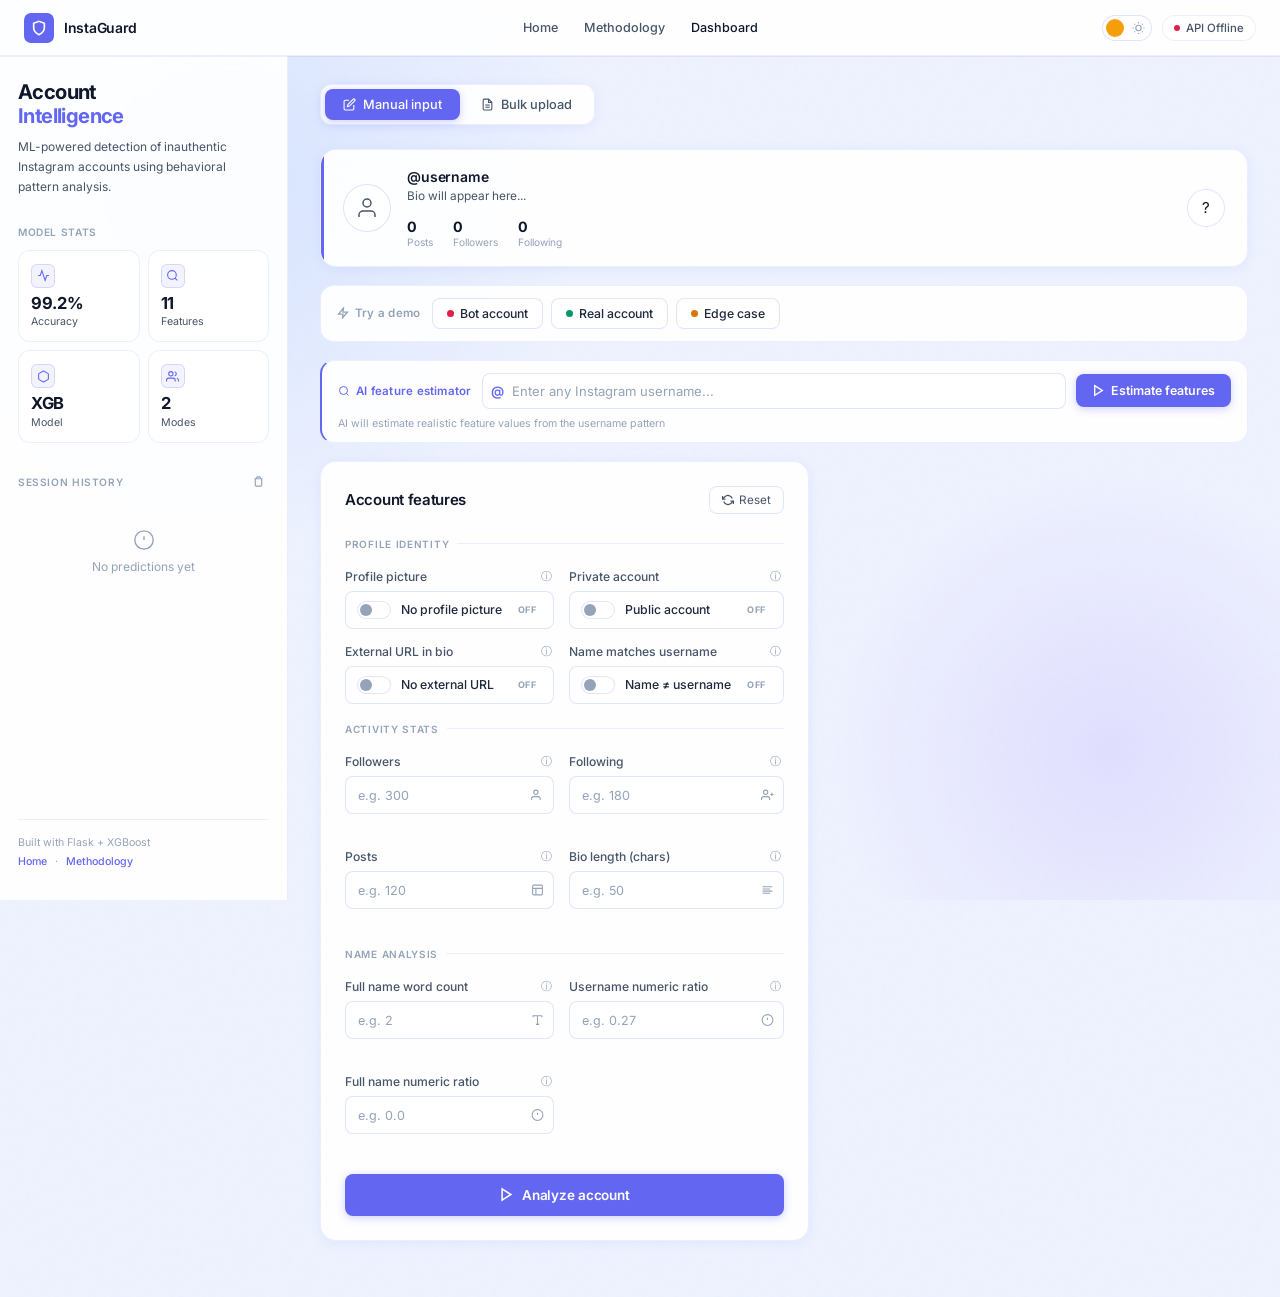
==== commit b388aa3c: "added see more feature, doghnut chart for bulk and a sticky summary" ====
--- a/frontend/index.html
+++ b/frontend/index.html
@@ -479,18 +479,32 @@
         </div>
 
         <div class="bulk-result-wrap hidden" id="bulkResults">
-          <div class="bulk-summary-strip">
-            <div class="bss-item total"><span class="bss-val" id="bssTotal">0</span><span class="bss-lbl">Total</span></div>
-            <div class="bss-divider"></div>
-            <div class="bss-item real"><span class="bss-val" id="bssReal">0</span><span class="bss-lbl">Real</span></div>
-            <div class="bss-divider"></div>
-            <div class="bss-item fake"><span class="bss-val" id="bssFake">0</span><span class="bss-lbl">Fake</span></div>
-            <div class="bss-divider"></div>
-            <div class="bss-item conf"><span class="bss-val" id="bssConf">—</span><span class="bss-lbl">Avg confidence</span></div>
-            <button class="export-btn" id="exportBtn" onclick="exportResults()">
-              <svg width="13" height="13" viewBox="0 0 24 24" fill="none" stroke="currentColor" stroke-width="2.5"><path d="M21 15v4a2 2 0 0 1-2 2H5a2 2 0 0 1-2-2v-4"/><polyline points="7 10 12 15 17 10"/><line x1="12" y1="15" x2="12" y2="3"/></svg>
-              Export CSV
-            </button>
+          <div class="bulk-summary-top">
+            <div class="bulk-summary-strip">
+              <div class="bss-item total"><span class="bss-val" id="bssTotal">0</span><span class="bss-lbl">Total</span></div>
+              <div class="bss-divider"></div>
+              <div class="bss-item real"><span class="bss-val" id="bssReal">0</span><span class="bss-lbl">Real</span></div>
+              <div class="bss-divider"></div>
+              <div class="bss-item fake"><span class="bss-val" id="bssFake">0</span><span class="bss-lbl">Fake</span></div>
+              <div class="bss-divider"></div>
+              <div class="bss-item conf"><span class="bss-val" id="bssConf">—</span><span class="bss-lbl">Avg confidence</span></div>
+              <button class="export-btn" id="exportBtn" onclick="exportResults()">
+                <svg width="13" height="13" viewBox="0 0 24 24" fill="none" stroke="currentColor" stroke-width="2.5"><path d="M21 15v4a2 2 0 0 1-2 2H5a2 2 0 0 1-2-2v-4"/><polyline points="7 10 12 15 17 10"/><line x1="12" y1="15" x2="12" y2="3"/></svg>
+                Export CSV
+              </button>
+            </div>
+            <div class="bulk-doughnut-wrap">
+              <div class="bulk-doughnut" id="bulkDoughnut">
+                <div class="doughnut-center">
+                  <span class="doughnut-pct" id="doughnutPct">0%</span>
+                  <span class="doughnut-sub">Real</span>
+                </div>
+              </div>
+              <div class="doughnut-legend">
+                <div class="dl-item"><span class="dl-dot real"></span><span class="dl-label">Real</span><strong class="dl-val" id="dlReal">0</strong></div>
+                <div class="dl-item"><span class="dl-dot fake"></span><span class="dl-label">Fake</span><strong class="dl-val" id="dlFake">0</strong></div>
+              </div>
+            </div>
           </div>
           <div class="split-bar-wrap">
             <div class="split-bar"><div class="split-real" id="splitReal"></div><div class="split-fake" id="splitFake"></div></div>
--- a/frontend/style.css
+++ b/frontend/style.css
@@ -6,79 +6,103 @@
 @import url('https://fonts.googleapis.com/css2?family=Inter:wght@300;400;500;600;700&display=swap');
 
 :root {
-  /* Core palette */
-  --bg:         #020617;
-  --bg2:        #0a0f1e;
-  --surface:    #0d1524;
-  --surface2:   #111827;
-  --surface3:   #1a2236;
-  --surfaceS:   #0f1929;
+  /* ── Light mode (default — matches original frosted palette) ── */
+  --bg: #eef2ff;
+  --surface: rgba(255, 255, 255, 0.92);
+  --surface2: rgba(255, 255, 255, 0.75);
+  --surface3: rgba(255, 255, 255, 0.55);
+  --surfaceHover: rgba(255, 255, 255, 0.85);
+  --surface-solid: #ffffff;
+
+  /* Borders */
+  --border: rgba(99, 121, 255, 0.12);
+  --border2: rgba(99, 121, 255, 0.20);
+  --border3: rgba(99, 121, 255, 0.32);
+
+  /* Text */
+  --text: #0f172a;
+  --text2: #1e293b;
+  --muted: #475569;
+  --muted2: #94a3b8;
+
+  /* Brand */
+  --indigo: #6366f1;
+  --indigo2: #6366f1;
+  --indigo-dim: rgba(99, 102, 241, 0.08);
+
+  /* Semantic */
+  --real: #059669;
+  --fake: #e11d48;
+  --warn: #d97706;
+  --real-dim: rgba(5, 150, 105, 0.08);
+  --fake-dim: rgba(225, 29, 72, 0.08);
+
+  /* Radii */
+  --r-xs: 4px;
+  --r-sm: 8px;
+  --r: 12px;
+  --r-lg: 14px;
+  --r-xl: 16px;
+
+  /* Shadows */
+  --shadow-sm: 0 2px 12px rgba(59, 99, 247, 0.08);
+  --shadow: 0 4px 20px rgba(59, 99, 247, 0.10);
+
+  /* Timing */
+  --ease: cubic-bezier(0.16, 1, 0.3, 1);
+  --t: 0.2s;
+  --t-fast: 0.12s;
+  --t-slow: 0.35s;
+
+  /* Layout */
+  --nav-h: 56px;
+  --sidebar-w: 288px;
+}
+
+/* Dark theme — toggled by JS setting data-theme="dark" on <html> */
+[data-theme="dark"] {
+  --bg: #020617;
+  --surface: #0d1524;
+  --surface2: #111827;
+  --surface3: #1a2236;
   --surfaceHover: #141e30;
-
-  /* Borders */
-  --border:     rgba(255,255,255,0.07);
-  --border2:    rgba(255,255,255,0.11);
-  --border3:    rgba(255,255,255,0.18);
-
-  /* Text */
-  --text:       #f1f5f9;
-  --text2:      #94a3b8;
-  --muted:      #64748b;
-  --muted2:     #475569;
-
-  /* Brand colors */
-  --indigo:     #6366f1;
-  --indigo2:    #818cf8;
-  --indigo-dim: rgba(99,102,241,0.15);
-  --blue:       #0ea5e9;
-
-  /* Semantic */
-  --real:       #10b981;
-  --fake:       #f43f5e;
-  --warn:       #f59e0b;
-  --real-dim:   rgba(16,185,129,0.12);
-  --fake-dim:   rgba(244,63,94,0.12);
-
-  /* Radii */
-  --r-xs: 4px; --r-sm: 8px; --r: 12px; --r-lg: 14px; --r-xl: 16px;
-
-  /* Shadows — no glows, just depth */
-  --shadow-sm:  0 1px 3px rgba(0,0,0,0.3), 0 1px 2px rgba(0,0,0,0.2);
-  --shadow:     0 4px 20px rgba(0,0,0,0.3);
-  --shadow-lg:  0 8px 32px rgba(0,0,0,0.4);
-
-  /* Timing */
-  --ease:       cubic-bezier(0.16,1,0.3,1);
-  --t: 0.2s; --t-fast: 0.12s; --t-slow: 0.35s;
-
-  /* Layout */
-  --nav-h:      56px;
-  --sidebar-w:  288px;
-}
-
-/* Light theme */
-[data-theme="light"] {
-  --bg:         #f8fafc;
-  --bg2:        #f1f5f9;
-  --surface:    #ffffff;
-  --surface2:   #f8fafc;
-  --surface3:   #f1f5f9;
-  --surfaceS:   #ffffff;
-  --surfaceHover: #f8fafc;
-  --border:     rgba(0,0,0,0.06);
-  --border2:    rgba(0,0,0,0.09);
-  --border3:    rgba(0,0,0,0.15);
-  --text:       #0f172a;
-  --text2:      #334155;
-  --muted:      #64748b;
-  --muted2:     #94a3b8;
-  --shadow-sm:  0 1px 3px rgba(0,0,0,0.08), 0 1px 2px rgba(0,0,0,0.04);
-  --shadow:     0 4px 20px rgba(0,0,0,0.08);
-  --shadow-lg:  0 8px 32px rgba(0,0,0,0.1);
-}
-
-*, *::before, *::after { box-sizing: border-box; margin: 0; padding: 0; }
-html { font-size: 15px; scroll-behavior: smooth; }
+  --surface-solid: #1a2236;
+
+  --border: rgba(255, 255, 255, 0.07);
+  --border2: rgba(255, 255, 255, 0.11);
+  --border3: rgba(255, 255, 255, 0.18);
+
+  --text: #f1f5f9;
+  --text2: #94a3b8;
+  --muted: #64748b;
+  --muted2: #475569;
+
+  --indigo: #6366f1;
+  --indigo2: #818cf8;
+  --indigo-dim: rgba(99, 102, 241, 0.15);
+
+  --real: #10b981;
+  --fake: #f43f5e;
+  --warn: #f59e0b;
+  --real-dim: rgba(16, 185, 129, 0.12);
+  --fake-dim: rgba(244, 63, 94, 0.12);
+
+  --shadow-sm: 0 1px 3px rgba(0, 0, 0, 0.3), 0 1px 2px rgba(0, 0, 0, 0.2);
+  --shadow: 0 4px 20px rgba(0, 0, 0, 0.3);
+}
+
+*,
+*::before,
+*::after {
+  box-sizing: border-box;
+  margin: 0;
+  padding: 0;
+}
+
+html {
+  font-size: 15px;
+  scroll-behavior: smooth;
+}
 
 body {
   font-family: 'Inter', -apple-system, BlinkMacSystemFont, sans-serif;
@@ -92,39 +116,121 @@
   background-image: url("data:image/svg+xml,%3Csvg viewBox='0 0 256 256' xmlns='http://www.w3.org/2000/svg'%3E%3Cfilter id='n'%3E%3CfeTurbulence type='fractalNoise' baseFrequency='0.9' numOctaves='4' stitchTiles='stitch'/%3E%3C/filter%3E%3Crect width='100%25' height='100%25' filter='url(%23n)' opacity='0.025'/%3E%3C/svg%3E");
 }
 
-::-webkit-scrollbar { width: 4px; height: 4px; }
-::-webkit-scrollbar-track { background: transparent; }
-::-webkit-scrollbar-thumb { background: var(--border3); border-radius: 99px; }
+::-webkit-scrollbar {
+  width: 4px;
+  height: 4px;
+}
+
+::-webkit-scrollbar-track {
+  background: transparent;
+}
+
+::-webkit-scrollbar-thumb {
+  background: var(--border3);
+  border-radius: 99px;
+}
 
 /* ============================================================
-   AMBIENT — stripped down, no particles/grid
+   AMBIENT
    ============================================================ */
 .ambient-bg {
-  position: fixed; inset: 0; z-index: 0;
-  pointer-events: none; overflow: hidden;
-}
-/* Subtle radial vignette only */
+  position: fixed;
+  inset: 0;
+  z-index: 0;
+  pointer-events: none;
+  overflow: hidden;
+}
+
+/* Light mode: soft colored orbs (original style) */
 .ambient-bg::before {
   content: '';
-  position: absolute; inset: 0;
-  background: radial-gradient(ellipse 70% 50% at 50% 0%, rgba(99,102,241,0.04) 0%, transparent 70%);
-}
-.ambient-bg::after { display: none; }
-
-/* Hide particle canvas and grid overlay */
-#particleCanvas { display: none; }
-.grid-overlay { display: none; }
-.noise-overlay { display: none; }
+  position: absolute;
+  width: 800px;
+  height: 800px;
+  top: -220px;
+  left: -180px;
+  border-radius: 50%;
+  background: radial-gradient(circle, rgba(186, 210, 255, 0.45) 0%, transparent 65%);
+  animation: orbDrift1 20s ease-in-out infinite alternate;
+}
+
+.ambient-bg::after {
+  content: '';
+  position: absolute;
+  width: 600px;
+  height: 600px;
+  bottom: -150px;
+  right: -130px;
+  border-radius: 50%;
+  background: radial-gradient(circle, rgba(196, 181, 253, 0.32) 0%, transparent 65%);
+  animation: orbDrift2 24s ease-in-out infinite alternate;
+}
+
+/* Dark mode: hide orbs, just a faint top vignette */
+[data-theme="dark"] .ambient-bg::before {
+  background: radial-gradient(ellipse 70% 50% at 50% 0%, rgba(99, 102, 241, 0.04) 0%, transparent 70%);
+  width: 100%;
+  height: 100%;
+  top: 0;
+  left: 0;
+  border-radius: 0;
+  animation: none;
+}
+
+[data-theme="dark"] .ambient-bg::after {
+  display: none;
+}
+
+@keyframes orbDrift1 {
+  from {
+    transform: translate(0, 0) scale(1);
+  }
+
+  to {
+    transform: translate(50px, 35px) scale(1.07);
+  }
+}
+
+@keyframes orbDrift2 {
+  from {
+    transform: translate(0, 0) scale(1);
+  }
+
+  to {
+    transform: translate(-40px, -25px) scale(1.04);
+  }
+}
+
+/* Always hide grid, particles, noise */
+#particleCanvas {
+  display: none;
+}
+
+.grid-overlay {
+  display: none;
+}
+
+.noise-overlay {
+  display: none;
+}
 
 /* ============================================================
    TOP NAV
    ============================================================ */
 .topnav {
-  position: fixed; top: 0; left: 0; right: 0; z-index: 200;
+  position: fixed;
+  top: 0;
+  left: 0;
+  right: 0;
+  z-index: 200;
   height: var(--nav-h);
-  display: flex; align-items: center; justify-content: space-between;
+  display: flex;
+  align-items: center;
+  justify-content: space-between;
   padding: 0 24px;
   background: var(--surface);
+  backdrop-filter: blur(16px) saturate(160%);
+  -webkit-backdrop-filter: blur(16px) saturate(160%);
   border-bottom: 1px solid var(--border);
   box-shadow: 0 1px 0 var(--border);
 }
@@ -138,79 +244,147 @@
 }
 
 .brand-icon {
-  width: 30px; height: 30px; border-radius: 7px;
+  width: 30px;
+  height: 30px;
+  border-radius: 7px;
   background: var(--indigo);
-  display: flex; align-items: center; justify-content: center;
+  display: flex;
+  align-items: center;
+  justify-content: center;
   color: white;
   box-shadow: none;
-  transition: opacity var(--t); flex-shrink: 0;
-}
-.brand-icon:hover { opacity: 0.85; }
+  transition: opacity var(--t);
+  flex-shrink: 0;
+}
+
+.brand-icon:hover {
+  opacity: 0.85;
+}
 
 .topnav-center-links {
-  display: flex; align-items: center; gap: 2px;
-  position: absolute; left: 50%; transform: translateX(-50%);
-}
+  display: flex;
+  align-items: center;
+  gap: 2px;
+  position: absolute;
+  left: 50%;
+  transform: translateX(-50%);
+}
+
 .topnav-link {
-  padding: 6px 12px; border-radius: var(--r-sm);
-  font-size: 0.84rem; font-weight: 500; color: var(--muted);
+  padding: 6px 12px;
+  border-radius: var(--r-sm);
+  font-size: 0.84rem;
+  font-weight: 500;
+  color: var(--muted);
   text-decoration: none;
   transition: color var(--t), background var(--t);
 }
-.topnav-link:hover { color: var(--text); background: var(--surface3); }
-.topnav-link.active { color: var(--text); }
-
-.topnav-links { display: flex; align-items: center; gap: 10px; }
+
+.topnav-link:hover {
+  color: var(--text);
+  background: var(--surface3);
+}
+
+.topnav-link.active {
+  color: var(--text);
+}
+
+.topnav-links {
+  display: flex;
+  align-items: center;
+  gap: 10px;
+}
 
 /* Theme toggle */
 .theme-toggle {
-  position: relative; width: 50px; height: 26px;
+  position: relative;
+  width: 50px;
+  height: 26px;
   background: var(--surface2);
   border: 1px solid var(--border2);
-  border-radius: 99px; cursor: pointer;
+  border-radius: 99px;
+  cursor: pointer;
   transition: border-color var(--t);
 }
-.theme-toggle:hover { border-color: var(--border3); }
+
+.theme-toggle:hover {
+  border-color: var(--border3);
+}
+
 .theme-toggle::before {
-  content: ''; position: absolute; top: 3px; left: 3px;
-  width: 18px; height: 18px; border-radius: 50%;
-  background: var(--muted);
-  transition: transform var(--t-slow) var(--ease), background var(--t-slow); z-index: 2;
-}
-[data-theme="light"] .theme-toggle::before {
+  content: '';
+  position: absolute;
+  top: 3px;
+  left: 3px;
+  width: 18px;
+  height: 18px;
+  border-radius: 50%;
   background: #f59e0b;
-}
-[data-theme="dark"] .theme-toggle::before,
-:not([data-theme]) .theme-toggle::before {
+  transition: transform var(--t-slow) var(--ease), background var(--t-slow);
+  z-index: 2;
+}
+
+[data-theme="dark"] .theme-toggle::before {
   transform: translateX(24px);
-  background: var(--indigo2);
-}
-.theme-toggle .icon-sun, .theme-toggle .icon-moon {
-  position: absolute; top: 50%; transform: translateY(-50%);
-  pointer-events: none; z-index: 1;
-}
-.theme-toggle .icon-sun  { right: 6px; color: var(--muted2); }
-.theme-toggle .icon-moon { left: 6px;  color: var(--muted2); }
+  background: #818cf8;
+}
+
+.theme-toggle .icon-sun,
+.theme-toggle .icon-moon {
+  position: absolute;
+  top: 50%;
+  transform: translateY(-50%);
+  pointer-events: none;
+  z-index: 1;
+}
+
+.theme-toggle .icon-sun {
+  right: 6px;
+  color: var(--muted2);
+}
+
+.theme-toggle .icon-moon {
+  left: 6px;
+  color: var(--muted2);
+}
 
 .status-pill {
-  display: flex; align-items: center; gap: 6px;
-  padding: 5px 11px; border-radius: 99px;
-  background: var(--surface2); border: 1px solid var(--border);
-  font-size: 0.76rem; font-weight: 500; color: var(--muted);
-}
+  display: flex;
+  align-items: center;
+  gap: 6px;
+  padding: 5px 11px;
+  border-radius: 99px;
+  background: var(--surface2);
+  border: 1px solid var(--border);
+  font-size: 0.76rem;
+  font-weight: 500;
+  color: var(--muted);
+}
+
 .status-dot {
-  width: 6px; height: 6px; border-radius: 50%;
-  background: var(--muted2); transition: background 0.4s;
-}
-.status-dot.online { background: var(--real); }
-.status-dot.offline { background: var(--fake); }
+  width: 6px;
+  height: 6px;
+  border-radius: 50%;
+  background: var(--muted2);
+  transition: background 0.4s;
+}
+
+.status-dot.online {
+  background: var(--real);
+}
+
+.status-dot.offline {
+  background: var(--fake);
+}
 
 /* ============================================================
    LAYOUT
    ============================================================ */
 .page-wrapper {
-  position: relative; z-index: 1;
-  display: flex; padding-top: var(--nav-h);
+  position: relative;
+  z-index: 1;
+  display: flex;
+  padding-top: var(--nav-h);
   min-height: 100vh;
 }
 
@@ -218,168 +392,306 @@
    SIDEBAR
    ============================================================ */
 .sidebar {
-  width: var(--sidebar-w); flex-shrink: 0;
-  position: sticky; top: var(--nav-h);
+  width: var(--sidebar-w);
+  flex-shrink: 0;
+  position: sticky;
+  top: var(--nav-h);
   height: calc(100vh - var(--nav-h));
   overflow-y: auto;
   border-right: 1px solid var(--border);
   background: var(--surface);
-}
-.sidebar::-webkit-scrollbar { width: 3px; }
-.sidebar::-webkit-scrollbar-thumb { background: var(--border2); }
+  backdrop-filter: blur(16px) saturate(160%);
+  -webkit-backdrop-filter: blur(16px) saturate(160%);
+}
+
+.sidebar::-webkit-scrollbar {
+  width: 3px;
+}
+
+.sidebar::-webkit-scrollbar-thumb {
+  background: var(--border2);
+}
 
 .sidebar-inner {
   padding: 24px 18px 32px;
-  display: flex; flex-direction: column; gap: 28px;
+  display: flex;
+  flex-direction: column;
+  gap: 28px;
   min-height: 100%;
 }
 
-.sidebar-header { }
 .sidebar-header h1 {
   font-family: 'Inter', sans-serif;
-  font-size: 1.35rem; font-weight: 700;
-  line-height: 1.2; letter-spacing: -0.03em;
+  font-size: 1.35rem;
+  font-weight: 700;
+  line-height: 1.2;
+  letter-spacing: -0.03em;
   color: var(--text);
 }
+
 .sidebar-header h1 em {
   font-style: normal;
   color: var(--indigo2);
 }
+
 .sidebar-desc {
-  margin-top: 8px; font-size: 0.8rem;
-  color: var(--muted); line-height: 1.7;
+  margin-top: 8px;
+  font-size: 0.8rem;
+  color: var(--muted);
+  line-height: 1.7;
 }
 
 .block-label {
-  font-size: 0.68rem; font-weight: 600;
-  letter-spacing: 0.06em; text-transform: uppercase;
-  color: var(--muted2); margin-bottom: 12px;
-}
+  font-size: 0.68rem;
+  font-weight: 600;
+  letter-spacing: 0.06em;
+  text-transform: uppercase;
+  color: var(--muted2);
+  margin-bottom: 12px;
+}
+
 .block-label-row {
-  display: flex; align-items: center;
-  justify-content: space-between; margin-bottom: 12px;
-}
-.block-label-row .block-label { margin-bottom: 0; }
+  display: flex;
+  align-items: center;
+  justify-content: space-between;
+  margin-bottom: 12px;
+}
+
+.block-label-row .block-label {
+  margin-bottom: 0;
+}
 
 /* Model stats */
-.model-stats-block { }
-.model-stats-grid { display: grid; grid-template-columns: 1fr 1fr; gap: 8px; }
+.model-stats-grid {
+  display: grid;
+  grid-template-columns: 1fr 1fr;
+  gap: 8px;
+}
+
 .mstat {
-  padding: 13px 12px; border-radius: var(--r);
-  background: var(--surface2); border: 1px solid var(--border);
-  display: flex; flex-direction: column; gap: 4px;
+  padding: 13px 12px;
+  border-radius: var(--r);
+  background: var(--surface2);
+  border: 1px solid var(--border);
+  display: flex;
+  flex-direction: column;
+  gap: 4px;
   transition: border-color var(--t), background var(--t);
   cursor: default;
 }
-.mstat:hover { border-color: var(--border2); background: var(--surfaceHover); }
+
+.mstat:hover {
+  border-color: var(--border2);
+  background: var(--surfaceHover);
+}
+
 .mstat-icon {
-  width: 24px; height: 24px; border-radius: 6px;
+  width: 24px;
+  height: 24px;
+  border-radius: 6px;
   background: var(--indigo-dim);
-  border: 1px solid rgba(99,102,241,0.2);
-  display: flex; align-items: center; justify-content: center;
-  color: var(--indigo2); margin-bottom: 3px;
-}
+  border: 1px solid rgba(99, 102, 241, 0.2);
+  display: flex;
+  align-items: center;
+  justify-content: center;
+  color: var(--indigo2);
+  margin-bottom: 3px;
+}
+
 .mstat-val {
   font-family: 'Inter', sans-serif;
-  font-size: 1.1rem; font-weight: 700;
-  color: var(--text); line-height: 1;
+  font-size: 1.1rem;
+  font-weight: 700;
+  color: var(--text);
+  line-height: 1;
   letter-spacing: -0.02em;
 }
-.mstat-lbl { font-size: 0.71rem; color: var(--muted); }
+
+.mstat-lbl {
+  font-size: 0.71rem;
+  color: var(--muted);
+}
 
 /* History */
-.history-block { }
 .history-list {
-  display: flex; flex-direction: column; gap: 5px;
-  max-height: 260px; overflow-y: auto;
-}
+  display: flex;
+  flex-direction: column;
+  gap: 5px;
+  max-height: 260px;
+  overflow-y: auto;
+}
+
 .history-empty {
-  display: flex; flex-direction: column;
-  align-items: center; gap: 8px;
-  padding: 24px 12px; color: var(--muted2);
-  font-size: 0.8rem; text-align: center;
-}
+  display: flex;
+  flex-direction: column;
+  align-items: center;
+  gap: 8px;
+  padding: 24px 12px;
+  color: var(--muted2);
+  font-size: 0.8rem;
+  text-align: center;
+}
+
 .history-item {
-  display: flex; align-items: center; gap: 8px;
-  padding: 9px 11px; border-radius: var(--r-sm);
-  background: var(--surface2); border: 1px solid var(--border);
+  display: flex;
+  align-items: center;
+  gap: 8px;
+  padding: 9px 11px;
+  border-radius: var(--r-sm);
+  background: var(--surface2);
+  border: 1px solid var(--border);
   cursor: pointer;
   transition: border-color var(--t), background var(--t);
 }
+
 .history-item:hover {
   border-color: var(--border2);
   background: var(--surfaceHover);
 }
-.hi-dot { width: 7px; height: 7px; border-radius: 50%; flex-shrink: 0; }
-.hi-dot.real { background: var(--real); }
-.hi-dot.fake { background: var(--fake); }
-.hi-label { font-size: 0.82rem; font-weight: 500; flex: 1; color: var(--text2); }
-.hi-conf  { font-size: 0.73rem; color: var(--muted2); }
+
+.hi-dot {
+  width: 7px;
+  height: 7px;
+  border-radius: 50%;
+  flex-shrink: 0;
+}
+
+.hi-dot.real {
+  background: var(--real);
+}
+
+.hi-dot.fake {
+  background: var(--fake);
+}
+
+.hi-label {
+  font-size: 0.82rem;
+  font-weight: 500;
+  flex: 1;
+  color: var(--text2);
+}
+
+.hi-conf {
+  font-size: 0.73rem;
+  color: var(--muted2);
+}
+
 .hi-replay {
-  width: 18px; height: 18px; border-radius: 4px;
-  background: transparent; border: none; color: var(--muted2);
-  display: flex; align-items: center; justify-content: center;
-  font-size: 0.68rem; cursor: pointer;
+  width: 18px;
+  height: 18px;
+  border-radius: 4px;
+  background: transparent;
+  border: none;
+  color: var(--muted2);
+  display: flex;
+  align-items: center;
+  justify-content: center;
+  font-size: 0.68rem;
+  cursor: pointer;
   transition: color var(--t), background var(--t);
 }
-.history-item:hover .hi-replay { color: var(--indigo2); background: var(--indigo-dim); }
+
+.history-item:hover .hi-replay {
+  color: var(--indigo2);
+  background: var(--indigo-dim);
+}
 
 .clear-history-btn {
-  width: 22px; height: 22px;
-  border: 1px solid transparent; background: transparent;
-  color: var(--muted2); cursor: pointer;
+  width: 22px;
+  height: 22px;
+  border: 1px solid transparent;
+  background: transparent;
+  color: var(--muted2);
+  cursor: pointer;
   border-radius: var(--r-xs);
-  display: flex; align-items: center; justify-content: center;
+  display: flex;
+  align-items: center;
+  justify-content: center;
   transition: color var(--t), background var(--t), border-color var(--t);
 }
+
 .clear-history-btn:hover {
   color: var(--fake);
   background: var(--fake-dim);
-  border-color: rgba(244,63,94,0.2);
+  border-color: rgba(244, 63, 94, 0.2);
 }
 
 .sidebar-footer {
-  margin-top: auto; padding-top: 16px;
+  margin-top: auto;
+  padding-top: 16px;
   border-top: 1px solid var(--border);
 }
-.sidebar-footer-text { font-size: 0.71rem; color: var(--muted2); margin-bottom: 6px; }
+
+.sidebar-footer-text {
+  font-size: 0.71rem;
+  color: var(--muted2);
+  margin-bottom: 6px;
+}
+
 .sidebar-footer-links {
-  display: flex; gap: 8px; align-items: center;
-  font-size: 0.71rem; color: var(--muted2);
-}
+  display: flex;
+  gap: 8px;
+  align-items: center;
+  font-size: 0.71rem;
+  color: var(--muted2);
+}
+
 .sf-link {
-  color: var(--indigo2); text-decoration: none;
-  font-weight: 500; transition: opacity var(--t);
-}
-.sf-link:hover { opacity: 0.7; }
+  color: var(--indigo2);
+  text-decoration: none;
+  font-weight: 500;
+  transition: opacity var(--t);
+}
+
+.sf-link:hover {
+  opacity: 0.7;
+}
 
 /* ============================================================
    MAIN CONTENT
    ============================================================ */
 .main-content {
-  flex: 1; min-width: 0;
+  flex: 1;
+  min-width: 0;
   padding: 28px 32px 56px;
 }
 
 .mode-tabs {
-  display: inline-flex; gap: 3px; padding: 4px;
-  border-radius: var(--r); background: var(--surface);
+  display: inline-flex;
+  gap: 3px;
+  padding: 4px;
+  border-radius: var(--r);
+  background: var(--surface);
   border: 1px solid var(--border);
   margin-bottom: 24px;
   box-shadow: var(--shadow-sm);
 }
+
 .tab-btn {
-  display: flex; align-items: center; gap: 7px;
-  padding: 8px 18px; border: none; background: transparent;
-  color: var(--muted); font-family: 'Inter', sans-serif;
-  font-size: 0.85rem; font-weight: 500; border-radius: var(--r-sm);
-  cursor: pointer; transition: color var(--t), background var(--t);
-}
-.tab-btn:hover { color: var(--text); background: var(--surface3); }
+  display: flex;
+  align-items: center;
+  gap: 7px;
+  padding: 8px 18px;
+  border: none;
+  background: transparent;
+  color: var(--muted);
+  font-family: 'Inter', sans-serif;
+  font-size: 0.85rem;
+  font-weight: 500;
+  border-radius: var(--r-sm);
+  cursor: pointer;
+  transition: color var(--t), background var(--t);
+}
+
+.tab-btn:hover {
+  color: var(--text);
+  background: var(--surface3);
+}
+
 .tab-btn.active {
   background: var(--indigo);
   color: white;
-  box-shadow: 0 2px 8px rgba(99,102,241,0.3);
+  box-shadow: 0 2px 8px rgba(99, 102, 241, 0.3);
 }
 
 .panel-wrap {
@@ -398,63 +710,112 @@
   border: 1px solid var(--border);
   border-radius: var(--r-xl);
   padding: 18px 22px;
-  display: flex; align-items: center; gap: 16px;
-  position: relative; overflow: hidden;
+  display: flex;
+  align-items: center;
+  gap: 16px;
+  position: relative;
+  overflow: hidden;
   box-shadow: var(--shadow-sm);
   /* Subtle left accent */
 }
+
 .profile-preview-card::before {
   content: '';
-  position: absolute; top: 0; left: 0; bottom: 0;
+  position: absolute;
+  top: 0;
+  left: 0;
+  bottom: 0;
   width: 3px;
   background: var(--indigo);
   border-radius: 0 2px 2px 0;
 }
+
 /* Remove shimmer bar */
-.profile-preview-card::after { display: none; }
+.profile-preview-card::after {
+  display: none;
+}
 
 .profile-preview-avatar {
-  width: 48px; height: 48px; flex-shrink: 0;
+  width: 48px;
+  height: 48px;
+  flex-shrink: 0;
   border-radius: 50%;
   background: var(--surface3);
   border: 1px solid var(--border2);
-  display: flex; align-items: center; justify-content: center;
+  display: flex;
+  align-items: center;
+  justify-content: center;
   color: var(--muted);
 }
-.profile-preview-info { flex: 1; min-width: 0; }
+
+.profile-preview-info {
+  flex: 1;
+  min-width: 0;
+}
+
 .profile-preview-name {
   font-family: 'Inter', sans-serif;
-  font-size: 0.93rem; font-weight: 600;
-  color: var(--text); margin-bottom: 3px;
+  font-size: 0.93rem;
+  font-weight: 600;
+  color: var(--text);
+  margin-bottom: 3px;
   letter-spacing: -0.01em;
 }
+
 .profile-preview-bio {
-  font-size: 0.79rem; color: var(--muted);
-  margin-bottom: 12px; line-height: 1.5;
-}
-.profile-preview-stats { display: flex; gap: 20px; }
-.ps { display: flex; flex-direction: column; align-items: flex-start; gap: 1px; }
+  font-size: 0.79rem;
+  color: var(--muted);
+  margin-bottom: 12px;
+  line-height: 1.5;
+}
+
+.profile-preview-stats {
+  display: flex;
+  gap: 20px;
+}
+
+.ps {
+  display: flex;
+  flex-direction: column;
+  align-items: flex-start;
+  gap: 1px;
+}
+
 .ps span {
-  font-family: 'Inter', sans-serif; font-weight: 700;
-  font-size: 0.95rem; color: var(--text);
+  font-family: 'Inter', sans-serif;
+  font-weight: 700;
+  font-size: 0.95rem;
+  color: var(--text);
   letter-spacing: -0.02em;
 }
-.ps small { font-size: 0.68rem; color: var(--muted2); }
+
+.ps small {
+  font-size: 0.68rem;
+  color: var(--muted2);
+}
+
 .profile-preview-badge {
-  width: 38px; height: 38px; border-radius: 50%;
+  width: 38px;
+  height: 38px;
+  border-radius: 50%;
   border: 1px solid var(--border2);
   background: var(--surface2);
-  display: flex; align-items: center; justify-content: center;
-  font-size: 1rem; flex-shrink: 0;
+  display: flex;
+  align-items: center;
+  justify-content: center;
+  font-size: 1rem;
+  flex-shrink: 0;
   transition: background var(--t), border-color var(--t);
 }
+
 .profile-preview-badge.real-badge {
   background: var(--real-dim);
-  border-color: rgba(16,185,129,0.3);
-}
+  border-color: rgba(16, 185, 129, 0.3);
+}
+
 .profile-preview-badge.fake-badge {
   background: var(--fake-dim);
-  border-color: rgba(244,63,94,0.3);
+  border-color: rgba(244, 63, 94, 0.3);
 }
 
 /* ============================================================
@@ -462,43 +823,99 @@
    ============================================================ */
 .demo-presets-bar {
   grid-column: span 2;
-  display: flex; align-items: center; gap: 12px;
+  display: flex;
+  align-items: center;
+  gap: 12px;
   padding: 12px 16px;
   background: var(--surface);
   border: 1px solid var(--border);
   border-radius: var(--r-lg);
   flex-wrap: wrap;
 }
+
 .demo-presets-label {
-  display: flex; align-items: center; gap: 6px;
-  font-size: 0.77rem; font-weight: 600; color: var(--muted2);
-  letter-spacing: 0.02em; white-space: nowrap;
-}
-.demo-preset-btns { display: flex; gap: 8px; flex-wrap: wrap; }
+  display: flex;
+  align-items: center;
+  gap: 6px;
+  font-size: 0.77rem;
+  font-weight: 600;
+  color: var(--muted2);
+  letter-spacing: 0.02em;
+  white-space: nowrap;
+}
+
+.demo-preset-btns {
+  display: flex;
+  gap: 8px;
+  flex-wrap: wrap;
+}
+
 .demo-btn {
-  display: flex; align-items: center; gap: 6px;
-  padding: 7px 14px; border-radius: var(--r-sm);
-  border: 1px solid var(--border2); background: var(--surface2);
-  font-family: 'Inter', sans-serif; font-size: 0.82rem; font-weight: 500;
-  cursor: pointer; color: var(--text2);
+  display: flex;
+  align-items: center;
+  gap: 6px;
+  padding: 7px 14px;
+  border-radius: var(--r-sm);
+  border: 1px solid var(--border2);
+  background: var(--surface2);
+  font-family: 'Inter', sans-serif;
+  font-size: 0.82rem;
+  font-weight: 500;
+  cursor: pointer;
+  color: var(--text2);
   transition: border-color var(--t), background var(--t), color var(--t);
 }
-.demo-btn::before { display: none; }
-.demo-btn:hover { background: var(--surfaceHover); }
-.demo-btn-dot { width: 7px; height: 7px; border-radius: 50%; flex-shrink: 0; }
-.demo-btn.bot:hover  { border-color: rgba(244,63,94,0.4); color: var(--fake); }
-.demo-btn.bot  .demo-btn-dot { background: var(--fake); }
-.demo-btn.real:hover { border-color: rgba(16,185,129,0.4); color: var(--real); }
-.demo-btn.real .demo-btn-dot { background: var(--real); }
-.demo-btn.edge:hover { border-color: rgba(245,158,11,0.4); color: var(--warn); }
-.demo-btn.edge .demo-btn-dot { background: var(--warn); }
+
+.demo-btn::before {
+  display: none;
+}
+
+.demo-btn:hover {
+  background: var(--surfaceHover);
+}
+
+.demo-btn-dot {
+  width: 7px;
+  height: 7px;
+  border-radius: 50%;
+  flex-shrink: 0;
+}
+
+.demo-btn.bot:hover {
+  border-color: rgba(244, 63, 94, 0.4);
+  color: var(--fake);
+}
+
+.demo-btn.bot .demo-btn-dot {
+  background: var(--fake);
+}
+
+.demo-btn.real:hover {
+  border-color: rgba(16, 185, 129, 0.4);
+  color: var(--real);
+}
+
+.demo-btn.real .demo-btn-dot {
+  background: var(--real);
+}
+
+.demo-btn.edge:hover {
+  border-color: rgba(245, 158, 11, 0.4);
+  color: var(--warn);
+}
+
+.demo-btn.edge .demo-btn-dot {
+  background: var(--warn);
+}
 
 /* ============================================================
    USERNAME FETCH BAR
    ============================================================ */
 .username-fetch-bar {
   grid-column: span 2;
-  display: flex; align-items: center; gap: 10px;
+  display: flex;
+  align-items: center;
+  gap: 10px;
   padding: 12px 16px;
   background: var(--surface);
   border: 1px solid var(--border);
@@ -507,38 +924,92 @@
   flex-wrap: wrap;
   gap: 10px;
 }
+
 .ufb-label {
-  display: flex; align-items: center; gap: 6px;
-  font-size: 0.77rem; font-weight: 600; color: var(--indigo2);
-  letter-spacing: 0.02em; white-space: nowrap; padding: 0;
-}
+  display: flex;
+  align-items: center;
+  gap: 6px;
+  font-size: 0.77rem;
+  font-weight: 600;
+  color: var(--indigo2);
+  letter-spacing: 0.02em;
+  white-space: nowrap;
+  padding: 0;
+}
+
 .ufb-input-wrap {
-  flex: 1; min-width: 160px;
-  display: flex; align-items: center;
-  background: var(--surface2); border: 1px solid var(--border2);
-  border-radius: var(--r-sm); overflow: hidden;
+  flex: 1;
+  min-width: 160px;
+  display: flex;
+  align-items: center;
+  background: var(--surface2);
+  border: 1px solid var(--border2);
+  border-radius: var(--r-sm);
+  overflow: hidden;
   transition: border-color var(--t);
 }
-.ufb-input-wrap:focus-within { border-color: var(--indigo); }
-.ufb-at { padding: 0 8px; font-size: 0.88rem; font-weight: 600; color: var(--indigo2); }
+
+.ufb-input-wrap:focus-within {
+  border-color: var(--indigo);
+}
+
+.ufb-at {
+  padding: 0 8px;
+  font-size: 0.88rem;
+  font-weight: 600;
+  color: var(--indigo2);
+}
+
 .ufb-input {
-  flex: 1; padding: 9px 10px 9px 0; border: none;
-  background: transparent; color: var(--text);
-  font-family: 'Inter', sans-serif; font-size: 0.87rem; outline: none;
-}
-.ufb-input::placeholder { color: var(--muted2); }
+  flex: 1;
+  padding: 9px 10px 9px 0;
+  border: none;
+  background: transparent;
+  color: var(--text);
+  font-family: 'Inter', sans-serif;
+  font-size: 0.87rem;
+  outline: none;
+}
+
+.ufb-input::placeholder {
+  color: var(--muted2);
+}
+
 .ufb-btn {
-  display: flex; align-items: center; gap: 6px;
-  padding: 9px 16px; border: none; border-radius: var(--r-sm);
-  background: var(--indigo); color: white;
-  font-family: 'Inter', sans-serif; font-size: 0.83rem; font-weight: 600;
-  cursor: pointer; white-space: nowrap;
-  box-shadow: 0 2px 8px rgba(99,102,241,0.3);
+  display: flex;
+  align-items: center;
+  gap: 6px;
+  padding: 9px 16px;
+  border: none;
+  border-radius: var(--r-sm);
+  background: var(--indigo);
+  color: white;
+  font-family: 'Inter', sans-serif;
+  font-size: 0.83rem;
+  font-weight: 600;
+  cursor: pointer;
+  white-space: nowrap;
+  box-shadow: 0 2px 8px rgba(99, 102, 241, 0.3);
   transition: background var(--t), box-shadow var(--t), opacity var(--t);
 }
-.ufb-btn:hover { background: #5254e0; box-shadow: 0 4px 14px rgba(99,102,241,0.4); }
-.ufb-btn:disabled { opacity: 0.5; cursor: not-allowed; }
-.ufb-hint { width: 100%; font-size: 0.71rem; color: var(--muted2); padding: 0; margin-top: -2px; }
+
+.ufb-btn:hover {
+  background: #5254e0;
+  box-shadow: 0 4px 14px rgba(99, 102, 241, 0.4);
+}
+
+.ufb-btn:disabled {
+  opacity: 0.5;
+  cursor: not-allowed;
+}
+
+.ufb-hint {
+  width: 100%;
+  font-size: 0.71rem;
+  color: var(--muted2);
+  padding: 0;
+  margin-top: -2px;
+}
 
 /* ============================================================
    INPUT CARD
@@ -546,203 +1017,402 @@
 .input-card {
   background: var(--surface);
   border: 1px solid var(--border);
-  border-radius: var(--r-xl); padding: 24px;
+  border-radius: var(--r-xl);
+  padding: 24px;
   box-shadow: var(--shadow-sm);
   transition: border-color var(--t);
 }
-.input-card:hover { border-color: var(--border2); }
+
+.input-card:hover {
+  border-color: var(--border2);
+}
+
 .input-card-header {
-  display: flex; align-items: center;
-  justify-content: space-between; margin-bottom: 20px;
-}
+  display: flex;
+  align-items: center;
+  justify-content: space-between;
+  margin-bottom: 20px;
+}
+
 .input-card-header h2 {
   font-family: 'Inter', sans-serif;
-  font-size: 1rem; font-weight: 600;
-  letter-spacing: -0.02em; color: var(--text);
+  font-size: 1rem;
+  font-weight: 600;
+  letter-spacing: -0.02em;
+  color: var(--text);
 }
 
 .reset-btn {
-  display: flex; align-items: center; gap: 5px;
-  padding: 6px 12px; border: 1px solid var(--border2);
-  background: transparent; color: var(--muted);
-  font-size: 0.78rem; font-family: 'Inter', sans-serif;
-  border-radius: var(--r-sm); cursor: pointer;
+  display: flex;
+  align-items: center;
+  gap: 5px;
+  padding: 6px 12px;
+  border: 1px solid var(--border2);
+  background: transparent;
+  color: var(--muted);
+  font-size: 0.78rem;
+  font-family: 'Inter', sans-serif;
+  border-radius: var(--r-sm);
+  cursor: pointer;
   transition: color var(--t), border-color var(--t), background var(--t);
 }
-.reset-btn:hover { color: var(--text); border-color: var(--border3); background: var(--surface3); }
-.reset-btn svg { transition: transform 0.45s var(--ease); }
-.reset-btn:hover svg { transform: rotate(-180deg); }
-
-.form-grid { display: grid; grid-template-columns: 1fr 1fr; gap: 15px; }
-
-.field-group { display: flex; flex-direction: column; gap: 6px; }
+
+.reset-btn:hover {
+  color: var(--text);
+  border-color: var(--border3);
+  background: var(--surface3);
+}
+
+.reset-btn svg {
+  transition: transform 0.45s var(--ease);
+}
+
+.reset-btn:hover svg {
+  transform: rotate(-180deg);
+}
+
+.form-grid {
+  display: grid;
+  grid-template-columns: 1fr 1fr;
+  gap: 15px;
+}
+
+.field-group {
+  display: flex;
+  flex-direction: column;
+  gap: 6px;
+}
 
 .field-label-row {
-  display: flex; align-items: center;
+  display: flex;
+  align-items: center;
   justify-content: space-between;
 }
+
 label {
-  font-size: 0.81rem; font-weight: 500;
-  color: var(--muted); cursor: pointer;
+  font-size: 0.81rem;
+  font-weight: 500;
+  color: var(--muted);
+  cursor: pointer;
   transition: color var(--t);
 }
-.field-group:focus-within label { color: var(--text2); }
-
-.field-input-wrap { position: relative; }
+
+.field-group:focus-within label {
+  color: var(--text2);
+}
+
+.field-input-wrap {
+  position: relative;
+}
+
 .field-input-wrap input {
-  width: 100%; padding: 10px 36px 10px 12px;
+  width: 100%;
+  padding: 10px 36px 10px 12px;
   border: 1px solid var(--border2);
-  background: var(--surface2); color: var(--text);
+  background: var(--surface2);
+  color: var(--text);
   border-radius: var(--r-sm);
-  font-family: 'Inter', sans-serif; font-size: 0.88rem;
-  outline: none; -moz-appearance: textfield;
+  font-family: 'Inter', sans-serif;
+  font-size: 0.88rem;
+  outline: none;
+  -moz-appearance: textfield;
   transition: border-color var(--t), background var(--t);
 }
+
 .field-input-wrap input::-webkit-outer-spin-button,
-.field-input-wrap input::-webkit-inner-spin-button { -webkit-appearance: none; }
-.field-input-wrap input::placeholder { color: var(--muted2); font-size: 0.84rem; }
-.field-input-wrap input:hover { border-color: var(--border3); }
+.field-input-wrap input::-webkit-inner-spin-button {
+  -webkit-appearance: none;
+}
+
+.field-input-wrap input::placeholder {
+  color: var(--muted2);
+  font-size: 0.84rem;
+}
+
+.field-input-wrap input:hover {
+  border-color: var(--border3);
+}
+
 .field-input-wrap input:focus {
   border-color: var(--indigo);
   background: var(--surfaceHover);
-  box-shadow: 0 0 0 3px rgba(99,102,241,0.12);
-}
-.field-input-wrap.valid   input { border-color: rgba(16,185,129,0.4); }
+  box-shadow: 0 0 0 3px rgba(99, 102, 241, 0.12);
+}
+
+.field-input-wrap.valid input {
+  border-color: rgba(16, 185, 129, 0.4);
+}
+
 .field-input-wrap.invalid input {
-  border-color: rgba(244,63,94,0.4);
+  border-color: rgba(244, 63, 94, 0.4);
   animation: inputShake 0.3s var(--ease);
 }
+
 @keyframes inputShake {
-  0%,100%{transform:translateX(0)} 20%{transform:translateX(-3px)}
-  50%{transform:translateX(3px)} 75%{transform:translateX(-2px)}
-}
+
+  0%,
+  100% {
+    transform: translateX(0)
+  }
+
+  20% {
+    transform: translateX(-3px)
+  }
+
+  50% {
+    transform: translateX(3px)
+  }
+
+  75% {
+    transform: translateX(-2px)
+  }
+}
+
 .field-icon {
-  position: absolute; right: 10px; top: 50%;
-  transform: translateY(-50%); color: var(--muted2);
-  pointer-events: none; display: flex;
+  position: absolute;
+  right: 10px;
+  top: 50%;
+  transform: translateY(-50%);
+  color: var(--muted2);
+  pointer-events: none;
+  display: flex;
   transition: color var(--t);
 }
-.field-input-wrap.valid   .field-icon { color: var(--real); }
-.field-input-wrap.invalid .field-icon { color: var(--fake); }
+
+.field-input-wrap.valid .field-icon {
+  color: var(--real);
+}
+
+.field-input-wrap.invalid .field-icon {
+  color: var(--fake);
+}
 
 .field-feedback {
-  font-size: 0.71rem; color: var(--muted2);
-  min-height: 14px; padding-left: 1px; line-height: 1.3;
-}
-.field-feedback.valid-msg   { color: var(--real); }
-.field-feedback.invalid-msg { color: var(--fake); }
+  font-size: 0.71rem;
+  color: var(--muted2);
+  min-height: 14px;
+  padding-left: 1px;
+  line-height: 1.3;
+}
+
+.field-feedback.valid-msg {
+  color: var(--real);
+}
+
+.field-feedback.invalid-msg {
+  color: var(--fake);
+}
 
 /* Tooltip */
-.tooltip-wrap { position: relative; display: inline-flex; }
+.tooltip-wrap {
+  position: relative;
+  display: inline-flex;
+}
+
 .tooltip-trigger {
-  font-size: 0.73rem; color: var(--muted2); cursor: help;
-  user-select: none; width: 15px; height: 15px;
-  display: flex; align-items: center; justify-content: center;
-  border-radius: 50%; transition: color var(--t);
-}
-.tooltip-wrap:hover .tooltip-trigger { color: var(--indigo2); }
+  font-size: 0.75rem;
+  color: var(--muted2);
+  cursor: help;
+  user-select: none;
+  width: 16px;
+  height: 16px;
+  display: flex;
+  align-items: center;
+  justify-content: center;
+  border-radius: 50%;
+  transition: color var(--t), background var(--t);
+}
+
+.tooltip-wrap:hover .tooltip-trigger {
+  color: var(--cobalt);
+  background: rgba(59, 99, 247, 0.1);
+}
+
 .tooltip-box {
-  position: absolute; bottom: calc(100% + 8px); right: 0;
-  width: 210px; padding: 10px 12px;
-  background: var(--surface3); border: 1px solid var(--border2);
+  position: absolute;
+  bottom: calc(100% + 10px);
+  right: 0;
+  width: 224px;
+  padding: 12px 14px;
+  background: var(--bg);
+  border: 1px solid var(--border2);
   border-radius: var(--r-sm);
-  font-size: 0.76rem; color: var(--text2); line-height: 1.6;
-  z-index: 300; pointer-events: none;
-  opacity: 0; transform: translateY(4px) scale(0.97);
+  font-size: 0.76rem;
+  color: var(--text2);
+  line-height: 1.65;
+  z-index: 300;
+  pointer-events: none;
+  opacity: 0;
+  transform: translateY(4px) scale(0.97);
   transform-origin: bottom right;
-  transition: opacity 0.15s var(--ease), transform 0.15s var(--ease);
+  transition: opacity 0.2s var(--ease), transform 0.2s var(--ease);
   box-shadow: var(--shadow);
 }
-.tooltip-wrap:hover .tooltip-box { opacity: 1; transform: translateY(0) scale(1); }
+
+.tooltip-wrap:hover .tooltip-box {
+  opacity: 1;
+  transform: translateY(0) scale(1);
+}
 
 /* Predict button */
 .predict-btn {
-  width: 100%; margin-top: 20px; border: none; cursor: pointer;
-  border-radius: var(--r-sm); background: var(--indigo);
-  padding: 13px 20px; position: relative; overflow: hidden;
-  box-shadow: 0 2px 8px rgba(99,102,241,0.3);
+  width: 100%;
+  margin-top: 20px;
+  border: none;
+  cursor: pointer;
+  border-radius: var(--r-sm);
+  background: var(--indigo);
+  padding: 13px 20px;
+  position: relative;
+  overflow: hidden;
+  box-shadow: 0 2px 8px rgba(99, 102, 241, 0.3);
   transition: background var(--t), box-shadow var(--t), opacity var(--t);
 }
-.predict-btn::before { display: none; }
+
+.predict-btn::before {
+  display: none;
+}
+
 .predict-btn:hover {
   background: #5254e0;
-  box-shadow: 0 4px 16px rgba(99,102,241,0.4);
-}
-.predict-btn:active { opacity: 0.9; }
-.predict-btn:disabled { opacity: 0.45; cursor: not-allowed; }
+  box-shadow: 0 4px 16px rgba(99, 102, 241, 0.4);
+}
+
+.predict-btn:active {
+  opacity: 0.9;
+}
+
+.predict-btn:disabled {
+  opacity: 0.45;
+  cursor: not-allowed;
+}
+
 .predict-btn-inner {
-  display: flex; align-items: center; justify-content: center;
-  gap: 8px; color: white;
-  font-family: 'Inter', sans-serif; font-size: 0.9rem; font-weight: 600;
-  position: relative; z-index: 1; letter-spacing: -0.01em;
-}
-.predict-btn-inner svg { transition: transform var(--t); }
-.predict-btn:hover .predict-btn-inner svg { transform: translateX(2px); }
+  display: flex;
+  align-items: center;
+  justify-content: center;
+  gap: 8px;
+  color: white;
+  font-family: 'Inter', sans-serif;
+  font-size: 0.9rem;
+  font-weight: 600;
+  position: relative;
+  z-index: 1;
+  letter-spacing: -0.01em;
+}
+
+.predict-btn-inner svg {
+  transition: transform var(--t);
+}
+
+.predict-btn:hover .predict-btn-inner svg {
+  transform: translateX(2px);
+}
 
 /* ============================================================
    TOGGLE
    ============================================================ */
 .toggle-field-wrap {
-  display: flex; align-items: center;
-  justify-content: space-between; gap: 10px;
+  display: flex;
+  align-items: center;
+  justify-content: space-between;
+  gap: 10px;
   padding: 9px 11px;
   background: var(--surface2);
   border: 1px solid var(--border2);
-  border-radius: var(--r-sm); cursor: pointer;
+  border-radius: var(--r-sm);
+  cursor: pointer;
   transition: border-color var(--t), background var(--t);
   min-height: 38px;
 }
-.toggle-field-wrap:hover { border-color: var(--border3); }
+
+.toggle-field-wrap:hover {
+  border-color: var(--border3);
+}
+
 .toggle-field-wrap:has(input:checked) {
-  border-color: rgba(99,102,241,0.3);
+  border-color: rgba(99, 102, 241, 0.3);
   background: var(--indigo-dim);
 }
 
 .toggle-label-text {
-  font-size: 0.82rem; font-weight: 500;
-  color: var(--text2); line-height: 1; flex: 1;
-  white-space: nowrap; overflow: hidden; text-overflow: ellipsis;
-}
+  font-size: 0.82rem;
+  font-weight: 500;
+  color: var(--text2);
+  line-height: 1;
+  flex: 1;
+  white-space: nowrap;
+  overflow: hidden;
+  text-overflow: ellipsis;
+}
+
 .toggle-label-text strong {
-  display: inline; font-size: 0.82rem;
-  color: var(--text2); font-weight: 500;
+  display: inline;
+  font-size: 0.82rem;
+  color: var(--text2);
+  font-weight: 500;
 }
 
 .toggle-state-badge {
-  font-size: 9px; font-weight: 700;
-  padding: 2px 6px; border-radius: 20px;
-  background: var(--surface3); color: var(--muted2);
-  transition: all 0.15s; letter-spacing: 0.05em; flex-shrink: 0;
-}
+  font-size: 9px;
+  font-weight: 700;
+  padding: 2px 6px;
+  border-radius: 20px;
+  background: var(--surface3);
+  color: var(--muted2);
+  transition: all 0.15s;
+  letter-spacing: 0.05em;
+  flex-shrink: 0;
+}
+
 .toggle-state-badge.on {
   background: var(--indigo-dim);
   color: var(--indigo2);
 }
 
 .toggle-switch {
-  position: relative; width: 34px; height: 18px; flex-shrink: 0;
-}
-.toggle-switch input { opacity: 0; width: 0; height: 0; }
+  position: relative;
+  width: 34px;
+  height: 18px;
+  flex-shrink: 0;
+}
+
+.toggle-switch input {
+  opacity: 0;
+  width: 0;
+  height: 0;
+}
+
 .toggle-slider {
-  position: absolute; inset: 0;
+  position: absolute;
+  inset: 0;
   background: var(--surface3);
-  border-radius: 18px; cursor: pointer;
+  border-radius: 18px;
+  cursor: pointer;
   border: 1px solid var(--border2);
   transition: background 0.2s, border-color 0.2s;
 }
+
 .toggle-slider::before {
-  content: ""; position: absolute;
-  width: 12px; height: 12px;
-  left: 2px; top: 2px; background: var(--muted2);
-  border-radius: 50%; transition: transform 0.2s, background 0.2s;
-}
-.toggle-switch input:checked + .toggle-slider {
+  content: "";
+  position: absolute;
+  width: 12px;
+  height: 12px;
+  left: 2px;
+  top: 2px;
+  background: var(--muted2);
+  border-radius: 50%;
+  transition: transform 0.2s, background 0.2s;
+}
+
+.toggle-switch input:checked+.toggle-slider {
   background: var(--indigo);
   border-color: var(--indigo);
   /* Subtle glow only on active toggle — one of our two allowed glow cases */
-  box-shadow: 0 0 0 3px rgba(99,102,241,0.2);
-}
-.toggle-switch input:checked + .toggle-slider::before {
+  box-shadow: 0 0 0 3px rgba(99, 102, 241, 0.2);
+}
+
+.toggle-switch input:checked+.toggle-slider::before {
   transform: translateX(16px);
   background: #fff;
 }
@@ -752,259 +1422,591 @@
    ============================================================ */
 .section-divider {
   grid-column: 1 / -1;
-  display: flex; align-items: center; gap: 8px;
+  display: flex;
+  align-items: center;
+  gap: 8px;
   margin: 4px 0;
-  font-size: 10px; font-weight: 600;
-  letter-spacing: 0.07em; text-transform: uppercase;
-  color: var(--muted2);
-}
+  font-size: 10px;
+  font-weight: 600;
+  letter-spacing: 0.07em;
+  text-transform: uppercase;
+  color: var(--muted2);
+}
+
 .section-divider::after {
-  content: ""; flex: 1; height: 1px; background: var(--border);
+  content: "";
+  flex: 1;
+  height: 1px;
+  background: var(--border);
 }
 
 /* ============================================================
    RESULT CARD
    ============================================================ */
-#manualResultArea { display: flex; flex-direction: column; }
+#manualResultArea {
+  display: flex;
+  flex-direction: column;
+}
 
 .result-card {
   background: var(--surface);
   border: 1px solid var(--border);
-  border-radius: var(--r-xl); padding: 24px;
+  border-radius: var(--r-xl);
+  padding: 24px;
   animation: resultReveal 0.35s var(--ease) both;
   box-shadow: var(--shadow-sm);
   transition: border-color var(--t);
 }
+
 @keyframes resultReveal {
-  from { opacity: 0; transform: translateY(12px); }
-  to { opacity: 1; transform: translateY(0); }
-}
-.result-card.glow-real { border-color: rgba(16,185,129,0.2); }
-.result-card.glow-fake { border-color: rgba(244,63,94,0.2); }
+  from {
+    opacity: 0;
+    transform: translateY(12px);
+  }
+
+  to {
+    opacity: 1;
+    transform: translateY(0);
+  }
+}
+
+.result-card.glow-real {
+  border-color: rgba(16, 185, 129, 0.2);
+}
+
+.result-card.glow-fake {
+  border-color: rgba(244, 63, 94, 0.2);
+}
 
 .result-header {
-  display: flex; align-items: center; gap: 14px; margin-bottom: 22px;
-}
+  display: flex;
+  align-items: center;
+  gap: 14px;
+  margin-bottom: 22px;
+}
+
 .result-icon-wrap {
-  width: 44px; height: 44px; border-radius: 11px;
-  display: flex; align-items: center; justify-content: center;
+  width: 44px;
+  height: 44px;
+  border-radius: 11px;
+  display: flex;
+  align-items: center;
+  justify-content: center;
   flex-shrink: 0;
 }
+
 .result-icon-wrap.real-icon {
-  background: var(--real-dim); color: var(--real);
-  border: 1px solid rgba(16,185,129,0.2);
-}
+  background: var(--real-dim);
+  color: var(--real);
+  border: 1px solid rgba(16, 185, 129, 0.2);
+}
+
 .result-icon-wrap.fake-icon {
-  background: var(--fake-dim); color: var(--fake);
-  border: 1px solid rgba(244,63,94,0.2);
-}
+  background: var(--fake-dim);
+  color: var(--fake);
+  border: 1px solid rgba(244, 63, 94, 0.2);
+}
+
 .result-eyebrow {
-  font-size: 0.68rem; color: var(--muted2);
-  letter-spacing: 0.07em; text-transform: uppercase; margin-bottom: 3px;
-}
+  font-size: 0.68rem;
+  color: var(--muted2);
+  letter-spacing: 0.07em;
+  text-transform: uppercase;
+  margin-bottom: 3px;
+}
+
 .result-label-text {
   font-family: 'Inter', sans-serif;
-  font-size: 1.3rem; font-weight: 700;
-  letter-spacing: -0.03em; color: var(--text);
-}
+  font-size: 1.3rem;
+  font-weight: 700;
+  letter-spacing: -0.03em;
+  color: var(--text);
+}
+
 .result-badge {
-  margin-left: auto; padding: 5px 14px; border-radius: 99px;
-  font-size: 0.76rem; font-weight: 600;
-  border: 1px solid transparent; flex-shrink: 0;
-}
-.result-badge.real { background: var(--real-dim); color: var(--real); border-color: rgba(16,185,129,0.25); }
-.result-badge.fake { background: var(--fake-dim); color: var(--fake); border-color: rgba(244,63,94,0.25); }
-.result-badge.warn { background: rgba(245,158,11,0.1); color: var(--warn); border-color: rgba(245,158,11,0.25); }
+  margin-left: auto;
+  padding: 5px 14px;
+  border-radius: 99px;
+  font-size: 0.76rem;
+  font-weight: 600;
+  border: 1px solid transparent;
+  flex-shrink: 0;
+}
+
+.result-badge.real {
+  background: var(--real-dim);
+  color: var(--real);
+  border-color: rgba(16, 185, 129, 0.25);
+}
+
+.result-badge.fake {
+  background: var(--fake-dim);
+  color: var(--fake);
+  border-color: rgba(244, 63, 94, 0.25);
+}
+
+.result-badge.warn {
+  background: rgba(245, 158, 11, 0.1);
+  color: var(--warn);
+  border-color: rgba(245, 158, 11, 0.25);
+}
 
 .gauge-section {
-  display: flex; align-items: center; gap: 22px;
-  margin-bottom: 22px; padding-bottom: 22px;
+  display: flex;
+  align-items: center;
+  gap: 22px;
+  margin-bottom: 22px;
+  padding-bottom: 22px;
   border-bottom: 1px solid var(--border);
 }
-.gauge-wrap { position: relative; flex-shrink: 0; }
+
+.gauge-wrap {
+  position: relative;
+  flex-shrink: 0;
+}
+
 .gauge-center-text {
-  position: absolute; bottom: 4px; left: 50%;
-  transform: translateX(-50%); text-align: center;
-}
+  position: absolute;
+  bottom: 4px;
+  left: 50%;
+  transform: translateX(-50%);
+  text-align: center;
+}
+
 .gauge-pct {
-  display: block; font-family: 'Inter', sans-serif;
-  font-size: 1.4rem; font-weight: 700;
-  color: var(--text); line-height: 1; letter-spacing: -0.04em;
-}
+  display: block;
+  font-family: 'Inter', sans-serif;
+  font-size: 1.4rem;
+  font-weight: 700;
+  color: var(--text);
+  line-height: 1;
+  letter-spacing: -0.04em;
+}
+
 .gauge-lbl {
-  display: block; font-size: 0.67rem; color: var(--muted);
-  margin-top: 2px; letter-spacing: 0.04em; text-transform: uppercase;
-}
-.gauge-legend { display: flex; flex-direction: column; gap: 14px; }
+  display: block;
+  font-size: 0.67rem;
+  color: var(--muted);
+  margin-top: 2px;
+  letter-spacing: 0.04em;
+  text-transform: uppercase;
+}
+
+.gauge-legend {
+  display: flex;
+  flex-direction: column;
+  gap: 14px;
+}
+
 .gauge-legend-item {
-  display: flex; align-items: center; gap: 9px;
-  font-size: 0.84rem; color: var(--muted);
+  display: flex;
+  align-items: center;
+  gap: 9px;
+  font-size: 0.84rem;
+  color: var(--muted);
   transition: color var(--t);
 }
-.gauge-legend-item:hover { color: var(--text2); }
+
+.gauge-legend-item:hover {
+  color: var(--text2);
+}
+
 .gauge-legend-item strong {
-  color: var(--text); margin-left: auto;
-  min-width: 48px; text-align: right;
-  font-family: 'Inter', sans-serif; font-size: 0.88rem;
-}
+  color: var(--text);
+  margin-left: auto;
+  min-width: 48px;
+  text-align: right;
+  font-family: 'Inter', sans-serif;
+  font-size: 0.88rem;
+}
+
 .gl-dot {
-  width: 8px; height: 8px; border-radius: 50%; flex-shrink: 0;
-}
-.gl-dot.real { background: var(--real); }
-.gl-dot.fake { background: var(--fake); }
+  width: 8px;
+  height: 8px;
+  border-radius: 50%;
+  flex-shrink: 0;
+}
+
+.gl-dot.real {
+  background: var(--real);
+}
+
+.gl-dot.fake {
+  background: var(--fake);
+}
 
 .section-label {
-  font-size: 0.67rem; font-weight: 600;
-  letter-spacing: 0.07em; text-transform: uppercase;
-  color: var(--muted2); margin-bottom: 12px;
-}
-
-.feature-bars { display: flex; flex-direction: column; gap: 9px; margin-bottom: 20px; }
+  font-size: 0.67rem;
+  font-weight: 600;
+  letter-spacing: 0.07em;
+  text-transform: uppercase;
+  color: var(--muted2);
+  margin-bottom: 12px;
+}
+
+.feature-bars {
+  display: flex;
+  flex-direction: column;
+  gap: 9px;
+  margin-bottom: 8px;
+}
+
 .feature-bar-row {
-  display: flex; align-items: center; gap: 10px;
+  display: flex;
+  align-items: center;
+  gap: 10px;
   font-size: 0.79rem;
-}
+  transition: opacity 0.3s ease, max-height 0.35s ease;
+  max-height: 40px;
+  overflow: hidden;
+}
+
+.feature-bar-row.fb-hidden {
+  max-height: 0;
+  opacity: 0;
+  margin: 0;
+  gap: 0;
+}
+
 .fb-name {
-  width: 150px; flex-shrink: 0; color: var(--muted2);
-  white-space: nowrap; overflow: hidden; text-overflow: ellipsis;
-  font-size: 0.78rem; transition: color var(--t);
-}
-.feature-bar-row:hover .fb-name { color: var(--text2); }
+  width: 150px;
+  flex-shrink: 0;
+  color: var(--muted2);
+  white-space: nowrap;
+  overflow: hidden;
+  text-overflow: ellipsis;
+  font-size: 0.78rem;
+  transition: color var(--t);
+}
+
+.feature-bar-row:hover .fb-name {
+  color: var(--text2);
+}
+
 .fb-track {
-  flex: 1; height: 5px; border-radius: 99px;
-  background: var(--surface3); overflow: hidden;
-}
+  flex: 1;
+  height: 5px;
+  border-radius: 99px;
+  background: var(--surface3);
+  overflow: hidden;
+}
+
 .fb-fill {
-  height: 100%; border-radius: inherit;
+  height: 100%;
+  border-radius: inherit;
   background: var(--indigo);
-  width: 0%; transition: width 0.7s var(--ease);
-  position: relative; overflow: hidden;
-}
+  width: 0%;
+  transition: width 0.7s var(--ease);
+  position: relative;
+  overflow: hidden;
+}
+
 /* No bar shine animation */
-.fb-fill::after { display: none; }
+.fb-fill::after {
+  display: none;
+}
+
 .fb-val {
-  width: 32px; text-align: right;
-  color: var(--text2); font-size: 0.74rem;
-  font-weight: 600; font-family: 'Inter', sans-serif;
+  width: 32px;
+  text-align: right;
+  color: var(--text2);
+  font-size: 0.74rem;
+  font-weight: 600;
+  font-family: 'Inter', sans-serif;
+}
+
+.fb-see-more-btn {
+  display: flex;
+  align-items: center;
+  justify-content: center;
+  gap: 5px;
+  width: 100%;
+  padding: 6px 0;
+  margin-bottom: 14px;
+  background: transparent;
+  border: 1px solid var(--border2);
+  border-radius: var(--r-sm);
+  color: var(--muted);
+  font-family: 'Inter', sans-serif;
+  font-size: 0.74rem;
+  font-weight: 500;
+  cursor: pointer;
+  transition: color var(--t), border-color var(--t), background var(--t);
+}
+
+.fb-see-more-btn:hover {
+  color: var(--indigo2);
+  border-color: var(--indigo);
+  background: var(--indigo-dim);
+}
+
+.fb-see-more-btn svg {
+  transition: transform 0.25s ease;
+}
+
+.fb-see-more-btn.expanded svg {
+  transform: rotate(180deg);
 }
 
 /* ============================================================
    EXPLANATION CARD
    ============================================================ */
 .explanation-card {
-  margin-top: 18px; padding: 16px 18px;
+  margin-top: 18px;
+  padding: 16px 18px;
   border-radius: var(--r-lg);
   background: var(--surface2);
   border: 1px solid var(--border);
   border-left: 2px solid var(--indigo);
-  position: relative; overflow: hidden;
-}
-.explanation-card::before { display: none; }
+  position: relative;
+  overflow: hidden;
+}
+
+.explanation-card::before {
+  display: none;
+}
+
 .explanation-header {
-  display: flex; align-items: center; gap: 8px; margin-bottom: 10px;
-}
+  display: flex;
+  align-items: center;
+  gap: 8px;
+  margin-bottom: 10px;
+}
+
 .explanation-icon {
-  width: 26px; height: 26px; border-radius: 7px;
-  background: var(--indigo-dim); border: 1px solid rgba(99,102,241,0.2);
-  display: flex; align-items: center; justify-content: center;
-  color: var(--indigo2); flex-shrink: 0;
-}
+  width: 26px;
+  height: 26px;
+  border-radius: 7px;
+  background: var(--indigo-dim);
+  border: 1px solid rgba(99, 102, 241, 0.2);
+  display: flex;
+  align-items: center;
+  justify-content: center;
+  color: var(--indigo2);
+  flex-shrink: 0;
+}
+
 .explanation-title {
   font-family: 'Inter', sans-serif;
-  font-size: 0.84rem; font-weight: 600;
-  color: var(--text); letter-spacing: -0.01em;
-}
-.explanation-text { font-size: 0.86rem; color: var(--muted); line-height: 1.75; margin-bottom: 12px; }
-.explanation-flags { display: flex; flex-wrap: wrap; gap: 6px; }
+  font-size: 0.84rem;
+  font-weight: 600;
+  color: var(--text);
+  letter-spacing: -0.01em;
+}
+
+.explanation-text {
+  font-size: 0.86rem;
+  color: var(--muted);
+  line-height: 1.75;
+  margin-bottom: 12px;
+}
+
+.explanation-flags {
+  display: flex;
+  flex-wrap: wrap;
+  gap: 6px;
+}
+
 .exp-flag {
-  display: inline-flex; align-items: center; gap: 5px;
-  padding: 4px 10px; border-radius: 99px;
-  font-size: 0.74rem; font-weight: 600;
-}
-.exp-flag.suspicious { background: var(--fake-dim); color: var(--fake); border: 1px solid rgba(244,63,94,0.2); }
-.exp-flag.normal     { background: var(--real-dim); color: var(--real); border: 1px solid rgba(16,185,129,0.2); }
-.exp-flag.warning    { background: rgba(245,158,11,0.1); color: var(--warn); border: 1px solid rgba(245,158,11,0.2); }
+  display: inline-flex;
+  align-items: center;
+  gap: 5px;
+  padding: 4px 10px;
+  border-radius: 99px;
+  font-size: 0.74rem;
+  font-weight: 600;
+}
+
+.exp-flag.suspicious {
+  background: var(--fake-dim);
+  color: var(--fake);
+  border: 1px solid rgba(244, 63, 94, 0.2);
+}
+
+.exp-flag.normal {
+  background: var(--real-dim);
+  color: var(--real);
+  border: 1px solid rgba(16, 185, 129, 0.2);
+}
+
+.exp-flag.warning {
+  background: rgba(245, 158, 11, 0.1);
+  color: var(--warn);
+  border: 1px solid rgba(245, 158, 11, 0.2);
+}
 
 /* ============================================================
    HYBRID BREAKDOWN
    ============================================================ */
 .hybrid-breakdown {
-  margin-top: 14px; padding: 14px 16px;
-  background: var(--surface2); border: 1px solid var(--border);
+  margin-top: 14px;
+  padding: 14px 16px;
+  background: var(--surface2);
+  border: 1px solid var(--border);
   border-radius: var(--r-lg);
 }
 
 .hybrid-breakdown-title {
-  font-size: 10px; font-weight: 600;
-  letter-spacing: 0.07em; text-transform: uppercase;
-  color: var(--muted2); margin-bottom: 12px;
-}
+  font-size: 10px;
+  font-weight: 600;
+  letter-spacing: 0.07em;
+  text-transform: uppercase;
+  color: var(--muted2);
+  margin-bottom: 12px;
+}
+
 .hybrid-row {
-  display: flex; align-items: center; gap: 10px; margin-bottom: 8px;
-}
-.hybrid-row:last-of-type { margin-bottom: 0; }
-.hybrid-row-label { font-size: 11px; color: var(--muted); width: 100px; flex-shrink: 0; }
+  display: flex;
+  align-items: center;
+  gap: 10px;
+  margin-bottom: 8px;
+}
+
+.hybrid-row:last-of-type {
+  margin-bottom: 0;
+}
+
+.hybrid-row-label {
+  font-size: 11px;
+  color: var(--muted);
+  width: 100px;
+  flex-shrink: 0;
+}
+
 .hybrid-bar-track {
-  flex: 1; height: 5px; background: var(--surface3);
-  border-radius: 5px; overflow: hidden;
-}
+  flex: 1;
+  height: 5px;
+  background: var(--surface3);
+  border-radius: 5px;
+  overflow: hidden;
+}
+
 .hybrid-bar-fill {
-  height: 100%; border-radius: 5px;
-  transition: width 0.5s var(--ease); width: 0%;
-}
-.hybrid-bar-fill.ml    { background: var(--indigo); }
-.hybrid-bar-fill.rules { background: var(--warn); }
-.hybrid-bar-fill.final { background: var(--real); }
+  height: 100%;
+  border-radius: 5px;
+  transition: width 0.5s var(--ease);
+  width: 0%;
+}
+
+.hybrid-bar-fill.ml {
+  background: var(--indigo);
+}
+
+.hybrid-bar-fill.rules {
+  background: var(--warn);
+}
+
+.hybrid-bar-fill.final {
+  background: var(--real);
+}
+
 .hybrid-row-val {
-  font-size: 11px; font-weight: 700; color: var(--text2);
-  width: 32px; text-align: right; font-family: 'Inter', sans-serif;
-}
+  font-size: 11px;
+  font-weight: 700;
+  color: var(--text2);
+  width: 32px;
+  text-align: right;
+  font-family: 'Inter', sans-serif;
+}
+
 .rules-fired-list {
-  margin-top: 10px; padding-top: 10px;
+  margin-top: 10px;
+  padding-top: 10px;
   border-top: 1px solid var(--border);
-  display: flex; flex-direction: column; gap: 6px;
-}
+  display: flex;
+  flex-direction: column;
+  gap: 6px;
+}
+
 .rule-fired-item {
-  display: flex; align-items: center; gap: 7px;
-  font-size: 11px; color: var(--muted);
-}
-.rule-dot { width: 6px; height: 6px; border-radius: 50%; flex-shrink: 0; }
-.rule-dot.fake { background: var(--fake); }
-.rule-dot.real { background: var(--real); }
+  display: flex;
+  align-items: center;
+  gap: 7px;
+  font-size: 11px;
+  color: var(--muted);
+}
+
+.rule-dot {
+  width: 6px;
+  height: 6px;
+  border-radius: 50%;
+  flex-shrink: 0;
+}
+
+.rule-dot.fake {
+  background: var(--fake);
+}
+
+.rule-dot.real {
+  background: var(--real);
+}
 
 /* ============================================================
    SKELETON
    ============================================================ */
 .skeleton-card {
-  background: var(--surface); border: 1px solid var(--border);
-  border-radius: var(--r-xl); padding: 24px;
-}
+  background: var(--surface);
+  border: 1px solid var(--border);
+  border-radius: var(--r-xl);
+  padding: 24px;
+}
+
 @keyframes shimmer {
-  from { background-position: 200% 0; }
-  to   { background-position: -200% 0; }
-}
+  from {
+    background-position: 200% 0;
+  }
+
+  to {
+    background-position: -200% 0;
+  }
+}
+
 .sk-line {
-  height: 11px; border-radius: 99px;
+  height: 11px;
+  border-radius: 99px;
   background: linear-gradient(90deg,
-    rgba(255,255,255,0.03) 20%, rgba(255,255,255,0.07) 50%, rgba(255,255,255,0.03) 80%);
+      rgba(255, 255, 255, 0.03) 20%, rgba(255, 255, 255, 0.07) 50%, rgba(255, 255, 255, 0.03) 80%);
   background-size: 250% 100%;
   animation: shimmer 1.6s ease-in-out infinite;
   margin-bottom: 12px;
 }
-.sk-title{width:44%;height:18px} .sk-sub{width:72%} .sk-thin{width:30%;height:9px}
+
+.sk-title {
+  width: 44%;
+  height: 18px
+}
+
+.sk-sub {
+  width: 72%
+}
+
+.sk-thin {
+  width: 30%;
+  height: 9px
+}
+
 .sk-bar {
-  height: 40px; border-radius: var(--r-sm);
+  height: 40px;
+  border-radius: var(--r-sm);
   background: linear-gradient(90deg,
-    rgba(255,255,255,0.03) 20%, rgba(255,255,255,0.07) 50%, rgba(255,255,255,0.03) 80%);
+      rgba(255, 255, 255, 0.03) 20%, rgba(255, 255, 255, 0.07) 50%, rgba(255, 255, 255, 0.03) 80%);
   background-size: 250% 100%;
   animation: shimmer 1.6s ease-in-out infinite;
   margin-bottom: 14px;
 }
-.sk-grid { display: grid; grid-template-columns: 1fr 1fr 1fr; gap: 10px; margin-bottom: 14px; }
+
+.sk-grid {
+  display: grid;
+  grid-template-columns: 1fr 1fr 1fr;
+  gap: 10px;
+  margin-bottom: 14px;
+}
+
 .sk-stat-box {
-  height: 58px; border-radius: var(--r-sm);
+  height: 58px;
+  border-radius: var(--r-sm);
   background: linear-gradient(90deg,
-    rgba(255,255,255,0.03) 20%, rgba(255,255,255,0.07) 50%, rgba(255,255,255,0.03) 80%);
+      rgba(255, 255, 255, 0.03) 20%, rgba(255, 255, 255, 0.07) 50%, rgba(255, 255, 255, 0.03) 80%);
   background-size: 250% 100%;
   animation: shimmer 1.6s ease-in-out infinite;
 }
@@ -1013,68 +2015,143 @@
    ERROR
    ============================================================ */
 .error-card {
-  display: flex; align-items: flex-start; gap: 10px;
-  padding: 13px 15px; border-radius: var(--r);
-  background: var(--fake-dim); border: 1px solid rgba(244,63,94,0.2);
-  color: var(--fake); font-size: 0.84rem; line-height: 1.5;
+  display: flex;
+  align-items: flex-start;
+  gap: 10px;
+  padding: 13px 15px;
+  border-radius: var(--r);
+  background: var(--fake-dim);
+  border: 1px solid rgba(244, 63, 94, 0.2);
+  color: var(--fake);
+  font-size: 0.84rem;
+  line-height: 1.5;
   margin-top: 14px;
 }
-.error-card svg { flex-shrink: 0; margin-top: 1px; }
+
+.error-card svg {
+  flex-shrink: 0;
+  margin-top: 1px;
+}
 
 /* ============================================================
    UPLOAD CARD
    ============================================================ */
 .upload-card {
-  background: var(--surface); border: 1px solid var(--border);
-  border-radius: var(--r-xl); padding: 24px;
+  background: var(--surface);
+  border: 1px solid var(--border);
+  border-radius: var(--r-xl);
+  padding: 24px;
   box-shadow: var(--shadow-sm);
 }
+
 .upload-zone {
   border: 1.5px dashed var(--border2);
   border-radius: var(--r-lg);
-  background: var(--surface2); cursor: pointer;
-  position: relative; min-height: 160px;
-  display: flex; align-items: center; justify-content: center;
+  background: var(--surface2);
+  cursor: pointer;
+  position: relative;
+  min-height: 160px;
+  display: flex;
+  align-items: center;
+  justify-content: center;
   overflow: hidden;
   transition: border-color var(--t), background var(--t);
 }
-.upload-zone::before { display: none; }
-.upload-zone:hover, .upload-zone.drag-over {
+
+.upload-zone::before {
+  display: none;
+}
+
+.upload-zone:hover,
+.upload-zone.drag-over {
   border-color: var(--indigo);
   background: var(--indigo-dim);
 }
-.upload-zone input[type="file"] { position: absolute; inset: 0; opacity: 0; cursor: pointer; }
+
+.upload-zone input[type="file"] {
+  position: absolute;
+  inset: 0;
+  opacity: 0;
+  cursor: pointer;
+}
+
 .upload-zone-inner {
-  display: flex; flex-direction: column; align-items: center;
-  gap: 6px; padding: 28px 20px; text-align: center;
+  display: flex;
+  flex-direction: column;
+  align-items: center;
+  gap: 6px;
+  padding: 28px 20px;
+  text-align: center;
   pointer-events: none;
 }
+
 .upload-icon-wrap {
-  width: 50px; height: 50px; border-radius: 12px;
-  background: var(--surface3); border: 1px solid var(--border2);
-  display: flex; align-items: center; justify-content: center;
-  color: var(--indigo2); margin-bottom: 6px;
-}
-/* Remove float animation */
-@keyframes uploadFloat { from{} to{} }
-.upload-title { font-family: 'Inter', sans-serif; font-weight: 600; font-size: 0.95rem; color: var(--text); }
-.upload-sub { font-size: 0.81rem; color: var(--muted); }
-.upload-browse { color: var(--indigo2); }
-.upload-formats { font-size: 0.73rem; color: var(--muted2); margin-top: 4px; }
+  width: 50px;
+  height: 50px;
+  border-radius: 12px;
+  background: var(--surface3);
+  border: 1px solid var(--border2);
+  display: flex;
+  align-items: center;
+  justify-content: center;
+  color: var(--indigo2);
+  margin-bottom: 6px;
+}
+
+.upload-title {
+  font-family: 'Inter', sans-serif;
+  font-weight: 600;
+  font-size: 0.95rem;
+  color: var(--text);
+}
+
+.upload-sub {
+  font-size: 0.81rem;
+  color: var(--muted);
+}
+
+.upload-browse {
+  color: var(--indigo2);
+}
+
+.upload-formats {
+  font-size: 0.73rem;
+  color: var(--muted2);
+  margin-top: 4px;
+}
+
 .upload-file-selected {
-  display: flex; align-items: center; gap: 10px;
-  padding: 13px 18px; color: var(--indigo2); font-size: 0.86rem;
-}
-.upload-file-selected span { flex: 1; overflow: hidden; text-overflow: ellipsis; white-space: nowrap; }
+  display: flex;
+  align-items: center;
+  gap: 10px;
+  padding: 13px 18px;
+  color: var(--indigo2);
+  font-size: 0.86rem;
+}
+
+.upload-file-selected span {
+  flex: 1;
+  overflow: hidden;
+  text-overflow: ellipsis;
+  white-space: nowrap;
+}
+
 .remove-file-btn {
-  background: transparent; border: 1px solid transparent;
-  color: var(--muted2); cursor: pointer; font-size: 0.75rem;
-  padding: 2px 6px; border-radius: var(--r-xs); flex-shrink: 0;
+  background: transparent;
+  border: 1px solid transparent;
+  color: var(--muted2);
+  cursor: pointer;
+  font-size: 0.75rem;
+  padding: 2px 6px;
+  border-radius: var(--r-xs);
+  flex-shrink: 0;
   transition: color var(--t), background var(--t), border-color var(--t);
 }
+
 .remove-file-btn:hover {
-  color: var(--fake); background: var(--fake-dim);
-  border-color: rgba(244,63,94,0.2);
+  color: var(--fake);
+  background: var(--fake-dim);
+  border-color: rgba(244, 63, 94, 0.2);
 }
 
 /* ============================================================
@@ -1082,211 +2159,528 @@
    ============================================================ */
 .bulk-result-wrap {
   grid-column: span 2;
-  background: var(--surface); border: 1px solid var(--border);
-  border-radius: var(--r-xl); padding: 24px;
+  background: var(--surface);
+  border: 1px solid var(--border);
+  border-radius: var(--r-xl);
+  padding: 24px;
   box-shadow: var(--shadow-sm);
 }
+
+.bulk-summary-top {
+  position: sticky;
+  top: 0;
+  z-index: 10;
+  background: var(--surface);
+  padding-bottom: 18px;
+  display: flex;
+  gap: 20px;
+  align-items: stretch;
+}
+
 .bulk-summary-strip {
-  display: flex; align-items: center;
-  background: var(--surface2); border: 1px solid var(--border);
-  border-radius: var(--r); overflow: hidden;
+  display: flex;
+  align-items: center;
+  background: var(--surface2);
+  border: 1px solid var(--border);
+  border-radius: var(--r);
+  overflow: hidden;
+  flex: 1;
+}
+
+/* ── Doughnut Chart ── */
+.bulk-doughnut-wrap {
+  display: flex;
+  align-items: center;
+  gap: 16px;
+  padding: 12px 18px;
+  background: var(--surface2);
+  border: 1px solid var(--border);
+  border-radius: var(--r);
+  flex-shrink: 0;
+}
+
+.bulk-doughnut {
+  width: 80px;
+  height: 80px;
+  border-radius: 50%;
+  position: relative;
+  background: conic-gradient(var(--real) 0% 50%, var(--fake) 50% 100%);
+  display: flex;
+  align-items: center;
+  justify-content: center;
+  transition: background 0.6s ease;
+}
+
+.doughnut-center {
+  width: 52px;
+  height: 52px;
+  border-radius: 50%;
+  background: var(--surface2);
+  display: flex;
+  flex-direction: column;
+  align-items: center;
+  justify-content: center;
+  position: relative;
+  z-index: 1;
+}
+
+.doughnut-pct {
+  font-family: 'Inter', sans-serif;
+  font-size: 0.88rem;
+  font-weight: 700;
+  color: var(--text);
+  line-height: 1;
+  letter-spacing: -0.03em;
+}
+
+.doughnut-sub {
+  font-size: 0.58rem;
+  color: var(--muted2);
+  margin-top: 1px;
+  letter-spacing: 0.03em;
+  text-transform: uppercase;
+}
+
+.doughnut-legend {
+  display: flex;
+  flex-direction: column;
+  gap: 8px;
+}
+
+.dl-item {
+  display: flex;
+  align-items: center;
+  gap: 7px;
+  font-size: 0.78rem;
+  color: var(--muted);
+}
+
+.dl-dot {
+  width: 8px;
+  height: 8px;
+  border-radius: 50%;
+  flex-shrink: 0;
+}
+
+.dl-dot.real { background: var(--real); }
+.dl-dot.fake { background: var(--fake); }
+
+.dl-label {
+  min-width: 30px;
+}
+
+.dl-val {
+  font-family: 'Inter', sans-serif;
+  font-size: 0.82rem;
+  font-weight: 700;
+  color: var(--text);
+  margin-left: auto;
+}
+
+.bss-item {
+  flex: 1;
+  padding: 16px 18px;
+  display: flex;
+  flex-direction: column;
+  align-items: center;
+  gap: 3px;
+  transition: background var(--t);
+}
+
+.bss-item:hover {
+  background: var(--surfaceHover);
+}
+
+.bss-val {
+  font-family: 'Inter', sans-serif;
+  font-size: 1.4rem;
+  font-weight: 700;
+  color: var(--text);
+  line-height: 1;
+  letter-spacing: -0.03em;
+}
+
+.bss-item.real .bss-val {
+  color: var(--real);
+}
+
+.bss-item.fake .bss-val {
+  color: var(--fake);
+}
+
+.bss-lbl {
+  font-size: 0.7rem;
+  color: var(--muted2);
+  letter-spacing: 0.03em;
+}
+
+.bss-divider {
+  width: 1px;
+  height: 40px;
+  background: var(--border2);
+  flex-shrink: 0;
+}
+
+.export-btn {
+  display: flex;
+  align-items: center;
+  gap: 6px;
+  margin: 0 14px;
+  padding: 8px 14px;
+  border-radius: var(--r-sm);
+  border: 1px solid var(--border2);
+  background: transparent;
+  color: var(--muted);
+  font-family: 'Inter', sans-serif;
+  font-size: 0.79rem;
+  cursor: pointer;
+  white-space: nowrap;
+  flex-shrink: 0;
+  transition: color var(--t), border-color var(--t), background var(--t);
+}
+
+.export-btn:hover {
+  color: var(--text);
+  border-color: var(--border3);
+  background: var(--surfaceHover);
+}
+
+.split-bar-wrap {
   margin-bottom: 18px;
 }
-.bss-item {
-  flex: 1; padding: 16px 18px;
-  display: flex; flex-direction: column;
-  align-items: center; gap: 3px;
-  transition: background var(--t);
-}
-.bss-item:hover { background: var(--surfaceHover); }
-.bss-val {
-  font-family: 'Inter', sans-serif; font-size: 1.4rem;
-  font-weight: 700; color: var(--text); line-height: 1;
-  letter-spacing: -0.03em;
-}
-.bss-item.real .bss-val { color: var(--real); }
-.bss-item.fake .bss-val { color: var(--fake); }
-.bss-lbl { font-size: 0.7rem; color: var(--muted2); letter-spacing: 0.03em; }
-.bss-divider { width: 1px; height: 40px; background: var(--border2); flex-shrink: 0; }
-.export-btn {
-  display: flex; align-items: center; gap: 6px;
-  margin: 0 14px; padding: 8px 14px;
-  border-radius: var(--r-sm); border: 1px solid var(--border2);
-  background: transparent; color: var(--muted);
-  font-family: 'Inter', sans-serif; font-size: 0.79rem;
-  cursor: pointer; white-space: nowrap; flex-shrink: 0;
-  transition: color var(--t), border-color var(--t), background var(--t);
-}
-.export-btn:hover { color: var(--text); border-color: var(--border3); background: var(--surfaceHover); }
-
-.split-bar-wrap { margin-bottom: 18px; }
+
 .split-bar {
-  height: 8px; border-radius: 99px;
-  background: var(--surface3); overflow: hidden;
-  display: flex; margin-bottom: 8px;
-}
+  height: 8px;
+  border-radius: 99px;
+  background: var(--surface3);
+  overflow: hidden;
+  display: flex;
+  margin-bottom: 8px;
+}
+
 .split-real {
-  background: var(--real); height: 100%;
+  background: var(--real);
+  height: 100%;
   transition: width 0.8s var(--ease);
 }
-.split-real::after { display: none; }
-.split-fake { background: var(--fake); height: 100%; transition: width 0.8s var(--ease); }
-.split-legend { display: flex; gap: 14px; font-size: 0.77rem; color: var(--muted); }
-.sl-dot { display: inline-block; width: 7px; height: 7px; border-radius: 50%; margin-right: 4px; vertical-align: middle; }
-.sl-dot.real { background: var(--real); } .sl-dot.fake { background: var(--fake); }
+
+.split-real::after {
+  display: none;
+}
+
+.split-fake {
+  background: var(--fake);
+  height: 100%;
+  transition: width 0.8s var(--ease);
+}
+
+.split-legend {
+  display: flex;
+  gap: 14px;
+  font-size: 0.77rem;
+  color: var(--muted);
+}
+
+.sl-dot {
+  display: inline-block;
+  width: 7px;
+  height: 7px;
+  border-radius: 50%;
+  margin-right: 4px;
+  vertical-align: middle;
+}
+
+.sl-dot.real {
+  background: var(--real);
+}
+
+.sl-dot.fake {
+  background: var(--fake);
+}
+
 .table-header-row {
-  display: flex; align-items: center;
-  justify-content: space-between; margin-bottom: 14px;
-}
+  display: flex;
+  align-items: center;
+  justify-content: space-between;
+  margin-bottom: 14px;
+}
+
 .table-header-row h3 {
-  font-family: 'Inter', sans-serif; font-size: 0.93rem;
-  font-weight: 600; letter-spacing: -0.01em; color: var(--text);
-}
-.table-filter { display: flex; gap: 4px; }
+  font-family: 'Inter', sans-serif;
+  font-size: 0.93rem;
+  font-weight: 600;
+  letter-spacing: -0.01em;
+  color: var(--text);
+}
+
+.table-filter {
+  display: flex;
+  gap: 4px;
+}
+
 .filter-btn {
-  padding: 5px 12px; border-radius: var(--r-sm);
-  border: 1px solid var(--border2); background: transparent;
-  color: var(--muted); font-family: 'Inter', sans-serif;
-  font-size: 0.78rem; cursor: pointer;
+  padding: 5px 12px;
+  border-radius: var(--r-sm);
+  border: 1px solid var(--border2);
+  background: transparent;
+  color: var(--muted);
+  font-family: 'Inter', sans-serif;
+  font-size: 0.78rem;
+  cursor: pointer;
   transition: color var(--t), background var(--t), border-color var(--t);
 }
-.filter-btn:hover { color: var(--text); background: var(--surface3); }
+
+.filter-btn:hover {
+  color: var(--text);
+  background: var(--surface3);
+}
+
 .filter-btn.active {
-  background: var(--surface3); color: var(--text);
+  background: var(--surface3);
+  color: var(--text);
   border-color: var(--border3);
 }
+
 .table-wrap {
-  overflow-x: auto; border-radius: var(--r);
+  overflow-x: auto;
+  border-radius: var(--r);
   border: 1px solid var(--border);
 }
-.predictions-table { width: 100%; border-collapse: collapse; font-size: 0.83rem; }
+
+.predictions-table {
+  width: 100%;
+  border-collapse: collapse;
+  font-size: 0.83rem;
+}
+
 .predictions-table th {
-  text-align: left; padding: 10px 14px;
-  font-size: 0.69rem; font-weight: 600;
-  letter-spacing: 0.07em; text-transform: uppercase;
-  color: var(--muted2); border-bottom: 1px solid var(--border);
+  text-align: left;
+  padding: 10px 14px;
+  font-size: 0.69rem;
+  font-weight: 600;
+  letter-spacing: 0.07em;
+  text-transform: uppercase;
+  color: var(--muted2);
+  border-bottom: 1px solid var(--border);
   background: var(--surface2);
 }
+
 .predictions-table td {
-  padding: 11px 14px; border-bottom: 1px solid var(--border);
-  color: var(--muted); transition: color var(--t);
-}
-.predictions-table tr:last-child td { border-bottom: none; }
-.predictions-table tbody tr { transition: background var(--t-fast); }
-.predictions-table tbody tr:hover { background: var(--surfaceHover); }
-.predictions-table tbody tr:hover td { color: var(--text); }
+  padding: 11px 14px;
+  border-bottom: 1px solid var(--border);
+  color: var(--muted);
+  transition: color var(--t);
+}
+
+.predictions-table tr:last-child td {
+  border-bottom: none;
+}
+
+.predictions-table tbody tr {
+  transition: background var(--t-fast);
+}
+
+.predictions-table tbody tr:hover {
+  background: var(--surfaceHover);
+}
+
+.predictions-table tbody tr:hover td {
+  color: var(--text);
+}
 
 .verdict-pill {
-  display: inline-flex; align-items: center; gap: 4px;
-  padding: 3px 10px; border-radius: 99px;
-  font-size: 0.75rem; font-weight: 600;
-}
-.verdict-pill.real { background: var(--real-dim); color: var(--real); border: 1px solid rgba(16,185,129,0.2); }
-.verdict-pill.fake { background: var(--fake-dim); color: var(--fake); border: 1px solid rgba(244,63,94,0.2); }
+  display: inline-flex;
+  align-items: center;
+  gap: 4px;
+  padding: 3px 10px;
+  border-radius: 99px;
+  font-size: 0.75rem;
+  font-weight: 600;
+}
+
+.verdict-pill.real {
+  background: var(--real-dim);
+  color: var(--real);
+  border: 1px solid rgba(16, 185, 129, 0.2);
+}
+
+.verdict-pill.fake {
+  background: var(--fake-dim);
+  color: var(--fake);
+  border: 1px solid rgba(244, 63, 94, 0.2);
+}
 
 .confidence-mini-bar {
-  width: 70px; height: 4px; border-radius: 99px;
-  background: var(--surface3); overflow: hidden;
-  display: inline-block; vertical-align: middle; margin-right: 6px;
-}
-.confidence-mini-fill { height: 100%; border-radius: inherit; transition: width 0.4s var(--ease); }
-.confidence-mini-fill.real { background: var(--real); }
-.confidence-mini-fill.fake { background: var(--fake); }
-
-.level-tag { padding: 2px 8px; border-radius: var(--r-xs); font-size: 0.72rem; font-weight: 600; }
-.level-tag.high   { background: var(--real-dim); color: var(--real); }
-.level-tag.medium { background: rgba(245,158,11,0.1); color: var(--warn); }
-.level-tag.low    { background: var(--surface3); color: var(--muted); }
+  width: 70px;
+  height: 4px;
+  border-radius: 99px;
+  background: var(--surface3);
+  overflow: hidden;
+  display: inline-block;
+  vertical-align: middle;
+  margin-right: 6px;
+}
+
+.confidence-mini-fill {
+  height: 100%;
+  border-radius: inherit;
+  transition: width 0.4s var(--ease);
+}
+
+.confidence-mini-fill.real {
+  background: var(--real);
+}
+
+.confidence-mini-fill.fake {
+  background: var(--fake);
+}
+
+.level-tag {
+  padding: 2px 8px;
+  border-radius: var(--r-xs);
+  font-size: 0.72rem;
+  font-weight: 600;
+}
+
+.level-tag.high {
+  background: var(--real-dim);
+  color: var(--real);
+}
+
+.level-tag.medium {
+  background: rgba(245, 158, 11, 0.1);
+  color: var(--warn);
+}
+
+.level-tag.low {
+  background: var(--surface3);
+  color: var(--muted);
+}
 
 .pagination {
-  display: flex; justify-content: center; gap: 4px; margin-top: 16px;
-}
+  display: flex;
+  justify-content: center;
+  gap: 4px;
+  margin-top: 16px;
+}
+
 .page-btn {
-  width: 30px; height: 30px; display: flex;
-  align-items: center; justify-content: center;
-  border-radius: var(--r-sm); border: 1px solid var(--border2);
-  background: transparent; color: var(--muted);
-  font-size: 0.81rem; font-family: 'Inter', sans-serif;
-  cursor: pointer; transition: color var(--t), background var(--t), border-color var(--t);
-}
-.page-btn:hover { color: var(--text); border-color: var(--border3); background: var(--surfaceHover); }
+  width: 30px;
+  height: 30px;
+  display: flex;
+  align-items: center;
+  justify-content: center;
+  border-radius: var(--r-sm);
+  border: 1px solid var(--border2);
+  background: transparent;
+  color: var(--muted);
+  font-size: 0.81rem;
+  font-family: 'Inter', sans-serif;
+  cursor: pointer;
+  transition: color var(--t), background var(--t), border-color var(--t);
+}
+
+.page-btn:hover {
+  color: var(--text);
+  border-color: var(--border3);
+  background: var(--surfaceHover);
+}
+
 .page-btn.active {
-  background: var(--indigo); color: white;
+  background: var(--indigo);
+  color: white;
   border-color: transparent;
-  box-shadow: 0 2px 6px rgba(99,102,241,0.3);
+  box-shadow: 0 2px 6px rgba(99, 102, 241, 0.3);
 }
 
 /* ============================================================
    UTILITIES
    ============================================================ */
-.hidden { display: none !important; }
-@keyframes fadeIn { from { opacity: 0; } to { opacity: 1; } }
-@keyframes fadeUp {
-  from { opacity: 0; transform: translateY(10px); }
-  to   { opacity: 1; transform: translateY(0); }
-}
-@keyframes fadeInLeft {
-  from { opacity: 0; transform: translateX(-12px); }
-  to   { opacity: 1; transform: translateX(0); }
-}
-@keyframes fadeInRight {
-  from { opacity: 0; transform: translateX(12px); }
-  to   { opacity: 1; transform: translateX(0); }
-}
-@keyframes iconPop {
-  from { transform: scale(0.5); opacity: 0; }
-  to   { transform: scale(1); opacity: 1; }
-}
-@keyframes badgePop {
-  from { opacity: 0; transform: scale(0.7); }
-  to   { opacity: 1; transform: scale(1); }
-}
-@keyframes labelSlide {
-  from { opacity: 0; transform: translateX(-8px); }
-  to   { opacity: 1; transform: translateX(0); }
-}
-@keyframes historySlide {
-  from { opacity: 0; transform: translateX(-8px); }
-  to   { opacity: 1; transform: translateX(0); }
-}
-@keyframes tableRowIn {
-  from { opacity: 0; transform: translateX(-6px); }
-  to   { opacity: 1; transform: translateX(0); }
-}
-@keyframes countUp {
-  from { opacity: 0; transform: translateY(8px); }
-  to   { opacity: 1; transform: translateY(0); }
-}
+.hidden {
+  display: none !important;
+}
+
 @keyframes dotPulse {
-  0%,100% { opacity: 1; } 50% { opacity: 0.5; }
-}
-.status-dot.online { animation: dotPulse 2s ease-in-out infinite; }
-
-/* Nav animation stubs (keep class refs valid) */
-@keyframes navSlideDown { from { opacity: 0; } to { opacity: 1; } }
-@keyframes sidebarSlide { from { opacity: 0; } to { opacity: 1; } }
+
+  0%,
+  100% {
+    opacity: 1;
+  }
+
+  50% {
+    opacity: 0.5;
+  }
+}
+
+.status-dot.online {
+  animation: dotPulse 2s ease-in-out infinite;
+}
 
 /* ============================================================
    RESPONSIVE
    ============================================================ */
 @media (max-width: 1100px) {
-  :root { --sidebar-w: 256px; }
-  .main-content { padding: 24px 20px 48px; }
-}
+  :root {
+    --sidebar-w: 256px;
+  }
+
+  .main-content {
+    padding: 24px 20px 48px;
+  }
+}
+
 @media (max-width: 900px) {
-  .sidebar { display: none; }
-  .panel-wrap { grid-template-columns: 1fr; }
-  .profile-preview-card, .bulk-result-wrap,
-  .demo-presets-bar, .username-fetch-bar { grid-column: span 1; }
-  .form-grid { grid-template-columns: 1fr 1fr; }
-  .topnav-center-links { display: none; }
-}
+  .sidebar {
+    display: none;
+  }
+
+  .panel-wrap {
+    grid-template-columns: 1fr;
+  }
+
+  .profile-preview-card,
+  .bulk-result-wrap,
+  .demo-presets-bar,
+  .username-fetch-bar {
+    grid-column: span 1;
+  }
+
+  .form-grid {
+    grid-template-columns: 1fr 1fr;
+  }
+
+  .topnav-center-links {
+    display: none;
+  }
+}
+
 @media (max-width: 640px) {
-  .main-content { padding: 16px 12px 36px; }
-  .form-grid { grid-template-columns: 1fr; }
-  .bulk-summary-strip { flex-wrap: wrap; }
-  .bss-divider { display: none; }
-  .mode-tabs { width: 100%; }
-  .tab-btn { flex: 1; justify-content: center; }
-  .topnav { padding: 0 14px; }
+  .main-content {
+    padding: 16px 12px 36px;
+  }
+
+  .form-grid {
+    grid-template-columns: 1fr;
+  }
+
+  .bulk-summary-strip {
+    flex-wrap: wrap;
+  }
+
+  .bss-divider {
+    display: none;
+  }
+
+  .mode-tabs {
+    width: 100%;
+  }
+
+  .tab-btn {
+    flex: 1;
+    justify-content: center;
+  }
+
+  .topnav {
+    padding: 0 14px;
+  }
 }
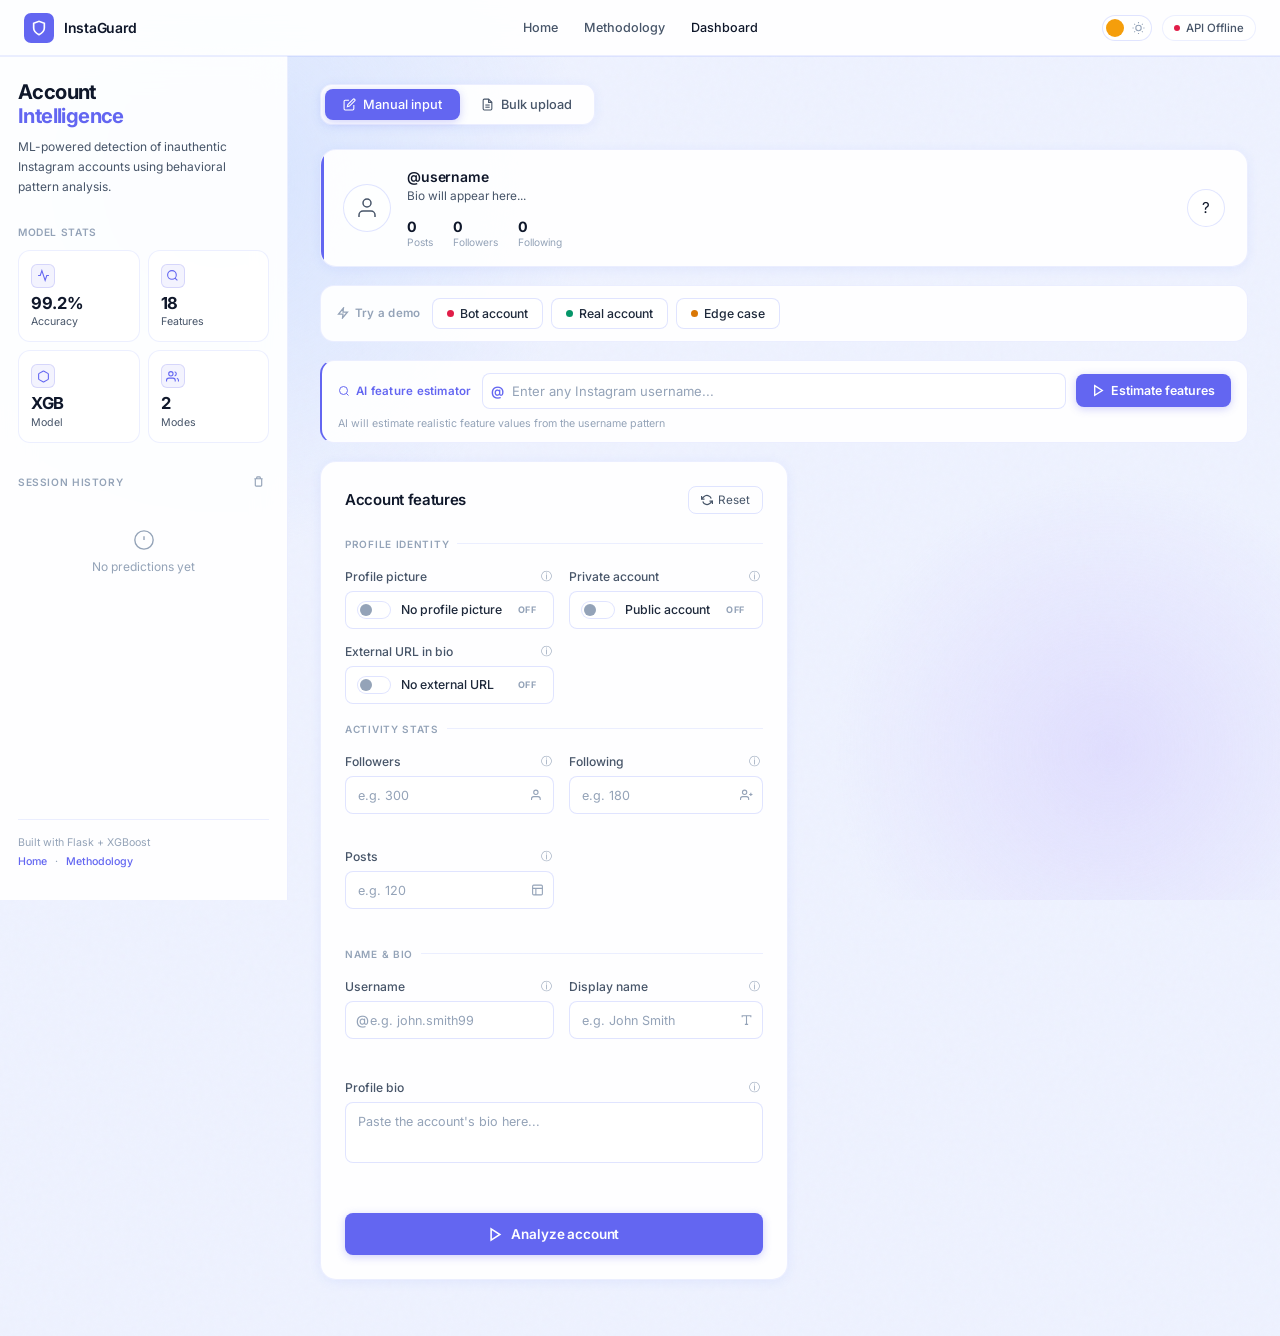
==== commit bc00e6c0: "new model new features, trying something here" ====
--- a/frontend/index.html
+++ b/frontend/index.html
@@ -26,7 +26,7 @@
   <!-- Top nav bar -->
   <nav class="topnav">
     <div class="topnav-brand">
-      <a href="landing.html" style="display:flex;align-items:center;gap:10px;text-decoration:none;color:inherit">
+      <a href="landing.html" class="nav-brand-link">
         <div class="brand-icon">
           <svg width="16" height="16" viewBox="0 0 24 24" fill="none" stroke="currentColor" stroke-width="2.5"><path d="M12 22s8-4 8-10V5l-8-3-8 3v7c0 6 8 10 8 10z"/></svg>
         </div>
@@ -71,7 +71,7 @@
             </div>
             <div class="mstat">
               <div class="mstat-icon"><svg width="13" height="13" viewBox="0 0 24 24" fill="none" stroke="currentColor" stroke-width="2"><circle cx="11" cy="11" r="8"/><path d="m21 21-4.35-4.35"/></svg></div>
-              <span class="mstat-val">11</span>
+              <span class="mstat-val">18</span>
               <span class="mstat-lbl">Features</span>
             </div>
             <div class="mstat">
@@ -156,15 +156,15 @@
             Try a demo
           </div>
           <div class="demo-preset-btns">
-            <button class="demo-btn bot" onclick="loadPreset('bot')">
+            <button class="demo-btn bot" id="presetBotBtn">
               <span class="demo-btn-dot"></span>
               Bot account
             </button>
-            <button class="demo-btn real" onclick="loadPreset('real')">
+            <button class="demo-btn real" id="presetRealBtn">
               <span class="demo-btn-dot"></span>
               Real account
             </button>
-            <button class="demo-btn edge" onclick="loadPreset('edge')">
+            <button class="demo-btn edge" id="presetEdgeBtn">
               <span class="demo-btn-dot"></span>
               Edge case
             </button>
@@ -181,7 +181,7 @@
             <span class="ufb-at">@</span>
             <input type="text" id="usernameInput" placeholder="Enter any Instagram username..." class="ufb-input" maxlength="50" />
           </div>
-          <button class="ufb-btn" id="fetchUsernameBtn" onclick="fetchUsername()">
+          <button class="ufb-btn" id="fetchUsernameBtn">
             <svg width="13" height="13" viewBox="0 0 24 24" fill="none" stroke="currentColor" stroke-width="2.5"><path d="M5 3l14 9-14 9V3z"/></svg>
             Estimate features
           </button>
@@ -211,7 +211,7 @@
               </div>
               <label class="toggle-field-wrap" for="profile_pic">
                 <div class="toggle-switch">
-                  <input type="checkbox" id="profile_pic" onchange="updateToggleBadge(this); updatePreview()" />
+                  <input type="checkbox" id="profile_pic" />
                   <span class="toggle-slider"></span>
                 </div>
                 <span class="toggle-label-text"><strong id="profile_pic_label">No profile picture</strong></span>
@@ -227,7 +227,7 @@
               </div>
               <label class="toggle-field-wrap" for="private">
                 <div class="toggle-switch">
-                  <input type="checkbox" id="private" onchange="updateToggleBadge(this)" />
+                  <input type="checkbox" id="private" />
                   <span class="toggle-slider"></span>
                 </div>
                 <span class="toggle-label-text"><strong id="private_label">Public account</strong></span>
@@ -243,7 +243,7 @@
               </div>
               <label class="toggle-field-wrap" for="external_url">
                 <div class="toggle-switch">
-                  <input type="checkbox" id="external_url" onchange="updateToggleBadge(this)" />
+                  <input type="checkbox" id="external_url" />
                   <span class="toggle-slider"></span>
                 </div>
                 <span class="toggle-label-text"><strong id="external_url_label">No external URL</strong></span>
@@ -251,22 +251,6 @@
               </label>
             </div>
 
-            <!-- Name == Username -->
-            <div class="field-group">
-              <div class="field-label-row">
-                <label>Name matches username</label>
-                <div class="tooltip-wrap"><span class="tooltip-trigger">ⓘ</span><div class="tooltip-box">Is the display name exactly the same as the username? This is a mild fake signal.</div></div>
-              </div>
-              <label class="toggle-field-wrap" for="name_eq_username">
-                <div class="toggle-switch">
-                  <input type="checkbox" id="name_eq_username" onchange="updateToggleBadge(this)" />
-                  <span class="toggle-slider"></span>
-                </div>
-                <span class="toggle-label-text"><strong id="name_eq_username_label">Name ≠ username</strong></span>
-                <span class="toggle-state-badge" id="name_eq_username_badge">OFF</span>
-              </label>
-            </div>
-
             <!-- ── SECTION: Activity stats ── -->
             <div class="section-divider">Activity stats</div>
 
@@ -277,7 +261,7 @@
                 <div class="tooltip-wrap"><span class="tooltip-trigger">ⓘ</span><div class="tooltip-box">Number of people following this account. Fake accounts often have very few or suspiciously round numbers.</div></div>
               </div>
               <div class="field-input-wrap" id="wrap_followers">
-                <input type="number" id="followers" placeholder="e.g. 300" min="0" oninput="validateField(this); updatePreview()" />
+                <input type="number" id="followers" placeholder="e.g. 300" min="0" />
                 <span class="field-icon"><svg width="13" height="13" viewBox="0 0 24 24" fill="none" stroke="currentColor" stroke-width="2"><path d="M17 21v-2a4 4 0 0 0-4-4H5a4 4 0 0 0-4 4v2"/><circle cx="9" cy="7" r="4"/></svg></span>
               </div>
               <span class="field-feedback" id="fb_followers"></span>
@@ -290,7 +274,7 @@
                 <div class="tooltip-wrap"><span class="tooltip-trigger">ⓘ</span><div class="tooltip-box">Number of accounts this user follows. A very high following count with few followers is a red flag.</div></div>
               </div>
               <div class="field-input-wrap" id="wrap_following">
-                <input type="number" id="following" placeholder="e.g. 180" min="0" oninput="validateField(this); updatePreview()" />
+                <input type="number" id="following" placeholder="e.g. 180" min="0" />
                 <span class="field-icon"><svg width="13" height="13" viewBox="0 0 24 24" fill="none" stroke="currentColor" stroke-width="2"><path d="M16 21v-2a4 4 0 0 0-4-4H5a4 4 0 0 0-4 4v2"/><circle cx="8.5" cy="7" r="4"/><line x1="20" y1="8" x2="20" y2="14"/><line x1="23" y1="11" x2="17" y2="11"/></svg></span>
               </div>
               <span class="field-feedback" id="fb_following"></span>
@@ -303,70 +287,56 @@
                 <div class="tooltip-wrap"><span class="tooltip-trigger">ⓘ</span><div class="tooltip-box">Total number of posts. Fake accounts typically have 0 or very few posts.</div></div>
               </div>
               <div class="field-input-wrap" id="wrap_posts">
-                <input type="number" id="posts" placeholder="e.g. 120" min="0" oninput="validateField(this); updatePreview()" />
+                <input type="number" id="posts" placeholder="e.g. 120" min="0" />
                 <span class="field-icon"><svg width="13" height="13" viewBox="0 0 24 24" fill="none" stroke="currentColor" stroke-width="2"><rect x="3" y="3" width="18" height="18" rx="2"/><path d="M3 9h18M9 21V9"/></svg></span>
               </div>
               <span class="field-feedback" id="fb_posts"></span>
             </div>
 
-            <!-- Description Length -->
-            <div class="field-group">
-              <div class="field-label-row">
-                <label for="description_length">Bio length (chars)</label>
-                <div class="tooltip-wrap"><span class="tooltip-trigger">ⓘ</span><div class="tooltip-box">Character count of the profile bio. Real accounts often have meaningful bios; fake ones usually don't.</div></div>
-              </div>
-              <div class="field-input-wrap" id="wrap_description_length">
-                <input type="number" id="description_length" placeholder="e.g. 50" min="0" max="150" oninput="validateField(this); updatePreview()" />
-                <span class="field-icon"><svg width="13" height="13" viewBox="0 0 24 24" fill="none" stroke="currentColor" stroke-width="2"><line x1="17" y1="10" x2="3" y2="10"/><line x1="21" y1="6" x2="3" y2="6"/><line x1="21" y1="14" x2="3" y2="14"/><line x1="17" y1="18" x2="3" y2="18"/></svg></span>
-              </div>
-              <span class="field-feedback" id="fb_description_length"></span>
-            </div>
-
-            <!-- ── SECTION: Name analysis ── -->
-            <div class="section-divider">Name analysis</div>
-
-            <!-- Full Name Words -->
-            <div class="field-group">
-              <div class="field-label-row">
-                <label for="fullname_words">Full name word count</label>
-                <div class="tooltip-wrap"><span class="tooltip-trigger">ⓘ</span><div class="tooltip-box">Number of words in the display name. e.g. "John Smith" = 2. Real people usually have 2+ words.</div></div>
-              </div>
-              <div class="field-input-wrap" id="wrap_fullname_words">
-                <input type="number" id="fullname_words" placeholder="e.g. 2" min="0" max="10" oninput="validateField(this)" />
+            <!-- ── SECTION: Name & bio ── -->
+            <div class="section-divider">Name &amp; bio</div>
+
+            <!-- Username — computes numeric ratio automatically -->
+            <div class="field-group">
+              <div class="field-label-row">
+                <label for="username_text">Username</label>
+                <div class="tooltip-wrap"><span class="tooltip-trigger">ⓘ</span><div class="tooltip-box">The account's @username handle. The numeric ratio is computed automatically — bots often have heavily numeric usernames like "user48392".</div></div>
+              </div>
+              <div class="field-input-wrap" id="wrap_username_text">
+                <span class="field-prefix">@</span>
+                <input type="text" id="username_text" placeholder="e.g. john.smith99" maxlength="50" autocomplete="off" />
+              </div>
+              <div class="field-live-hint" id="hint_username"></div>
+            </div>
+
+            <!-- Display name — computes word count + numeric ratio automatically -->
+            <div class="field-group">
+              <div class="field-label-row">
+                <label for="fullname_text">Display name</label>
+                <div class="tooltip-wrap"><span class="tooltip-trigger">ⓘ</span><div class="tooltip-box">The full display name shown on the profile. Word count and numeric ratio are computed automatically. Name matching the username is also detected.</div></div>
+              </div>
+              <div class="field-input-wrap" id="wrap_fullname_text">
+                <input type="text" id="fullname_text" placeholder="e.g. John Smith" maxlength="100" autocomplete="off" />
                 <span class="field-icon"><svg width="13" height="13" viewBox="0 0 24 24" fill="none" stroke="currentColor" stroke-width="2"><path d="M4 7V4h16v3"/><path d="M9 20h6"/><path d="M12 4v16"/></svg></span>
               </div>
-              <span class="field-feedback" id="fb_fullname_words"></span>
-            </div>
-
-            <!-- Nums/Length Username -->
-            <div class="field-group">
-              <div class="field-label-row">
-                <label for="nums_length_username">Username numeric ratio</label>
-                <div class="tooltip-wrap"><span class="tooltip-trigger">ⓘ</span><div class="tooltip-box">Proportion of digits in the username (0–1). e.g. "user1234" = 4/8 = 0.50. Bots often have highly numeric usernames.</div></div>
-              </div>
-              <div class="field-input-wrap" id="wrap_nums_length_username">
-                <input type="number" id="nums_length_username" placeholder="e.g. 0.27" min="0" max="1" step="0.01" oninput="validateRatio(this)" />
-                <span class="field-icon"><svg width="13" height="13" viewBox="0 0 24 24" fill="none" stroke="currentColor" stroke-width="2"><circle cx="12" cy="12" r="10"/><path d="M12 8v4M12 16h.01"/></svg></span>
-              </div>
-              <span class="field-feedback" id="fb_nums_length_username"></span>
-            </div>
-
-            <!-- Nums/Length Fullname -->
-            <div class="field-group">
-              <div class="field-label-row">
-                <label for="nums_length_fullname">Full name numeric ratio</label>
-                <div class="tooltip-wrap"><span class="tooltip-trigger">ⓘ</span><div class="tooltip-box">Proportion of digits in the full display name (0–1). Real names rarely have numbers.</div></div>
-              </div>
-              <div class="field-input-wrap" id="wrap_nums_length_fullname">
-                <input type="number" id="nums_length_fullname" placeholder="e.g. 0.0" min="0" max="1" step="0.01" oninput="validateRatio(this)" />
-                <span class="field-icon"><svg width="13" height="13" viewBox="0 0 24 24" fill="none" stroke="currentColor" stroke-width="2"><circle cx="12" cy="12" r="10"/><path d="M12 8v4M12 16h.01"/></svg></span>
-              </div>
-              <span class="field-feedback" id="fb_nums_length_fullname"></span>
+              <div class="field-live-hint" id="hint_fullname"></div>
+            </div>
+
+            <!-- Bio — computes character length automatically -->
+            <div class="field-group field-group-wide">
+              <div class="field-label-row">
+                <label for="bio_text">Profile bio</label>
+                <div class="tooltip-wrap"><span class="tooltip-trigger">ⓘ</span><div class="tooltip-box">Paste the account's bio here. Character length is computed automatically. Real accounts often have meaningful bios; fake ones are usually empty.</div></div>
+              </div>
+              <div class="field-input-wrap field-input-wrap-textarea" id="wrap_bio_text">
+                <textarea id="bio_text" placeholder="Paste the account's bio here..." maxlength="150" rows="2"></textarea>
+              </div>
+              <div class="field-live-hint" id="hint_bio"></div>
             </div>
 
           </div><!-- /form-grid -->
 
-          <button class="predict-btn" id="predictManualBtn" onclick="predictManual()">
+          <button class="predict-btn" id="predictManualBtn">
             <span class="predict-btn-inner">
               <svg width="15" height="15" viewBox="0 0 24 24" fill="none" stroke="currentColor" stroke-width="2.5"><path d="M5 3l14 9-14 9V3z"/></svg>
               Analyze account
@@ -458,12 +428,13 @@
           </div>
 
           <!-- CSV column reference -->
-          <div style="margin: 10px 0 0; padding: 10px 12px; background: var(--surface2); border: 1px solid var(--border); border-radius: 8px; font-size: 11.5px; color: var(--muted2); line-height: 1.6;">
-            <strong style="color:var(--text2);">Expected CSV columns:</strong><br>
-            profile pic, nums/length username, fullname words, nums/length fullname, name==username, description length, external URL, private, #posts, #followers, #follows
-          </div>
-
-          <button class="predict-btn" id="predictBulkBtn" onclick="predictFile()">
+            <div class="csv-hint-box">
+              <strong class="csv-hint-label">Expected CSV columns (11 base features):</strong><br>
+              profile pic, nums/length username, fullname words, nums/length fullname, name==username, description length, external URL, private, #posts, #followers, #follows<br>
+              <span class="csv-hint-note">Engineered features are computed automatically by the backend.</span>
+            </div>
+
+          <button class="predict-btn" id="predictBulkBtn">
             <span class="predict-btn-inner">
               <svg width="15" height="15" viewBox="0 0 24 24" fill="none" stroke="currentColor" stroke-width="2.5"><path d="M21 15v4a2 2 0 0 1-2 2H5a2 2 0 0 1-2-2v-4"/><polyline points="17 8 12 3 7 8"/><line x1="12" y1="3" x2="12" y2="15"/></svg>
               Upload &amp; analyze
@@ -475,7 +446,7 @@
           <div class="sk-line sk-title"></div>
           <div class="sk-grid"><div class="sk-stat-box"></div><div class="sk-stat-box"></div><div class="sk-stat-box"></div></div>
           <div class="sk-line sk-sub"></div>
-          <div class="sk-line sk-sub" style="width:70%"></div>
+          <div class="sk-line sk-sub sk-sub--narrow"></div>
         </div>
 
         <div class="bulk-result-wrap hidden" id="bulkResults">
@@ -488,7 +459,7 @@
               <div class="bss-item fake"><span class="bss-val" id="bssFake">0</span><span class="bss-lbl">Fake</span></div>
               <div class="bss-divider"></div>
               <div class="bss-item conf"><span class="bss-val" id="bssConf">—</span><span class="bss-lbl">Avg confidence</span></div>
-              <button class="export-btn" id="exportBtn" onclick="exportResults()">
+              <button class="export-btn" id="exportBtn">
                 <svg width="13" height="13" viewBox="0 0 24 24" fill="none" stroke="currentColor" stroke-width="2.5"><path d="M21 15v4a2 2 0 0 1-2 2H5a2 2 0 0 1-2-2v-4"/><polyline points="7 10 12 15 17 10"/><line x1="12" y1="15" x2="12" y2="3"/></svg>
                 Export CSV
               </button>
--- a/frontend/style.css
+++ b/frontend/style.css
@@ -1701,6 +1701,162 @@
   overflow: hidden;
 }
 
+/* Opposing feature bars use amber to visually distinguish them */
+.fb-fill.opposing {
+  background: var(--warn);
+}
+
+/* ── Nav brand link ──────────────────────────────────────── */
+.nav-brand-link {
+  display: flex;
+  align-items: center;
+  gap: 10px;
+  text-decoration: none;
+  color: inherit;
+}
+
+/* ── CSV hint box (bulk upload) ─────────────────────────── */
+.csv-hint-box {
+  margin: 10px 0 0;
+  padding: 10px 12px;
+  background: var(--surface2);
+  border: 1px solid var(--border);
+  border-radius: var(--r-sm);
+  font-size: 11.5px;
+  color: var(--muted2);
+  line-height: 1.6;
+}
+
+.csv-hint-label {
+  color: var(--text2);
+}
+
+.csv-hint-note {
+  color: var(--muted2);
+  font-size: 11px;
+}
+
+/* ── Narrow skeleton line variant ───────────────────────── */
+.sk-sub--narrow {
+  width: 70%;
+}
+
+/* ── fb-fill opposing (amber for features that oppose the prediction) */
+.field-prefix {
+  position: absolute;
+  left: 11px;
+  top: 50%;
+  transform: translateY(-50%);
+  color: var(--muted2);
+  font-size: 0.88rem;
+  font-weight: 500;
+  pointer-events: none;
+  user-select: none;
+}
+
+.field-input-wrap:has(.field-prefix) input {
+  padding-left: 24px;
+}
+
+/* ── Textarea wrapper ─────────────────────────────────────── */
+.field-input-wrap-textarea {
+  position: relative;
+}
+
+.field-input-wrap-textarea textarea {
+  width: 100%;
+  padding: 10px 12px;
+  border: 1px solid var(--border2);
+  background: var(--surface2);
+  color: var(--text);
+  border-radius: var(--r-sm);
+  font-family: 'Inter', sans-serif;
+  font-size: 0.88rem;
+  outline: none;
+  resize: none;
+  line-height: 1.5;
+  transition: border-color var(--t), background var(--t);
+}
+
+.field-input-wrap-textarea textarea::placeholder {
+  color: var(--muted2);
+  font-size: 0.84rem;
+}
+
+.field-input-wrap-textarea textarea:hover {
+  border-color: var(--border3);
+}
+
+.field-input-wrap-textarea textarea:focus {
+  border-color: var(--indigo);
+  background: var(--surfaceHover);
+  box-shadow: 0 0 0 3px rgba(99, 102, 241, 0.12);
+}
+
+/* ── Full-width field group (spans both columns) ─────────── */
+.field-group-wide {
+  grid-column: 1 / -1;
+}
+
+/* ── Live hint chips ─────────────────────────────────────── */
+.field-live-hint {
+  display: flex;
+  flex-wrap: wrap;
+  gap: 5px;
+  min-height: 20px;
+}
+
+.hint-chip {
+  display: inline-flex;
+  align-items: center;
+  padding: 2px 8px;
+  border-radius: 99px;
+  font-size: 0.70rem;
+  font-weight: 500;
+  letter-spacing: 0.01em;
+  border: 1px solid transparent;
+  transition: opacity var(--t);
+}
+
+.hint-chip--safe {
+  background: rgba(5, 150, 105, 0.10);
+  color: var(--real);
+  border-color: rgba(5, 150, 105, 0.20);
+}
+
+.hint-chip--warn {
+  background: rgba(217, 119, 6, 0.10);
+  color: var(--warn);
+  border-color: rgba(217, 119, 6, 0.20);
+}
+
+.hint-chip--danger {
+  background: rgba(225, 29, 72, 0.10);
+  color: var(--fake);
+  border-color: rgba(225, 29, 72, 0.20);
+}
+
+.hint-chip--neutral {
+  background: var(--surface3);
+  color: var(--muted2);
+  border-color: var(--border);
+}
+
+[data-theme="dark"] .hint-chip--safe {
+  background: rgba(16, 185, 129, 0.12);
+  border-color: rgba(16, 185, 129, 0.25);
+}
+
+[data-theme="dark"] .hint-chip--warn {
+  background: rgba(245, 158, 11, 0.12);
+  border-color: rgba(245, 158, 11, 0.25);
+}
+
+[data-theme="dark"] .hint-chip--danger {
+  background: rgba(244, 63, 94, 0.12);
+  border-color: rgba(244, 63, 94, 0.25);
+}
+
 /* No bar shine animation */
 .fb-fill::after {
   display: none;
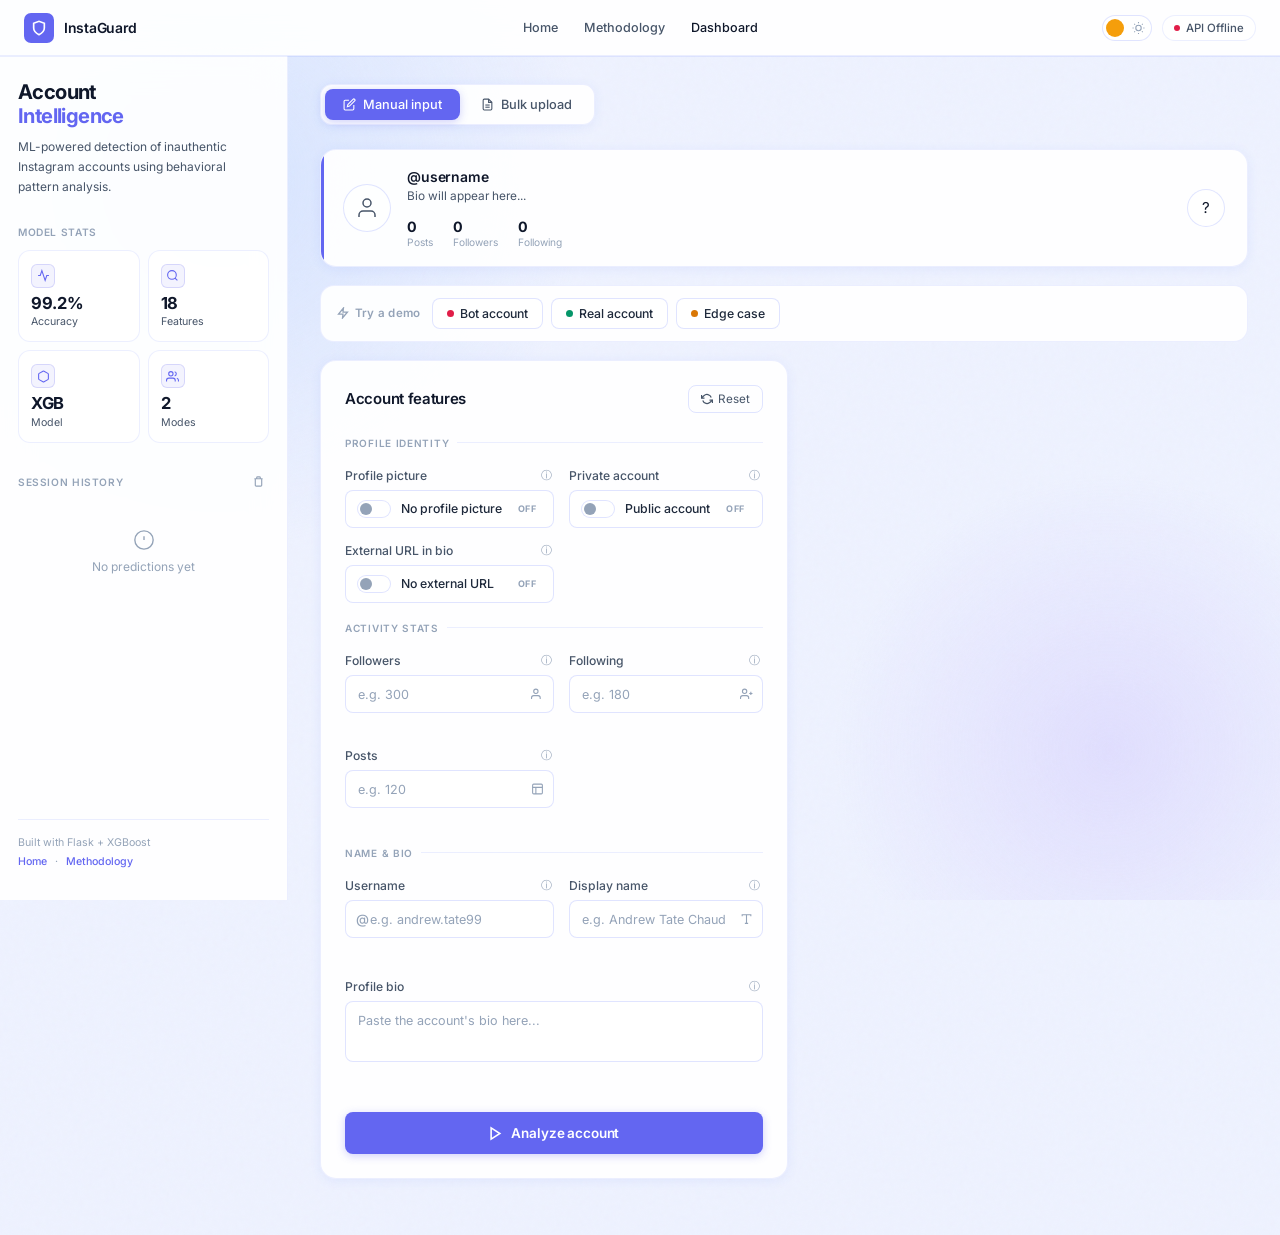
==== commit e979954a: "removed inline html elements from script.js and changed some placeholders" ====
--- a/frontend/index.html
+++ b/frontend/index.html
@@ -96,10 +96,11 @@
             </button>
           </div>
           <div class="history-list" id="historyList">
-            <div class="history-empty">
+            <div class="history-empty" id="historyEmptyState">
               <svg width="22" height="22" viewBox="0 0 24 24" fill="none" stroke="currentColor" stroke-width="1.5"><circle cx="12" cy="12" r="10"/><path d="M12 8v4M12 16h.01"/></svg>
               <span>No predictions yet</span>
             </div>
+            <div id="historyItemsContainer"></div>
           </div>
         </div>
 
@@ -172,7 +173,7 @@
         </div>
 
         <!-- Username fetch bar -->
-        <div class="username-fetch-bar" id="usernameFetchBar">
+        <!-- <div class="username-fetch-bar" id="usernameFetchBar">
           <div class="ufb-label">
             <svg width="12" height="12" viewBox="0 0 24 24" fill="none" stroke="currentColor" stroke-width="2"><circle cx="11" cy="11" r="8"/><path d="m21 21-4.35-4.35"/></svg>
             AI feature estimator
@@ -186,7 +187,7 @@
             Estimate features
           </button>
           <div class="ufb-hint">AI will estimate realistic feature values from the username pattern</div>
-        </div>
+        </div> -->
 
         <!-- ===== INPUT FORM ===== -->
         <div class="input-card">
@@ -304,7 +305,7 @@
               </div>
               <div class="field-input-wrap" id="wrap_username_text">
                 <span class="field-prefix">@</span>
-                <input type="text" id="username_text" placeholder="e.g. john.smith99" maxlength="50" autocomplete="off" />
+                <input type="text" id="username_text" placeholder="e.g. andrew.tate99" maxlength="50" autocomplete="off" />
               </div>
               <div class="field-live-hint" id="hint_username"></div>
             </div>
@@ -316,7 +317,7 @@
                 <div class="tooltip-wrap"><span class="tooltip-trigger">ⓘ</span><div class="tooltip-box">The full display name shown on the profile. Word count and numeric ratio are computed automatically. Name matching the username is also detected.</div></div>
               </div>
               <div class="field-input-wrap" id="wrap_fullname_text">
-                <input type="text" id="fullname_text" placeholder="e.g. John Smith" maxlength="100" autocomplete="off" />
+                <input type="text" id="fullname_text" placeholder="e.g. Andrew Tate Chaudhary" maxlength="100" autocomplete="off" />
                 <span class="field-icon"><svg width="13" height="13" viewBox="0 0 24 24" fill="none" stroke="currentColor" stroke-width="2"><path d="M4 7V4h16v3"/><path d="M9 20h6"/><path d="M12 4v16"/></svg></span>
               </div>
               <div class="field-live-hint" id="hint_fullname"></div>
@@ -356,7 +357,12 @@
           <div class="result-card hidden" id="manualResultCard">
             <div class="result-header">
               <div class="result-icon-wrap" id="resultIconWrap">
-                <svg class="result-icon" id="resultIcon" width="24" height="24" viewBox="0 0 24 24" fill="none" stroke="currentColor" stroke-width="2"></svg>
+                <svg class="result-icon hidden" id="resultIconFake" width="24" height="24" viewBox="0 0 24 24" fill="none" stroke="currentColor" stroke-width="2">
+                  <path d="M10.29 3.86L1.82 18a2 2 0 0 0 1.71 3h16.94a2 2 0 0 0 1.71-3L13.71 3.86a2 2 0 0 0-3.42 0z"/><line x1="12" y1="9" x2="12" y2="13"/><line x1="12" y1="17" x2="12.01" y2="17"/>
+                </svg>
+                <svg class="result-icon hidden" id="resultIconReal" width="24" height="24" viewBox="0 0 24 24" fill="none" stroke="currentColor" stroke-width="2">
+                  <path d="M22 11.08V12a10 10 0 1 1-5.93-9.14"/><polyline points="22 4 12 14.01 9 11.01"/>
+                </svg>
               </div>
               <div class="result-title-block">
                 <p class="result-eyebrow">Prediction result</p>
@@ -383,6 +389,10 @@
             <div class="feature-importance-section">
               <div class="section-label">Feature influence</div>
               <div class="feature-bars" id="featureBars"></div>
+              <button class="fb-see-more-btn hidden" id="fbSeeMoreBtn">
+                <span id="fbSeeMoreText">See Top 10 features</span>
+                <svg width="10" height="10" viewBox="0 0 24 24" fill="none" stroke="currentColor" stroke-width="3"><polyline points="6 9 12 15 18 9"/></svg>
+              </button>
             </div>
 
             <!-- Plain-English Explanation -->
@@ -510,6 +520,47 @@
     </main>
   </div>
 
+  <!-- HTML Templates for dynamic rendering -->
+  <template id="tpl-feature-bar-row">
+    <div class="feature-bar-row">
+      <span class="fb-name"></span>
+      <div class="fb-track"><div class="fb-fill"></div></div>
+      <span class="fb-val"></span>
+    </div>
+  </template>
+
+  <template id="tpl-exp-flag">
+    <span class="exp-flag"></span>
+  </template>
+
+  <template id="tpl-history-item">
+    <div class="history-item" title="Click to replay this prediction">
+      <span class="hi-dot"></span>
+      <span class="hi-label"></span>
+      <span class="hi-conf"></span>
+      <span class="hi-replay">↩</span>
+    </div>
+  </template>
+
+  <template id="tpl-prediction-row">
+    <tr>
+      <td class="pr-idx" style="color:var(--muted2)"></td>
+      <td><span class="verdict-pill"></span></td>
+      <td>
+        <span class="confidence-mini-bar">
+          <span class="confidence-mini-fill"></span>
+        </span><span class="pr-pct"></span>
+      </td>
+      <td class="pr-real"></td>
+      <td class="pr-fake"></td>
+      <td><span class="level-tag"></span></td>
+    </tr>
+  </template>
+
+  <template id="tpl-pagination-btn">
+    <button class="page-btn"></button>
+  </template>
+
   <script src="script.js"></script>
 </body>
 </html>
--- a/frontend/style.css
+++ b/frontend/style.css
@@ -2757,15 +2757,17 @@
 }
 
 @keyframes dotPulse {
-
   0%,
   100% {
     opacity: 1;
   }
-
   50% {
     opacity: 0.5;
   }
+}
+
+@keyframes spin {
+  to { transform: rotate(360deg); }
 }
 
 .status-dot.online {
